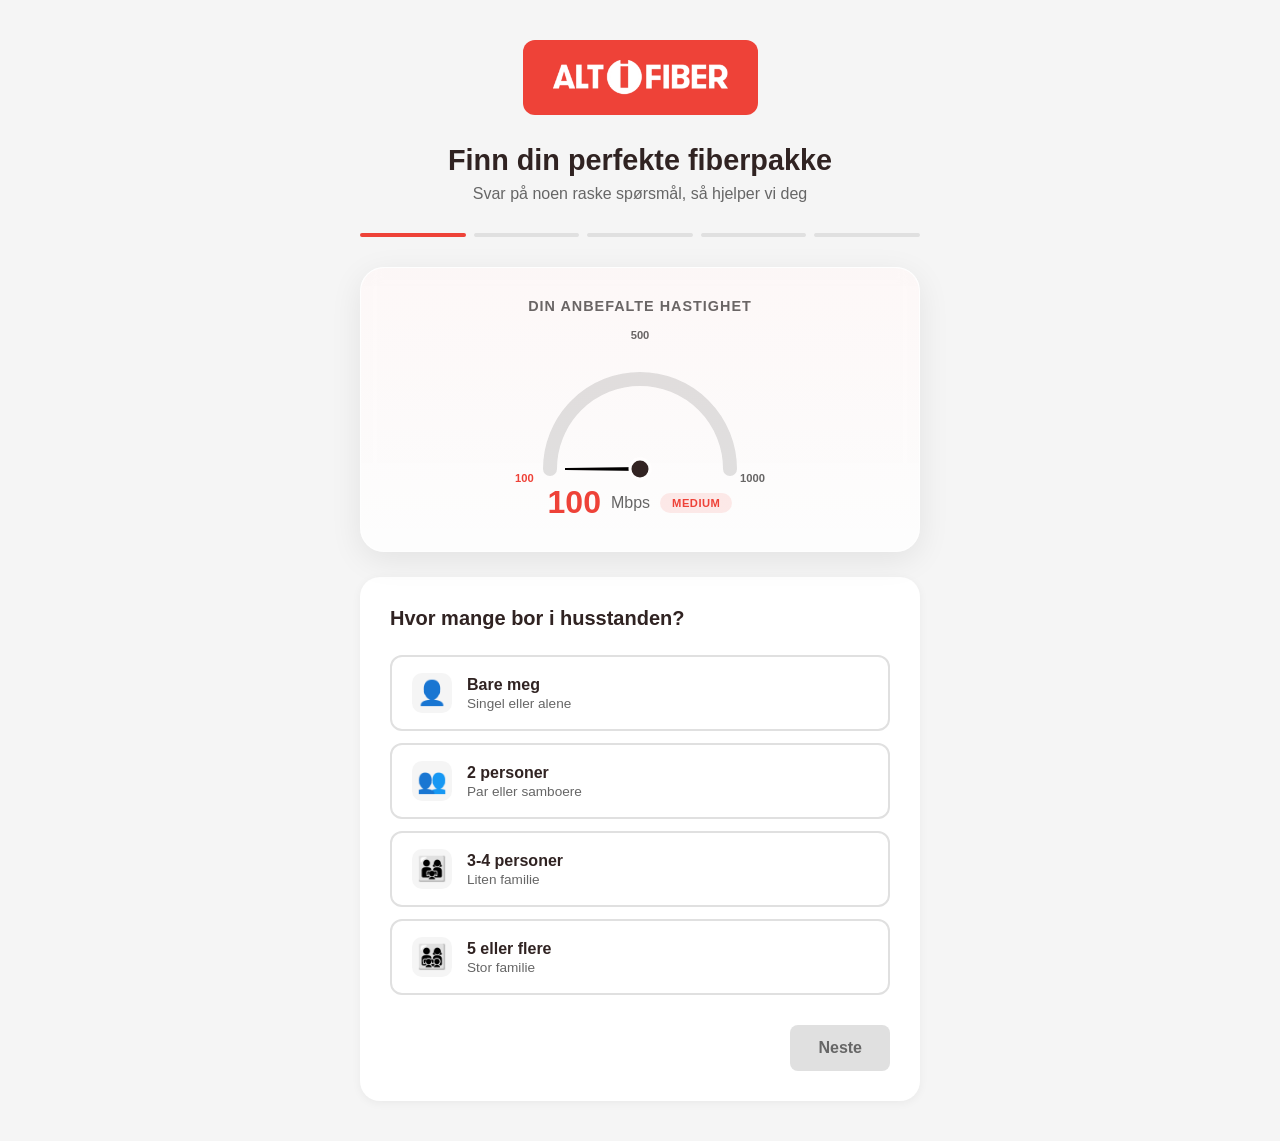
==== index-speedometer.html @ 07f97c6c "Add Altifiber Internet Advisor pages and resources" ====
<!DOCTYPE html>
<html lang="no">

<head>
    <meta charset="UTF-8">
    <meta name="viewport" content="width=device-width, initial-scale=1.0">
    <title>Finn riktig fiberpakke | Altifiber</title>
    <style>
        * {
            margin: 0;
            padding: 0;
            box-sizing: border-box;
        }

        :root {
            --altifiber-red: #ee4238;
            --altifiber-red-hover: #d93a31;
            --altifiber-dark: #302322;
            --white: #ffffff;
            --gray-light: #f5f5f5;
            --gray-medium: #e0e0e0;
            --gray-text: #666666;
        }

        body {
            font-family: -apple-system, BlinkMacSystemFont, 'Segoe UI', Roboto, Oxygen, Ubuntu, sans-serif;
            background: var(--gray-light);
            min-height: 100vh;
            color: var(--altifiber-dark);
        }

        .container {
            max-width: 600px;
            margin: 0 auto;
            padding: 40px 20px;
        }

        .header {
            text-align: center;
            margin-bottom: 30px;
        }

        .logo {
            background: var(--altifiber-red);
            padding: 20px 30px;
            border-radius: 12px;
            margin-bottom: 25px;
            display: inline-block;
        }

        .logo img {
            height: 35px;
            display: block;
        }

        .header h1 {
            font-size: 1.8rem;
            font-weight: 700;
            margin-bottom: 8px;
            color: var(--altifiber-dark);
        }

        .header p {
            color: var(--gray-text);
            font-size: 1rem;
        }

        .progress-bar {
            display: flex;
            gap: 8px;
            margin-bottom: 30px;
        }

        .progress-step {
            flex: 1;
            height: 4px;
            background: var(--gray-medium);
            border-radius: 2px;
            transition: background 0.3s ease;
        }

        .progress-step.active {
            background: var(--altifiber-red);
        }

        .progress-step.completed {
            background: var(--altifiber-red);
        }

        /* Speedometer */
        .speedometer {
            background: rgba(255, 255, 255, 0.8);
            backdrop-filter: blur(10px);
            border-radius: 24px;
            padding: 30px;
            margin-bottom: 25px;
            box-shadow: 0 8px 32px rgba(0, 0, 0, 0.08);
            text-align: center;
            border: 1px solid rgba(255, 255, 255, 0.4);
            position: relative;
            overflow: hidden;
        }

        .speedometer::after {
            content: '';
            position: absolute;
            top: 0;
            left: 0;
            right: 0;
            height: 100%;
            background: linear-gradient(180deg, rgba(238, 66, 56, 0.03) 0%, transparent 100%);
            pointer-events: none;
        }

        .speedometer-label {
            font-size: 0.9rem;
            color: var(--gray-text);
            font-weight: 600;
            margin-bottom: 20px;
            display: block;
            text-transform: uppercase;
            letter-spacing: 1px;
        }

        .speedometer-gauge {
            position: relative;
            width: 260px;
            height: 150px;
            margin: 0 auto;
        }

        .gauge-svg {
            width: 100%;
            height: 100%;
            overflow: visible;
        }

        .gauge-track {
            fill: none;
            stroke: var(--gray-medium);
            stroke-width: 14;
            stroke-linecap: round;
        }

        .gauge-fill {
            fill: none;
            stroke: url(#gauge-gradient);
            stroke-width: 16;
            stroke-linecap: round;
            stroke-dasharray: 283;
            /* Approximately half the circumference */
            stroke-dashoffset: 283;
            transition: stroke-dashoffset 0.8s cubic-bezier(0.34, 1.56, 0.64, 1);
            filter: drop-shadow(0 0 8px rgba(238, 66, 56, 0.3));
        }

        .gauge-needle {
            transition: transform 0.8s cubic-bezier(0.34, 1.56, 0.64, 1);
            transform-origin: 130px 130px;
        }

        .needle-path {
            fill: var(--altifiber-dark);
            filter: drop-shadow(0 2px 4px rgba(0, 0, 0, 0.2));
        }

        .gauge-center {
            fill: var(--altifiber-dark);
            stroke: var(--white);
            stroke-width: 3;
        }

        .speedometer-needle-inner {
            position: absolute;
            bottom: 0;
            left: 50%;
            width: 4px;
            height: 85px;
            background: linear-gradient(to top, var(--altifiber-dark) 0%, var(--altifiber-dark) 70%, transparent 70%);
            transform-origin: bottom center;
            transform: translateX(-50%) rotate(-90deg);
            transition: transform 0.6s cubic-bezier(0.34, 1.56, 0.64, 1);
            border-radius: 2px;
            z-index: 10;
        }

        .speedometer-markers {
            position: absolute;
            width: 100%;
            height: 100%;
            top: 0;
            left: 0;
        }

        .speedometer-marker {
            position: absolute;
            font-size: 0.7rem;
            font-weight: 600;
            color: var(--gray-text);
            transition: all 0.3s ease;
        }

        .speedometer-marker.active {
            color: var(--altifiber-red);
            font-weight: 700;
        }

        .speedometer-marker[data-speed="100"] {
            bottom: 0;
            left: 5px;
        }

        .speedometer-marker[data-speed="500"] {
            top: -5px;
            left: 50%;
            transform: translateX(-50%);
        }

        .speedometer-marker[data-speed="1000"] {
            bottom: 0;
            right: 5px;
        }

        .speedometer-value {
            font-size: 2rem;
            font-weight: 700;
            color: var(--altifiber-red);
            transition: all 0.4s ease;
            display: flex;
            align-items: center;
            justify-content: center;
            gap: 10px;
        }

        .speedometer-unit {
            font-size: 1rem;
            color: var(--gray-text);
            font-weight: 500;
        }

        .speed-tier-badge {
            display: inline-block;
            font-size: 0.7rem;
            padding: 4px 12px;
            border-radius: 12px;
            vertical-align: middle;
            transition: all 0.3s ease;
            text-transform: uppercase;
            letter-spacing: 0.5px;
        }

        .speed-tier-badge.tier-100 {
            background: rgba(238, 66, 56, 0.1);
            color: var(--altifiber-red);
        }

        .speed-tier-badge.tier-500 {
            background: rgba(238, 66, 56, 0.15);
            color: var(--altifiber-red);
        }

        .speed-tier-badge.tier-1000 {
            background: var(--altifiber-red);
            color: var(--white);
        }

        /* Speedometer animations */
        .speedometer.pulse .speedometer-value {
            animation: pulse 0.4s ease;
        }

        @keyframes pulse {
            0% {
                transform: scale(1);
            }

            50% {
                transform: scale(1.1);
            }

            100% {
                transform: scale(1);
            }
        }

        .speedometer.tier-up {
            animation: tierUp 0.6s ease;
        }

        @keyframes tierUp {
            0% {
                transform: scale(1);
            }

            30% {
                transform: scale(1.02);
                box-shadow: 0 4px 20px rgba(238, 66, 56, 0.2);
            }

            100% {
                transform: scale(1);
            }
        }

        .speedometer.tier-down {
            animation: tierDown 0.4s ease;
        }

        @keyframes tierDown {
            0% {
                transform: scale(1);
            }

            50% {
                transform: scale(0.98);
            }

            100% {
                transform: scale(1);
            }
        }

        /* Speed change indicator */
        .speed-change-indicator {
            position: absolute;
            right: 20px;
            top: 20px;
            font-size: 1.2rem;
            font-weight: 700;
            opacity: 0;
            transition: all 0.3s ease;
        }

        .speed-change-indicator.show-up {
            animation: indicatorUp 0.8s ease;
            color: #48bb78;
        }

        .speed-change-indicator.show-down {
            animation: indicatorDown 0.8s ease;
            color: var(--altifiber-red);
        }

        @keyframes indicatorUp {
            0% {
                opacity: 0;
                transform: translateY(0);
            }

            30% {
                opacity: 1;
                transform: translateY(-10px);
            }

            100% {
                opacity: 0;
                transform: translateY(-20px);
            }
        }

        @keyframes indicatorDown {
            0% {
                opacity: 0;
                transform: translateY(0);
            }

            30% {
                opacity: 1;
                transform: translateY(10px);
            }

            100% {
                opacity: 0;
                transform: translateY(20px);
            }
        }

        .question-card {
            background: var(--white);
            border-radius: 20px;
            padding: 30px;
            display: none;
            box-shadow: 0 2px 10px rgba(0, 0, 0, 0.05);
        }

        .question-card.active {
            display: block;
            animation: fadeIn 0.3s ease;
        }

        @keyframes fadeIn {
            from {
                opacity: 0;
                transform: translateY(10px);
            }

            to {
                opacity: 1;
                transform: translateY(0);
            }
        }

        .question-card h2 {
            font-size: 1.25rem;
            font-weight: 600;
            margin-bottom: 25px;
            color: var(--altifiber-dark);
        }

        .options {
            display: flex;
            flex-direction: column;
            gap: 12px;
        }

        .option {
            background: var(--white);
            border: 2px solid var(--gray-medium);
            border-radius: 12px;
            padding: 16px 20px;
            cursor: pointer;
            transition: all 0.2s ease;
            display: flex;
            align-items: center;
            gap: 15px;
        }

        .option:hover {
            border-color: var(--altifiber-red);
            background: rgba(238, 66, 56, 0.03);
        }

        .option.selected {
            border-color: var(--altifiber-red);
            background: rgba(238, 66, 56, 0.05);
        }

        .option-icon {
            font-size: 1.5rem;
            width: 40px;
            height: 40px;
            display: flex;
            align-items: center;
            justify-content: center;
            background: var(--gray-light);
            border-radius: 10px;
        }

        .option.selected .option-icon {
            background: rgba(238, 66, 56, 0.1);
        }

        /* Multi-select checkbox indicator */
        .options[data-multi="true"] .option {
            position: relative;
        }

        .options[data-multi="true"] .option::after {
            content: '';
            position: absolute;
            right: 20px;
            top: 50%;
            transform: translateY(-50%);
            width: 24px;
            height: 24px;
            border: 2px solid var(--gray-medium);
            border-radius: 6px;
            transition: all 0.2s ease;
        }

        .options[data-multi="true"] .option:hover::after {
            border-color: var(--altifiber-red);
        }

        .options[data-multi="true"] .option.selected::after {
            background: var(--altifiber-red);
            border-color: var(--altifiber-red);
            background-image: url("data:image/svg+xml,%3Csvg xmlns='http://www.w3.org/2000/svg' viewBox='0 0 24 24' fill='white'%3E%3Cpath d='M9 16.17L4.83 12l-1.42 1.41L9 19 21 7l-1.41-1.41L9 16.17z'/%3E%3C/svg%3E");
            background-size: 16px;
            background-position: center;
            background-repeat: no-repeat;
        }

        .option-content h3 {
            font-size: 1rem;
            font-weight: 600;
            margin-bottom: 2px;
            color: var(--altifiber-dark);
        }

        .option-content p {
            font-size: 0.85rem;
            color: var(--gray-text);
        }

        .multi-select-hint {
            font-size: 0.9rem;
            color: var(--white);
            background: var(--altifiber-red);
            padding: 10px 16px;
            border-radius: 8px;
            margin-bottom: 20px;
            display: inline-block;
            font-weight: 500;
        }

        .navigation {
            display: flex;
            justify-content: space-between;
            margin-top: 30px;
        }

        .btn {
            padding: 14px 28px;
            border-radius: 8px;
            font-size: 1rem;
            font-weight: 600;
            cursor: pointer;
            transition: all 0.2s ease;
            border: none;
        }

        .btn-back {
            background: transparent;
            color: var(--gray-text);
            border: 2px solid var(--gray-medium);
        }

        .btn-back:hover {
            border-color: var(--altifiber-dark);
            color: var(--altifiber-dark);
        }

        .btn-next {
            background: var(--altifiber-red);
            color: var(--white);
        }

        .btn-next:hover {
            background: var(--altifiber-red-hover);
        }

        .btn-next:disabled {
            background: var(--gray-medium);
            color: var(--gray-text);
            cursor: not-allowed;
        }

        /* Contact Form */
        .contact-form {
            margin-top: 5px;
        }

        .form-group {
            margin-bottom: 20px;
        }

        .form-group label {
            display: block;
            font-size: 0.9rem;
            font-weight: 600;
            margin-bottom: 8px;
            color: var(--altifiber-dark);
        }

        .form-group input {
            width: 100%;
            padding: 14px 16px;
            border: 2px solid var(--gray-medium);
            border-radius: 10px;
            font-size: 1rem;
            transition: all 0.2s ease;
            color: var(--altifiber-dark);
        }

        .form-group input:focus {
            outline: none;
            border-color: var(--altifiber-red);
        }

        .form-group input::placeholder {
            color: #aaa;
        }

        .form-hint {
            font-size: 0.8rem;
            color: var(--gray-text);
            margin-top: 6px;
        }

        .privacy-notice {
            font-size: 0.8rem;
            color: var(--gray-text);
            margin-top: 15px;
            line-height: 1.5;
        }

        .privacy-notice a {
            color: var(--altifiber-red);
            text-decoration: none;
        }

        /* Result Card */
        .result-card {
            display: none;
            text-align: center;
        }

        .result-card.active {
            display: block;
            animation: fadeIn 0.4s ease;
        }

        .result-card.active .result-hero {
            animation: slideDown 0.5s ease;
        }

        .result-card.active .result-reasons {
            animation: slideUp 0.5s ease 0.2s both;
        }

        .result-card.active .result-features {
            animation: slideUp 0.5s ease 0.35s both;
        }

        .result-card.active .result-cta {
            animation: slideUp 0.5s ease 0.5s both;
        }

        .result-card.active .package-comparison {
            animation: slideUp 0.5s ease 0.65s both;
        }

        @keyframes slideDown {
            from {
                opacity: 0;
                transform: translateY(-20px);
            }

            to {
                opacity: 1;
                transform: translateY(0);
            }
        }

        @keyframes slideUp {
            from {
                opacity: 0;
                transform: translateY(20px);
            }

            to {
                opacity: 1;
                transform: translateY(0);
            }
        }

        .result-hero {
            background: linear-gradient(135deg, var(--altifiber-red) 0%, #ff6b5b 100%);
            border-radius: 20px;
            padding: 40px 30px;
            margin-bottom: 20px;
            color: var(--white);
            position: relative;
            overflow: hidden;
        }

        .result-hero::before {
            content: '';
            position: absolute;
            top: -50%;
            right: -50%;
            width: 100%;
            height: 100%;
            background: radial-gradient(circle, rgba(255, 255, 255, 0.1) 0%, transparent 70%);
            pointer-events: none;
        }

        .result-hero-icon {
            width: 60px;
            height: 60px;
            background: rgba(255, 255, 255, 0.2);
            border-radius: 50%;
            display: flex;
            align-items: center;
            justify-content: center;
            margin: 0 auto 15px;
            font-size: 1.8rem;
            animation: bounceIn 0.6s ease 0.3s both;
        }

        @keyframes bounceIn {
            0% {
                transform: scale(0);
            }

            50% {
                transform: scale(1.2);
            }

            100% {
                transform: scale(1);
            }
        }

        /* Confetti */
        .confetti-container {
            position: fixed;
            top: 0;
            left: 0;
            width: 100%;
            height: 100%;
            pointer-events: none;
            z-index: 1000;
            overflow: hidden;
        }

        .confetti {
            position: absolute;
            width: 10px;
            height: 10px;
            opacity: 0;
        }

        .confetti.active {
            animation: confetti-fall 3s ease-out forwards;
        }

        @keyframes confetti-fall {
            0% {
                opacity: 1;
                transform: translateY(-100px) rotate(0deg);
            }

            100% {
                opacity: 0;
                transform: translateY(100vh) rotate(720deg);
            }
        }

        .result-badge {
            display: inline-block;
            background: rgba(255, 255, 255, 0.2);
            color: var(--white);
            padding: 8px 20px;
            border-radius: 20px;
            font-size: 0.75rem;
            font-weight: 600;
            margin-bottom: 15px;
            text-transform: uppercase;
            letter-spacing: 1px;
            animation: fadeIn 0.5s ease 0.2s both;
        }

        .result-package-name {
            font-size: 2.2rem;
            font-weight: 700;
            margin-bottom: 8px;
            animation: textReveal 0.6s ease 0.4s both;
        }

        @keyframes textReveal {
            from {
                opacity: 0;
                transform: translateY(20px);
                letter-spacing: 10px;
            }

            to {
                opacity: 1;
                transform: translateY(0);
                letter-spacing: normal;
            }
        }

        .result-speed {
            font-size: 1.1rem;
            opacity: 0.9;
            animation: fadeIn 0.5s ease 0.6s both;
        }

        .result-features {
            background: var(--white);
            border-radius: 20px;
            padding: 25px;
            margin-bottom: 20px;
            box-shadow: 0 2px 10px rgba(0, 0, 0, 0.05);
            text-align: center;
        }

        .result-features h3 {
            font-size: 1rem;
            margin-bottom: 20px;
            color: var(--altifiber-dark);
            font-weight: 600;
        }

        .result-features ul {
            list-style: none;
            display: grid;
            grid-template-columns: repeat(2, 1fr);
            gap: 15px;
            text-align: left;
        }

        .result-features li {
            display: flex;
            align-items: center;
            gap: 10px;
            color: var(--altifiber-dark);
            font-size: 0.9rem;
            padding: 12px;
            background: var(--gray-light);
            border-radius: 10px;
        }

        .result-features li::before {
            content: "✓";
            color: var(--white);
            background: var(--altifiber-red);
            font-weight: 700;
            font-size: 0.8rem;
            width: 22px;
            height: 22px;
            border-radius: 50%;
            display: flex;
            align-items: center;
            justify-content: center;
            flex-shrink: 0;
        }

        @media (max-width: 500px) {
            .result-features ul {
                grid-template-columns: 1fr;
            }
        }

        .result-reasons {
            background: var(--white);
            border-radius: 20px;
            padding: 25px;
            text-align: left;
            margin-bottom: 20px;
            box-shadow: 0 2px 10px rgba(0, 0, 0, 0.05);
            border-left: 4px solid var(--altifiber-red);
        }

        .result-reasons h3 {
            font-size: 1rem;
            margin-bottom: 15px;
            color: var(--altifiber-dark);
            font-weight: 600;
        }

        .result-reasons ul {
            list-style: none;
        }

        .result-reasons li {
            padding: 10px 0;
            padding-left: 30px;
            position: relative;
            color: var(--altifiber-dark);
            border-bottom: 1px solid var(--gray-light);
        }

        .result-reasons li:last-child {
            border-bottom: none;
        }

        .result-reasons li::before {
            content: "✓";
            position: absolute;
            left: 0;
            color: var(--altifiber-red);
            font-weight: 700;
        }

        .result-cta {
            display: flex;
            flex-direction: column;
            gap: 12px;
        }

        .btn-primary {
            background: var(--altifiber-red);
            color: var(--white);
            padding: 16px 32px;
            border-radius: 8px;
            font-size: 1.1rem;
            font-weight: 600;
            text-decoration: none;
            transition: all 0.2s ease;
            display: block;
        }

        .btn-primary:hover {
            background: var(--altifiber-red-hover);
            transform: translateY(-2px);
            box-shadow: 0 4px 15px rgba(238, 66, 56, 0.4);
        }

        .result-cta .btn-primary {
            animation: pulse-glow 2s ease-in-out infinite;
        }

        @keyframes pulse-glow {

            0%,
            100% {
                box-shadow: 0 0 0 0 rgba(238, 66, 56, 0.4);
            }

            50% {
                box-shadow: 0 0 20px 5px rgba(238, 66, 56, 0.3);
            }
        }

        .btn-secondary {
            background: transparent;
            color: var(--gray-text);
            padding: 14px 28px;
            border: 2px solid var(--gray-medium);
            border-radius: 8px;
            font-size: 1rem;
            font-weight: 600;
            cursor: pointer;
            transition: all 0.2s ease;
        }

        .btn-secondary:hover {
            border-color: var(--altifiber-dark);
            color: var(--altifiber-dark);
        }

        /* Package comparison */
        .package-comparison {
            background: var(--white);
            border-radius: 20px;
            padding: 25px;
            margin-top: 20px;
            box-shadow: 0 2px 10px rgba(0, 0, 0, 0.05);
        }

        .package-comparison h3 {
            font-size: 1rem;
            color: var(--altifiber-dark);
            margin-bottom: 15px;
            font-weight: 600;
        }

        .packages {
            display: flex;
            gap: 10px;
        }

        .package {
            flex: 1;
            background: var(--gray-light);
            border: 2px solid transparent;
            border-radius: 12px;
            padding: 15px 10px;
            text-align: center;
            cursor: pointer;
            transition: all 0.2s ease;
            text-decoration: none;
            color: inherit;
        }

        .package:hover {
            border-color: var(--gray-medium);
        }

        .package.recommended {
            border-color: var(--altifiber-red);
            background: rgba(238, 66, 56, 0.05);
        }

        .package-name {
            font-size: 0.85rem;
            font-weight: 700;
            color: var(--altifiber-dark);
            margin-bottom: 4px;
        }

        .package-speed {
            font-size: 1rem;
            font-weight: 600;
            margin-bottom: 2px;
            color: var(--gray-text);
        }

        .package-desc {
            font-size: 0.7rem;
            color: var(--gray-text);
        }

        .package.recommended {
            border-color: var(--altifiber-red);
            background: rgba(238, 66, 56, 0.05);
            position: relative;
        }

        .package.recommended::before {
            content: 'Anbefalt';
            position: absolute;
            top: -10px;
            left: 50%;
            transform: translateX(-50%);
            background: var(--altifiber-red);
            color: white;
            font-size: 0.65rem;
            font-weight: 600;
            padding: 3px 10px;
            border-radius: 10px;
            text-transform: uppercase;
        }

        .package.recommended .package-name {
            color: var(--altifiber-red);
        }
    </style>
</head>

<body>
    <div class="confetti-container" id="confetti-container"></div>
    <div class="container">
        <div class="header">
            <div class="logo">
                <img src="Altifiber_logo.png" alt="Altifiber">
            </div>
            <h1>Finn din perfekte fiberpakke</h1>
            <p>Svar på noen raske spørsmål, så hjelper vi deg</p>
        </div>

        <div class="progress-bar">
            <div class="progress-step active" data-step="1"></div>
            <div class="progress-step" data-step="2"></div>
            <div class="progress-step" data-step="3"></div>
            <div class="progress-step" data-step="4"></div>
            <div class="progress-step" data-step="5"></div>
        </div>

        <!-- Speedometer -->
        <div class="speedometer" id="speedometer">
            <span class="speedometer-label">Din anbefalte hastighet</span>
            <span class="speed-change-indicator" id="speed-change">↑</span>

            <div class="speedometer-gauge">
                <svg class="gauge-svg" viewBox="0 0 260 140">
                    <defs>
                        <linearGradient id="gauge-gradient" x1="0%" y1="0%" x2="100%" y2="0%">
                            <stop offset="0%" stop-color="#ee4238" />
                            <stop offset="50%" stop-color="#ff6b5b" />
                            <stop offset="100%" stop-color="#c53030" />
                        </linearGradient>
                    </defs>
                    <!-- Background Track -->
                    <path class="gauge-track" d="M 40 130 A 90 90 0 0 1 220 130" />
                    <!-- Progress Fill -->
                    <path class="gauge-fill" id="gauge-fill" d="M 40 130 A 90 90 0 0 1 220 130" />

                    <!-- Needle -->
                    <g class="gauge-needle" id="gauge-needle" style="transform: rotate(-90deg)">
                        <path d="M 130 130 L 128 130 L 129 55 L 131 55 L 132 130 Z" />
                        <circle class="gauge-center" cx="130" cy="130" r="10" />
                    </g>
                </svg>

                <div class="speedometer-markers">
                    <span class="speedometer-marker active" data-speed="100">100</span>
                    <span class="speedometer-marker" data-speed="500">500</span>
                    <span class="speedometer-marker" data-speed="1000">1000</span>
                </div>
            </div>

            <div class="speedometer-value" id="speed-value">
                <span id="speed-number">100</span>
                <span class="speedometer-unit">Mbps</span>
                <span class="speed-tier-badge tier-100" id="speed-badge">Hobby</span>
            </div>
        </div>

        <!-- Spørsmål 1: Antall personer -->
        <div class="question-card active" data-question="1">
            <h2>Hvor mange bor i husstanden?</h2>
            <div class="options">
                <div class="option" data-value="1" data-points="1">
                    <span class="option-icon">👤</span>
                    <div class="option-content">
                        <h3>Bare meg</h3>
                        <p>Singel eller alene</p>
                    </div>
                </div>
                <div class="option" data-value="2" data-points="1">
                    <span class="option-icon">👥</span>
                    <div class="option-content">
                        <h3>2 personer</h3>
                        <p>Par eller samboere</p>
                    </div>
                </div>
                <div class="option" data-value="3-4" data-points="2">
                    <span class="option-icon">👨‍👩‍👧</span>
                    <div class="option-content">
                        <h3>3-4 personer</h3>
                        <p>Liten familie</p>
                    </div>
                </div>
                <div class="option" data-value="5+" data-points="3">
                    <span class="option-icon">👨‍👩‍👧‍👦</span>
                    <div class="option-content">
                        <h3>5 eller flere</h3>
                        <p>Stor familie</p>
                    </div>
                </div>
            </div>
            <div class="navigation">
                <div></div>
                <button class="btn btn-next" disabled>Neste</button>
            </div>
        </div>

        <!-- Spørsmål 2: Bruksmønster -->
        <div class="question-card" data-question="2">
            <h2>Hva bruker dere internett til?</h2>
            <p class="multi-select-hint">Du kan velge flere alternativer</p>
            <div class="options" data-multi="true">
                <div class="option" data-value="streaming" data-points="1">
                    <span class="option-icon">📺</span>
                    <div class="option-content">
                        <h3>Streaming</h3>
                        <p>Netflix, HBO, YouTube, etc.</p>
                    </div>
                </div>
                <div class="option" data-value="gaming" data-points="2">
                    <span class="option-icon">🎮</span>
                    <div class="option-content">
                        <h3>Gaming</h3>
                        <p>Online spill, nedlasting av spill</p>
                    </div>
                </div>
                <div class="option" data-value="hjemmekontor" data-points="1">
                    <span class="option-icon">💼</span>
                    <div class="option-content">
                        <h3>Hjemmekontor</h3>
                        <p>Videomøter, fildeling, VPN</p>
                    </div>
                </div>
                <div class="option" data-value="smarthus" data-points="1">
                    <span class="option-icon">🏠</span>
                    <div class="option-content">
                        <h3>Smarthus</h3>
                        <p>Mange tilkoblede enheter</p>
                    </div>
                </div>
            </div>
            <div class="navigation">
                <button class="btn btn-back">Tilbake</button>
                <button class="btn btn-next" disabled>Neste</button>
            </div>
        </div>

        <!-- Spørsmål 3: Streaming kvalitet -->
        <div class="question-card" data-question="3">
            <h2>Hvor viktig er det at alt flyter uten hakking?</h2>
            <div class="options">
                <div class="option" data-value="basic" data-points="0">
                    <span class="option-icon">👌</span>
                    <div class="option-content">
                        <h3>Greit nok</h3>
                        <p>Tåler litt venting innimellom</p>
                    </div>
                </div>
                <div class="option" data-value="important" data-points="1">
                    <span class="option-icon">👍</span>
                    <div class="option-content">
                        <h3>Ganske viktig</h3>
                        <p>Vil helst unngå hakking og bufring</p>
                    </div>
                </div>
                <div class="option" data-value="critical" data-points="2">
                    <span class="option-icon">⚡</span>
                    <div class="option-content">
                        <h3>Veldig viktig</h3>
                        <p>Alt må fungere perfekt, alltid</p>
                    </div>
                </div>
            </div>
            <div class="navigation">
                <button class="btn btn-back">Tilbake</button>
                <button class="btn btn-next" disabled>Neste</button>
            </div>
        </div>

        <!-- Spørsmål 4: Samtidige brukere -->
        <div class="question-card" data-question="4">
            <h2>Hvor ofte er flere på nett samtidig?</h2>
            <div class="options">
                <div class="option" data-value="rarely" data-points="0">
                    <span class="option-icon">🌙</span>
                    <div class="option-content">
                        <h3>Sjelden</h3>
                        <p>Stort sett én om gangen</p>
                    </div>
                </div>
                <div class="option" data-value="sometimes" data-points="1">
                    <span class="option-icon">☀️</span>
                    <div class="option-content">
                        <h3>Av og til</h3>
                        <p>Noen ganger på kvelden</p>
                    </div>
                </div>
                <div class="option" data-value="often" data-points="2">
                    <span class="option-icon">🔥</span>
                    <div class="option-content">
                        <h3>Ofte</h3>
                        <p>Flere aktive brukere daglig</p>
                    </div>
                </div>
                <div class="option" data-value="always" data-points="3">
                    <span class="option-icon">🚀</span>
                    <div class="option-content">
                        <h3>Hele tiden</h3>
                        <p>Konstant høy aktivitet</p>
                    </div>
                </div>
            </div>
            <div class="navigation">
                <button class="btn btn-back">Tilbake</button>
                <button class="btn btn-next">Neste</button>
            </div>
        </div>

        <!-- Spørsmål 5: Kontaktinfo -->
        <div class="question-card" data-question="5">
            <h2>Nesten ferdig! Fortell oss litt om deg</h2>
            <div class="contact-form">
                <div class="form-group">
                    <label for="navn">Navn</label>
                    <input type="text" id="navn" placeholder="Ditt fulle navn">
                </div>
                <div class="form-group">
                    <label for="epost">E-postadresse</label>
                    <input type="email" id="epost" placeholder="din@epost.no">
                    <p class="form-hint">Hit sender vi anbefalingen din</p>
                </div>
                <div class="form-group">
                    <label for="postnummer">Postnummer</label>
                    <input type="text" id="postnummer" placeholder="F.eks. 4515" maxlength="4" inputmode="numeric">
                    <p class="form-hint">For å sjekke om vi kan levere fiber der du bor</p>
                </div>
                <p class="privacy-notice">
                    Ved å fortsette godtar du at vi kontakter deg med informasjon om våre tjenester.
                    <a href="#">Les vår personvernerklæring</a>
                </p>
            </div>
            <div class="navigation">
                <button class="btn btn-back">Tilbake</button>
                <button class="btn btn-next" id="show-result-btn">Se min anbefaling</button>
            </div>
        </div>

        <!-- Resultat -->
        <div class="result-card" data-question="result">
            <div class="result-hero">
                <div class="result-hero-icon">🎉</div>
                <div class="result-badge">Vår anbefaling til deg</div>
                <div class="result-package-name" id="result-package-name">Altibox Standard</div>
                <div class="result-speed" id="result-speed">500 Mbps</div>
            </div>

            <div class="result-reasons">
                <h3>Derfor passer denne for deg:</h3>
                <ul id="result-reasons-list">
                    <!-- Fylles dynamisk -->
                </ul>
            </div>

            <div class="result-features">
                <h3>Dette får du:</h3>
                <ul id="result-features-list">
                    <!-- Fylles dynamisk -->
                </ul>
            </div>

            <div class="result-cta">
                <a href="https://portal.altifiber.no/bestill/?utm_source=facebook&utm_medium=cta&utm_campaign=priskalkulator"
                    class="btn-primary" target="_blank">Se priser og få tilbud</a>
                <button class="btn-secondary" onclick="restartQuiz()">Start på nytt</button>
            </div>

            <div class="package-comparison">
                <h3><a href="https://www.altifiber.no/produkter-altifiber" target="_blank"
                        style="color: inherit; text-decoration: none; display: inline-flex; align-items: center; gap: 0.5rem;">Se
                        alle pakker <span style="font-size: 0.8em;">→</span></a></h3>
                <div class="packages">
                    <a href="https://www.altifiber.no/produkter-altifiber" target="_blank" class="package"
                        data-package="100">
                        <div class="package-name">Altibox Medium</div>
                        <div class="package-speed">100 Mbps</div>
                        <div class="package-desc">60 TV-poeng</div>
                    </a>
                    <a href="https://www.altifiber.no/produkter-altifiber" target="_blank" class="package"
                        data-package="500">
                        <div class="package-name">Altibox Standard</div>
                        <div class="package-speed">500 Mbps</div>
                        <div class="package-desc">60 TV-poeng</div>
                    </a>
                    <a href="https://www.altifiber.no/produkter-altifiber" target="_blank" class="package"
                        data-package="1000">
                        <div class="package-name">Altibox Extra</div>
                        <div class="package-speed">1000 Mbps</div>
                        <div class="package-desc">110 TV-poeng</div>
                    </a>
                </div>
            </div>
        </div>
    </div>

    <script>
        // State
        let currentQuestion = 1;
        const totalQuestions = 5;
        let answers = {};
        let totalPoints = 0;
        let livePoints = 0;
        let currentTier = 100;

        // Package definitions
        const packages = {
            100: {
                name: 'Altibox Medium',
                speed: '100 Mbps',
                features: [
                    'TV-pakke med 60 valgfrie poeng',
                    'Internett 100 Mbps opp og ned',
                    'Programarkiv og start forfra',
                    '500 timer opptak',
                    'Strømme og ta opp 4K-innhold'
                ]
            },
            500: {
                name: 'Altibox Standard',
                speed: '500 Mbps',
                features: [
                    'TV-pakke med 60 valgfrie poeng',
                    'Internett 500 Mbps opp og ned',
                    'Programarkiv og start forfra',
                    '500 timer opptak',
                    'Strømme og ta opp 4K-innhold'
                ]
            },
            1000: {
                name: 'Altibox Extra',
                speed: '1000 Mbps',
                features: [
                    'TV-pakke med 110 valgfrie poeng',
                    'Internett 1000 Mbps opp og ned',
                    'Programarkiv og start forfra',
                    '500 timer opptak',
                    'Strømme og ta opp 4K-innhold'
                ]
            }
        };
        let contactInfo = { navn: '', epost: '', postnummer: '' };

        // Elements
        const progressSteps = document.querySelectorAll('.progress-step');
        const questionCards = document.querySelectorAll('.question-card');
        const resultCard = document.querySelector('.result-card');
        const speedometer = document.getElementById('speedometer');
        const speedValue = document.getElementById('speed-value');
        const speedNumber = document.getElementById('speed-number');
        const speedBadge = document.getElementById('speed-badge');
        const needle = document.getElementById('gauge-needle');
        const arcFill = document.getElementById('gauge-fill');
        const speedMarkers = document.querySelectorAll('.speedometer-marker');

        // Initialize
        function init() {
            setupOptionListeners();
            setupNavigationListeners();
            setupContactFormListeners();
            updateSpeedometer(0);
        }

        function setupOptionListeners() {
            document.querySelectorAll('.options').forEach(optionsContainer => {
                const isMulti = optionsContainer.dataset.multi === 'true';

                optionsContainer.querySelectorAll('.option').forEach(option => {
                    option.addEventListener('click', () => {
                        if (isMulti) {
                            option.classList.toggle('selected');
                            updateNextButton();
                        } else {
                            optionsContainer.querySelectorAll('.option').forEach(o => o.classList.remove('selected'));
                            option.classList.add('selected');
                            updateNextButton();
                            updateLiveSpeed();

                            // Auto-advance after short delay for single-select questions
                            setTimeout(() => {
                                if (currentQuestion < totalQuestions) {
                                    saveAnswer();
                                    goToQuestion(currentQuestion + 1);
                                }
                            }, 400);
                        }
                        updateLiveSpeed();
                    });
                });
            });
        }

        function setupContactFormListeners() {
            const navnInput = document.getElementById('navn');
            const epostInput = document.getElementById('epost');
            const postnummerInput = document.getElementById('postnummer');
            const showResultBtn = document.getElementById('show-result-btn');

            function validateContactForm() {
                const navn = navnInput.value.trim();
                const epost = epostInput.value.trim();
                const postnummer = postnummerInput.value.trim();

                const navnValid = navn.length >= 2;
                const epostValid = /^[^\s@]+@[^\s@]+\.[^\s@]+$/.test(epost);
                const postnummerValid = /^\d{4}$/.test(postnummer);

                showResultBtn.disabled = !(navnValid && epostValid && postnummerValid);

                contactInfo.navn = navn;
                contactInfo.epost = epost;
                contactInfo.postnummer = postnummer;
            }

            navnInput.addEventListener('input', validateContactForm);
            epostInput.addEventListener('input', validateContactForm);
            postnummerInput.addEventListener('input', (e) => {
                e.target.value = e.target.value.replace(/\D/g, '').slice(0, 4);
                validateContactForm();
            });
        }

        function updateLiveSpeed() {
            let points = 0;
            let hasGaming = false;
            let isBigFamily = false;
            let criticalPerformance = false;
            let alwaysOnline = false;

            document.querySelectorAll('.option.selected').forEach(option => {
                points += parseInt(option.dataset.points) || 0;

                if (option.dataset.value === 'gaming') hasGaming = true;
                if (option.dataset.value === '5+') isBigFamily = true;
                if (option.dataset.value === 'critical') criticalPerformance = true;
                if (option.dataset.value === 'always') alwaysOnline = true;
                if (option.dataset.value === '3-4') points = Math.max(points, 5);
            });

            if ((hasGaming && criticalPerformance) || (isBigFamily && alwaysOnline)) {
                points = 12;
            } else if (hasGaming) {
                points = Math.max(points, 5);
            }

            livePoints = points;
            updateSpeedometer(points);
        }

        function updateSpeedometer(points) {
            let speed, tier, badge, needleAngle;

            // Needle goes from -90deg (left/100) to +90deg (right/1000)
            // 100 = -90deg, 500 = 0deg, 1000 = +90deg
            if (points <= 4) {
                speed = 100;
                tier = '100';
                badge = 'Medium';
                // -90 to -45 based on points (0-4)
                needleAngle = -90 + (points * 11.25);
            } else if (points <= 8) {
                speed = 500;
                tier = '500';
                badge = 'Standard';
                // -45 to +45 based on points (5-8)
                needleAngle = -45 + ((points - 4) * 22.5);
            } else {
                speed = 1000;
                tier = '1000';
                badge = 'Extra';
                // +45 to +90 based on points (9+)
                needleAngle = 45 + Math.min((points - 8) * 11.25, 45);
            }

            const speedChange = document.getElementById('speed-change');
            if (speed > currentTier) {
                speedometer.classList.remove('tier-down');
                speedometer.classList.add('tier-up');
                speedChange.textContent = '↑';
                speedChange.classList.remove('show-down');
                speedChange.classList.add('show-up');
                setTimeout(() => {
                    speedometer.classList.remove('tier-up');
                    speedChange.classList.remove('show-up');
                }, 600);
            } else if (speed < currentTier) {
                speedometer.classList.remove('tier-up');
                speedometer.classList.add('tier-down');
                speedChange.textContent = '↓';
                speedChange.classList.remove('show-up');
                speedChange.classList.add('show-down');
                setTimeout(() => {
                    speedometer.classList.remove('tier-down');
                    speedChange.classList.remove('show-down');
                }, 400);
            } else {
                speedometer.classList.add('pulse');
                setTimeout(() => speedometer.classList.remove('pulse'), 400);
            }

            currentTier = speed;

            // Update needle position
            needle.style.transform = `rotate(${needleAngle}deg)`;

            // Update arc fill (stroke-dashoffset: 283 = 0%, 0 = 100%)
            // needleAngle goes from -90 to 90 (180 deg range)
            const fillPercent = (needleAngle + 90) / 180;
            const dashOffset = 283 * (1 - fillPercent);
            arcFill.style.strokeDashoffset = dashOffset;

            // Update displayed value
            speedNumber.textContent = speed;
            speedBadge.textContent = badge;
            speedBadge.className = 'speed-tier-badge tier-' + tier;

            // Update markers
            speedMarkers.forEach(marker => {
                const markerSpeed = parseInt(marker.dataset.speed);
                if (markerSpeed <= speed) {
                    marker.classList.add('active');
                } else {
                    marker.classList.remove('active');
                }
            });
        }

        function setupNavigationListeners() {
            document.querySelectorAll('.btn-next').forEach(btn => {
                btn.addEventListener('click', () => {
                    if (!btn.disabled) {
                        if (currentQuestion < totalQuestions) {
                            saveAnswer();
                            goToQuestion(currentQuestion + 1);
                        } else if (currentQuestion === totalQuestions) {
                            showResult();
                        }
                    }
                });
            });

            document.querySelectorAll('.btn-back').forEach(btn => {
                btn.addEventListener('click', () => {
                    if (currentQuestion > 1) {
                        goToQuestion(currentQuestion - 1);
                    }
                });
            });
        }

        function updateNextButton() {
            const currentCard = document.querySelector(`.question-card[data-question="${currentQuestion}"]`);
            if (!currentCard) return;

            const selectedOptions = currentCard.querySelectorAll('.option.selected');
            const nextBtn = currentCard.querySelector('.btn-next');

            if (nextBtn && currentQuestion < 5) {
                nextBtn.disabled = selectedOptions.length === 0;
            }
        }

        function saveAnswer() {
            const currentCard = document.querySelector(`.question-card[data-question="${currentQuestion}"]`);
            if (!currentCard) return;

            const selectedOptions = currentCard.querySelectorAll('.option.selected');

            let points = 0;
            let values = [];

            selectedOptions.forEach(option => {
                points += parseInt(option.dataset.points) || 0;
                values.push(option.dataset.value);
            });

            if (values.length > 0) {
                answers[currentQuestion] = { values, points };
                totalPoints += points;
            }
        }

        function goToQuestion(questionNum) {
            progressSteps.forEach((step, index) => {
                if (index + 1 < questionNum) {
                    step.classList.add('completed');
                    step.classList.remove('active');
                } else if (index + 1 === questionNum) {
                    step.classList.add('active');
                    step.classList.remove('completed');
                } else {
                    step.classList.remove('active', 'completed');
                }
            });

            questionCards.forEach(card => {
                card.classList.remove('active');
                if (parseInt(card.dataset.question) === questionNum) {
                    card.classList.add('active');
                }
            });

            currentQuestion = questionNum;
            updateNextButton();
        }

        function showResult() {
            questionCards.forEach(card => card.classList.remove('active'));
            speedometer.style.display = 'none';
            resultCard.classList.add('active');

            progressSteps.forEach(step => {
                step.classList.remove('active');
                step.classList.add('completed');
            });

            const recommendation = calculateRecommendation();
            displayResult(recommendation);

            // Trigger confetti!
            launchConfetti();

            // Log contact info (in production, send to backend)
            console.log('Contact Info:', contactInfo);
            console.log('Recommendation:', recommendation);
        }

        function launchConfetti() {
            const container = document.getElementById('confetti-container');
            const colors = ['#ee4238', '#ff6b5b', '#ffd700', '#48bb78', '#4299e1'];
            const shapes = ['square', 'circle'];

            for (let i = 0; i < 50; i++) {
                const confetti = document.createElement('div');
                confetti.className = 'confetti';
                confetti.style.left = Math.random() * 100 + '%';
                confetti.style.backgroundColor = colors[Math.floor(Math.random() * colors.length)];
                confetti.style.borderRadius = shapes[Math.floor(Math.random() * shapes.length)] === 'circle' ? '50%' : '0';
                confetti.style.animationDelay = Math.random() * 0.5 + 's';
                confetti.style.animationDuration = (2 + Math.random() * 2) + 's';
                container.appendChild(confetti);

                setTimeout(() => confetti.classList.add('active'), 10);

                // Remove after animation
                setTimeout(() => confetti.remove(), 4000);
            }
        }

        function calculateRecommendation() {
            const hasGaming = answers[2]?.values?.includes('gaming');
            const isBigFamily = answers[1]?.values?.includes('5+');
            const alwaysOnline = answers[4]?.values?.includes('always');
            const criticalPerformance = answers[3]?.values?.includes('critical');

            let tier;

            if ((hasGaming && criticalPerformance) || (isBigFamily && alwaysOnline)) {
                tier = 1000;
            } else if (hasGaming || answers[1]?.values?.includes('3-4') || totalPoints >= 5) {
                tier = 500;
            } else {
                tier = 100;
            }

            const pkg = packages[tier];
            return {
                tier: tier,
                name: pkg.name,
                speed: pkg.speed,
                features: pkg.features,
                reasons: generateReasons(tier)
            };
        }

        function generateReasons(tier) {
            const reasons = [];
            const personCount = answers[1]?.values?.[0];
            const usage = answers[2]?.values || [];
            const importance = answers[3]?.values?.[0];
            const frequency = answers[4]?.values?.[0];

            if (tier === 100) {
                if (personCount === '1' || personCount === '2') {
                    reasons.push('Perfekt dimensjonert for 1-2 personer');
                }
                reasons.push('Mer enn nok til streaming, surfing og hjemmekontor');
                reasons.push('Symmetrisk hastighet gir jevn ytelse begge veier');
                reasons.push('God pris for dine behov');
            } else if (tier === 500) {
                if (personCount === '3-4') {
                    reasons.push('Ideell kapasitet for en familie');
                }
                if (usage.includes('gaming')) {
                    reasons.push('Rask nedlasting av spilloppdateringer');
                }
                if (usage.includes('streaming')) {
                    reasons.push('Flere kan strømme i 4K samtidig');
                }
                if (usage.includes('hjemmekontor')) {
                    reasons.push('Stabil linje for videomøter og fildeling');
                }
                if (frequency === 'often') {
                    reasons.push('Takler flere aktive brukere uten problemer');
                }
                if (reasons.length < 3) {
                    reasons.push('Den gylne middelvei – god margin for fremtiden');
                }
            } else if (tier === 1000) {
                reasons.push('Maksimal kapasitet – du slipper å tenke på begrensninger');
                if (usage.includes('gaming')) {
                    reasons.push('Lynrask nedlasting og minimal ping for gaming');
                }
                if (personCount === '5+') {
                    reasons.push('Stor familie krever stor kapasitet');
                }
                if (frequency === 'always') {
                    reasons.push('Konstant høy aktivitet krever høy båndbredde');
                }
                if (importance === 'critical') {
                    reasons.push('Null kompromiss på ytelse – alltid full fart');
                }
                if (reasons.length < 4) {
                    reasons.push('Fremtidssikret for årene som kommer');
                }
            }

            return reasons.slice(0, 4);
        }

        function displayResult(recommendation) {
            document.getElementById('result-package-name').textContent = recommendation.name;
            document.getElementById('result-speed').textContent = recommendation.speed + ' opp og ned';

            // Show features
            const featuresList = document.getElementById('result-features-list');
            featuresList.innerHTML = '';
            recommendation.features.forEach(feature => {
                const li = document.createElement('li');
                li.textContent = feature;
                featuresList.appendChild(li);
            });

            // Show reasons
            const reasonsList = document.getElementById('result-reasons-list');
            reasonsList.innerHTML = '';
            recommendation.reasons.forEach(reason => {
                const li = document.createElement('li');
                li.textContent = reason;
                reasonsList.appendChild(li);
            });

            document.querySelectorAll('.package').forEach(pkg => {
                pkg.classList.remove('recommended');
                if (parseInt(pkg.dataset.package) === recommendation.tier) {
                    pkg.classList.add('recommended');
                }
            });
        }

        function restartQuiz() {
            currentQuestion = 1;
            answers = {};
            totalPoints = 0;
            livePoints = 0;
            currentTier = 100;
            contactInfo = { navn: '', epost: '', postnummer: '' };

            document.querySelectorAll('.option').forEach(o => o.classList.remove('selected'));
            document.querySelectorAll('.btn-next').forEach(b => b.disabled = true);
            document.getElementById('navn').value = '';
            document.getElementById('epost').value = '';
            document.getElementById('postnummer').value = '';

            speedometer.style.display = 'block';
            updateSpeedometer(0);

            resultCard.classList.remove('active');
            goToQuestion(1);
        }

        // Start
        init();
    </script>
</body>

</html>
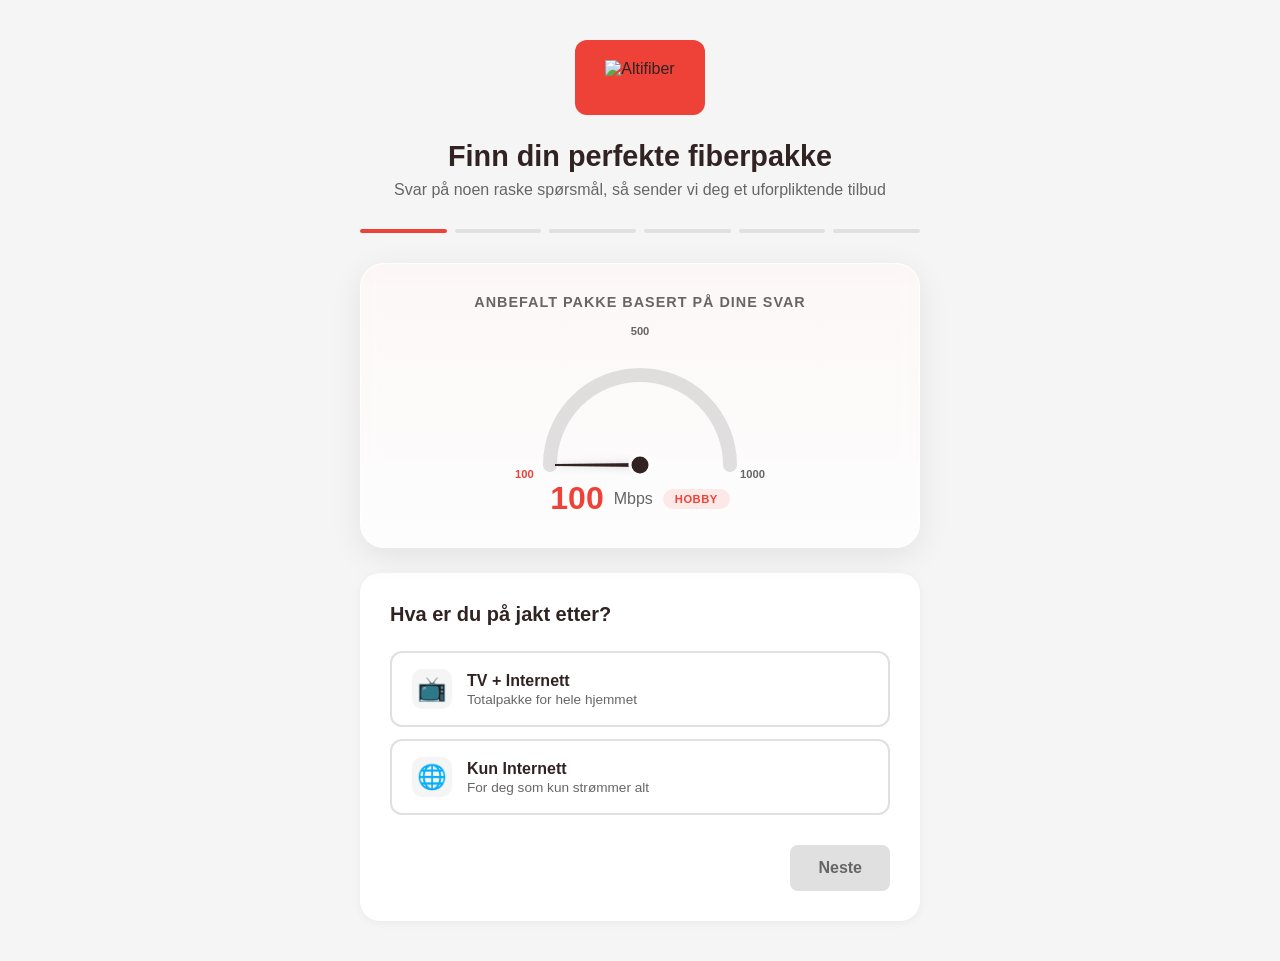
==== commit 6c18f983: "Refine fiber advisor logic: separate TV/Net flows, adjust point thresholds, and add address check" ====
--- a/index-speedometer.html
+++ b/index-speedometer.html
@@ -6,6 +6,7 @@
     <meta name="viewport" content="width=device-width, initial-scale=1.0">
     <title>Finn riktig fiberpakke | Altifiber</title>
     <style>
+        /* CSS from module.css */
         * {
             margin: 0;
             padding: 0;
@@ -20,9 +21,34 @@
             --gray-light: #f5f5f5;
             --gray-medium: #e0e0e0;
             --gray-text: #666666;
-        }
-
-        body {
+            --primary: var(--altifiber-red);
+        }
+
+        #hubspot-form-container {
+            display: none !important;
+        }
+
+        .gauge-needle {
+            transition: transform 0.6s cubic-bezier(0.34, 1.56, 0.64, 1);
+            transform-origin: 130px 130px;
+        }
+
+        .needle-path {
+            fill: var(--altifiber-dark);
+            filter: drop-shadow(0 2px 4px rgba(0, 0, 0, 0.2));
+        }
+
+        .form-group input {
+            width: 100%;
+            padding: 14px 16px;
+            border: 2px solid var(--gray-medium);
+            border-radius: 10px;
+            font-size: 1rem;
+            transition: all 0.2s ease;
+            color: var(--altifiber-dark);
+        }
+
+        .speedometer-module-wrapper {
             font-family: -apple-system, BlinkMacSystemFont, 'Segoe UI', Roboto, Oxygen, Ubuntu, sans-serif;
             background: var(--gray-light);
             min-height: 100vh;
@@ -87,7 +113,6 @@
             background: var(--altifiber-red);
         }
 
-        /* Speedometer */
         .speedometer {
             background: rgba(255, 255, 255, 0.8);
             backdrop-filter: blur(10px);
@@ -148,40 +173,15 @@
             stroke-width: 16;
             stroke-linecap: round;
             stroke-dasharray: 283;
-            /* Approximately half the circumference */
             stroke-dashoffset: 283;
             transition: stroke-dashoffset 0.8s cubic-bezier(0.34, 1.56, 0.64, 1);
             filter: drop-shadow(0 0 8px rgba(238, 66, 56, 0.3));
-        }
-
-        .gauge-needle {
-            transition: transform 0.8s cubic-bezier(0.34, 1.56, 0.64, 1);
-            transform-origin: 130px 130px;
-        }
-
-        .needle-path {
-            fill: var(--altifiber-dark);
-            filter: drop-shadow(0 2px 4px rgba(0, 0, 0, 0.2));
         }
 
         .gauge-center {
             fill: var(--altifiber-dark);
             stroke: var(--white);
             stroke-width: 3;
-        }
-
-        .speedometer-needle-inner {
-            position: absolute;
-            bottom: 0;
-            left: 50%;
-            width: 4px;
-            height: 85px;
-            background: linear-gradient(to top, var(--altifiber-dark) 0%, var(--altifiber-dark) 70%, transparent 70%);
-            transform-origin: bottom center;
-            transform: translateX(-50%) rotate(-90deg);
-            transition: transform 0.6s cubic-bezier(0.34, 1.56, 0.64, 1);
-            border-radius: 2px;
-            z-index: 10;
         }
 
         .speedometer-markers {
@@ -264,63 +264,6 @@
             color: var(--white);
         }
 
-        /* Speedometer animations */
-        .speedometer.pulse .speedometer-value {
-            animation: pulse 0.4s ease;
-        }
-
-        @keyframes pulse {
-            0% {
-                transform: scale(1);
-            }
-
-            50% {
-                transform: scale(1.1);
-            }
-
-            100% {
-                transform: scale(1);
-            }
-        }
-
-        .speedometer.tier-up {
-            animation: tierUp 0.6s ease;
-        }
-
-        @keyframes tierUp {
-            0% {
-                transform: scale(1);
-            }
-
-            30% {
-                transform: scale(1.02);
-                box-shadow: 0 4px 20px rgba(238, 66, 56, 0.2);
-            }
-
-            100% {
-                transform: scale(1);
-            }
-        }
-
-        .speedometer.tier-down {
-            animation: tierDown 0.4s ease;
-        }
-
-        @keyframes tierDown {
-            0% {
-                transform: scale(1);
-            }
-
-            50% {
-                transform: scale(0.98);
-            }
-
-            100% {
-                transform: scale(1);
-            }
-        }
-
-        /* Speed change indicator */
         .speed-change-indicator {
             position: absolute;
             right: 20px;
@@ -446,41 +389,6 @@
             border-radius: 10px;
         }
 
-        .option.selected .option-icon {
-            background: rgba(238, 66, 56, 0.1);
-        }
-
-        /* Multi-select checkbox indicator */
-        .options[data-multi="true"] .option {
-            position: relative;
-        }
-
-        .options[data-multi="true"] .option::after {
-            content: '';
-            position: absolute;
-            right: 20px;
-            top: 50%;
-            transform: translateY(-50%);
-            width: 24px;
-            height: 24px;
-            border: 2px solid var(--gray-medium);
-            border-radius: 6px;
-            transition: all 0.2s ease;
-        }
-
-        .options[data-multi="true"] .option:hover::after {
-            border-color: var(--altifiber-red);
-        }
-
-        .options[data-multi="true"] .option.selected::after {
-            background: var(--altifiber-red);
-            border-color: var(--altifiber-red);
-            background-image: url("data:image/svg+xml,%3Csvg xmlns='http://www.w3.org/2000/svg' viewBox='0 0 24 24' fill='white'%3E%3Cpath d='M9 16.17L4.83 12l-1.42 1.41L9 19 21 7l-1.41-1.41L9 16.17z'/%3E%3C/svg%3E");
-            background-size: 16px;
-            background-position: center;
-            background-repeat: no-repeat;
-        }
-
         .option-content h3 {
             font-size: 1rem;
             font-weight: 600;
@@ -526,18 +434,9 @@
             border: 2px solid var(--gray-medium);
         }
 
-        .btn-back:hover {
-            border-color: var(--altifiber-dark);
-            color: var(--altifiber-dark);
-        }
-
         .btn-next {
             background: var(--altifiber-red);
             color: var(--white);
-        }
-
-        .btn-next:hover {
-            background: var(--altifiber-red-hover);
         }
 
         .btn-next:disabled {
@@ -546,61 +445,6 @@
             cursor: not-allowed;
         }
 
-        /* Contact Form */
-        .contact-form {
-            margin-top: 5px;
-        }
-
-        .form-group {
-            margin-bottom: 20px;
-        }
-
-        .form-group label {
-            display: block;
-            font-size: 0.9rem;
-            font-weight: 600;
-            margin-bottom: 8px;
-            color: var(--altifiber-dark);
-        }
-
-        .form-group input {
-            width: 100%;
-            padding: 14px 16px;
-            border: 2px solid var(--gray-medium);
-            border-radius: 10px;
-            font-size: 1rem;
-            transition: all 0.2s ease;
-            color: var(--altifiber-dark);
-        }
-
-        .form-group input:focus {
-            outline: none;
-            border-color: var(--altifiber-red);
-        }
-
-        .form-group input::placeholder {
-            color: #aaa;
-        }
-
-        .form-hint {
-            font-size: 0.8rem;
-            color: var(--gray-text);
-            margin-top: 6px;
-        }
-
-        .privacy-notice {
-            font-size: 0.8rem;
-            color: var(--gray-text);
-            margin-top: 15px;
-            line-height: 1.5;
-        }
-
-        .privacy-notice a {
-            color: var(--altifiber-red);
-            text-decoration: none;
-        }
-
-        /* Result Card */
         .result-card {
             display: none;
             text-align: center;
@@ -609,50 +453,6 @@
         .result-card.active {
             display: block;
             animation: fadeIn 0.4s ease;
-        }
-
-        .result-card.active .result-hero {
-            animation: slideDown 0.5s ease;
-        }
-
-        .result-card.active .result-reasons {
-            animation: slideUp 0.5s ease 0.2s both;
-        }
-
-        .result-card.active .result-features {
-            animation: slideUp 0.5s ease 0.35s both;
-        }
-
-        .result-card.active .result-cta {
-            animation: slideUp 0.5s ease 0.5s both;
-        }
-
-        .result-card.active .package-comparison {
-            animation: slideUp 0.5s ease 0.65s both;
-        }
-
-        @keyframes slideDown {
-            from {
-                opacity: 0;
-                transform: translateY(-20px);
-            }
-
-            to {
-                opacity: 1;
-                transform: translateY(0);
-            }
-        }
-
-        @keyframes slideUp {
-            from {
-                opacity: 0;
-                transform: translateY(20px);
-            }
-
-            to {
-                opacity: 1;
-                transform: translateY(0);
-            }
         }
 
         .result-hero {
@@ -661,49 +461,83 @@
             padding: 40px 30px;
             margin-bottom: 20px;
             color: var(--white);
+        }
+
+        .result-package-name {
+            font-size: 2.2rem;
+            font-weight: 700;
+            margin-bottom: 8px;
+        }
+
+        .result-speed {
+            font-size: 1.1rem;
+            opacity: 0.9;
+        }
+
+        .result-features,
+        .result-reasons {
+            background: var(--white);
+            border-radius: 20px;
+            padding: 30px;
+            margin-bottom: 20px;
+            text-align: left;
+            box-shadow: 0 4px 15px rgba(0, 0, 0, 0.05);
+        }
+
+        .result-features h3,
+        .result-reasons h3 {
+            margin-bottom: 15px;
+            font-size: 1.1rem;
+        }
+
+        .result-features ul,
+        .result-reasons ul {
+            list-style: none;
+        }
+
+        .result-features li,
+        .result-reasons li {
+            padding-left: 28px;
+            margin-bottom: 10px;
             position: relative;
-            overflow: hidden;
-        }
-
-        .result-hero::before {
-            content: '';
+            font-size: 0.95rem;
+        }
+
+        .result-features li::before,
+        .result-reasons li::before {
+            content: '✓';
             position: absolute;
-            top: -50%;
-            right: -50%;
+            left: 0;
+            color: var(--altifiber-red);
+            font-weight: bold;
+        }
+
+        .btn-primary {
+            display: block;
             width: 100%;
-            height: 100%;
-            background: radial-gradient(circle, rgba(255, 255, 255, 0.1) 0%, transparent 70%);
-            pointer-events: none;
-        }
-
-        .result-hero-icon {
-            width: 60px;
-            height: 60px;
-            background: rgba(255, 255, 255, 0.2);
-            border-radius: 50%;
-            display: flex;
-            align-items: center;
-            justify-content: center;
-            margin: 0 auto 15px;
-            font-size: 1.8rem;
-            animation: bounceIn 0.6s ease 0.3s both;
-        }
-
-        @keyframes bounceIn {
-            0% {
-                transform: scale(0);
-            }
-
-            50% {
-                transform: scale(1.2);
-            }
-
-            100% {
-                transform: scale(1);
-            }
-        }
-
-        /* Confetti */
+            background: var(--altifiber-red);
+            color: var(--white);
+            padding: 18px;
+            border-radius: 12px;
+            font-weight: 700;
+            text-decoration: none;
+            margin-bottom: 12px;
+            border: none;
+            cursor: pointer;
+        }
+
+        .btn-secondary {
+            display: block;
+            width: 100%;
+            background: var(--white);
+            color: var(--altifiber-dark);
+            padding: 16px;
+            border-radius: 12px;
+            border: 2px solid var(--gray-medium);
+            font-weight: 600;
+            cursor: pointer;
+        }
+
         .confetti-container {
             position: fixed;
             top: 0;
@@ -712,17 +546,12 @@
             height: 100%;
             pointer-events: none;
             z-index: 1000;
-            overflow: hidden;
         }
 
         .confetti {
             position: absolute;
             width: 10px;
             height: 10px;
-            opacity: 0;
-        }
-
-        .confetti.active {
             animation: confetti-fall 3s ease-out forwards;
         }
 
@@ -737,1073 +566,413 @@
                 transform: translateY(100vh) rotate(720deg);
             }
         }
-
-        .result-badge {
-            display: inline-block;
-            background: rgba(255, 255, 255, 0.2);
-            color: var(--white);
-            padding: 8px 20px;
-            border-radius: 20px;
-            font-size: 0.75rem;
-            font-weight: 600;
-            margin-bottom: 15px;
-            text-transform: uppercase;
-            letter-spacing: 1px;
-            animation: fadeIn 0.5s ease 0.2s both;
-        }
-
-        .result-package-name {
-            font-size: 2.2rem;
-            font-weight: 700;
-            margin-bottom: 8px;
-            animation: textReveal 0.6s ease 0.4s both;
-        }
-
-        @keyframes textReveal {
-            from {
-                opacity: 0;
-                transform: translateY(20px);
-                letter-spacing: 10px;
-            }
-
-            to {
-                opacity: 1;
-                transform: translateY(0);
-                letter-spacing: normal;
-            }
-        }
-
-        .result-speed {
-            font-size: 1.1rem;
-            opacity: 0.9;
-            animation: fadeIn 0.5s ease 0.6s both;
-        }
-
-        .result-features {
-            background: var(--white);
-            border-radius: 20px;
-            padding: 25px;
-            margin-bottom: 20px;
-            box-shadow: 0 2px 10px rgba(0, 0, 0, 0.05);
-            text-align: center;
-        }
-
-        .result-features h3 {
-            font-size: 1rem;
-            margin-bottom: 20px;
-            color: var(--altifiber-dark);
-            font-weight: 600;
-        }
-
-        .result-features ul {
-            list-style: none;
-            display: grid;
-            grid-template-columns: repeat(2, 1fr);
-            gap: 15px;
-            text-align: left;
-        }
-
-        .result-features li {
-            display: flex;
-            align-items: center;
-            gap: 10px;
-            color: var(--altifiber-dark);
-            font-size: 0.9rem;
-            padding: 12px;
-            background: var(--gray-light);
-            border-radius: 10px;
-        }
-
-        .result-features li::before {
-            content: "✓";
-            color: var(--white);
-            background: var(--altifiber-red);
-            font-weight: 700;
-            font-size: 0.8rem;
-            width: 22px;
-            height: 22px;
-            border-radius: 50%;
-            display: flex;
-            align-items: center;
-            justify-content: center;
-            flex-shrink: 0;
-        }
-
-        @media (max-width: 500px) {
-            .result-features ul {
-                grid-template-columns: 1fr;
-            }
-        }
-
-        .result-reasons {
-            background: var(--white);
-            border-radius: 20px;
-            padding: 25px;
-            text-align: left;
-            margin-bottom: 20px;
-            box-shadow: 0 2px 10px rgba(0, 0, 0, 0.05);
-            border-left: 4px solid var(--altifiber-red);
-        }
-
-        .result-reasons h3 {
-            font-size: 1rem;
-            margin-bottom: 15px;
-            color: var(--altifiber-dark);
-            font-weight: 600;
-        }
-
-        .result-reasons ul {
-            list-style: none;
-        }
-
-        .result-reasons li {
-            padding: 10px 0;
-            padding-left: 30px;
-            position: relative;
-            color: var(--altifiber-dark);
-            border-bottom: 1px solid var(--gray-light);
-        }
-
-        .result-reasons li:last-child {
-            border-bottom: none;
-        }
-
-        .result-reasons li::before {
-            content: "✓";
-            position: absolute;
-            left: 0;
-            color: var(--altifiber-red);
-            font-weight: 700;
-        }
-
-        .result-cta {
-            display: flex;
-            flex-direction: column;
-            gap: 12px;
-        }
-
-        .btn-primary {
-            background: var(--altifiber-red);
-            color: var(--white);
-            padding: 16px 32px;
-            border-radius: 8px;
-            font-size: 1.1rem;
-            font-weight: 600;
-            text-decoration: none;
-            transition: all 0.2s ease;
-            display: block;
-        }
-
-        .btn-primary:hover {
-            background: var(--altifiber-red-hover);
-            transform: translateY(-2px);
-            box-shadow: 0 4px 15px rgba(238, 66, 56, 0.4);
-        }
-
-        .result-cta .btn-primary {
-            animation: pulse-glow 2s ease-in-out infinite;
-        }
-
-        @keyframes pulse-glow {
-
-            0%,
-            100% {
-                box-shadow: 0 0 0 0 rgba(238, 66, 56, 0.4);
-            }
-
-            50% {
-                box-shadow: 0 0 20px 5px rgba(238, 66, 56, 0.3);
-            }
-        }
-
-        .btn-secondary {
-            background: transparent;
-            color: var(--gray-text);
-            padding: 14px 28px;
-            border: 2px solid var(--gray-medium);
-            border-radius: 8px;
-            font-size: 1rem;
-            font-weight: 600;
-            cursor: pointer;
-            transition: all 0.2s ease;
-        }
-
-        .btn-secondary:hover {
-            border-color: var(--altifiber-dark);
-            color: var(--altifiber-dark);
-        }
-
-        /* Package comparison */
-        .package-comparison {
-            background: var(--white);
-            border-radius: 20px;
-            padding: 25px;
-            margin-top: 20px;
-            box-shadow: 0 2px 10px rgba(0, 0, 0, 0.05);
-        }
-
-        .package-comparison h3 {
-            font-size: 1rem;
-            color: var(--altifiber-dark);
-            margin-bottom: 15px;
-            font-weight: 600;
-        }
-
-        .packages {
-            display: flex;
-            gap: 10px;
-        }
-
-        .package {
-            flex: 1;
-            background: var(--gray-light);
-            border: 2px solid transparent;
-            border-radius: 12px;
-            padding: 15px 10px;
-            text-align: center;
-            cursor: pointer;
-            transition: all 0.2s ease;
-            text-decoration: none;
-            color: inherit;
-        }
-
-        .package:hover {
-            border-color: var(--gray-medium);
-        }
-
-        .package.recommended {
-            border-color: var(--altifiber-red);
-            background: rgba(238, 66, 56, 0.05);
-        }
-
-        .package-name {
-            font-size: 0.85rem;
-            font-weight: 700;
-            color: var(--altifiber-dark);
-            margin-bottom: 4px;
-        }
-
-        .package-speed {
-            font-size: 1rem;
-            font-weight: 600;
-            margin-bottom: 2px;
-            color: var(--gray-text);
-        }
-
-        .package-desc {
-            font-size: 0.7rem;
-            color: var(--gray-text);
-        }
-
-        .package.recommended {
-            border-color: var(--altifiber-red);
-            background: rgba(238, 66, 56, 0.05);
-            position: relative;
-        }
-
-        .package.recommended::before {
-            content: 'Anbefalt';
-            position: absolute;
-            top: -10px;
-            left: 50%;
-            transform: translateX(-50%);
-            background: var(--altifiber-red);
-            color: white;
-            font-size: 0.65rem;
-            font-weight: 600;
-            padding: 3px 10px;
-            border-radius: 10px;
-            text-transform: uppercase;
-        }
-
-        .package.recommended .package-name {
-            color: var(--altifiber-red);
-        }
     </style>
 </head>
 
 <body>
-    <div class="confetti-container" id="confetti-container"></div>
-    <div class="container">
-        <div class="header">
-            <div class="logo">
-                <img src="Altifiber_logo.png" alt="Altifiber">
+    <div class="speedometer-module-wrapper">
+        <div class="confetti-container" id="confetti-container"></div>
+        <div class="container">
+            <div class="header">
+                <div class="logo">
+                    <img src="https://21614920.fs1.hubspotusercontent-na1.net/hubfs/21614920/Altifiber_logo.png"
+                        alt="Altifiber">
+                </div>
+                <h1>Finn din perfekte fiberpakke</h1>
+                <p>Svar på noen raske spørsmål, så sender vi deg et uforpliktende tilbud</p>
             </div>
-            <h1>Finn din perfekte fiberpakke</h1>
-            <p>Svar på noen raske spørsmål, så hjelper vi deg</p>
-        </div>
-
-        <div class="progress-bar">
-            <div class="progress-step active" data-step="1"></div>
-            <div class="progress-step" data-step="2"></div>
-            <div class="progress-step" data-step="3"></div>
-            <div class="progress-step" data-step="4"></div>
-            <div class="progress-step" data-step="5"></div>
-        </div>
-
-        <!-- Speedometer -->
-        <div class="speedometer" id="speedometer">
-            <span class="speedometer-label">Din anbefalte hastighet</span>
-            <span class="speed-change-indicator" id="speed-change">↑</span>
-
-            <div class="speedometer-gauge">
-                <svg class="gauge-svg" viewBox="0 0 260 140">
-                    <defs>
-                        <linearGradient id="gauge-gradient" x1="0%" y1="0%" x2="100%" y2="0%">
-                            <stop offset="0%" stop-color="#ee4238" />
-                            <stop offset="50%" stop-color="#ff6b5b" />
-                            <stop offset="100%" stop-color="#c53030" />
-                        </linearGradient>
-                    </defs>
-                    <!-- Background Track -->
-                    <path class="gauge-track" d="M 40 130 A 90 90 0 0 1 220 130" />
-                    <!-- Progress Fill -->
-                    <path class="gauge-fill" id="gauge-fill" d="M 40 130 A 90 90 0 0 1 220 130" />
-
-                    <!-- Needle -->
-                    <g class="gauge-needle" id="gauge-needle" style="transform: rotate(-90deg)">
-                        <path d="M 130 130 L 128 130 L 129 55 L 131 55 L 132 130 Z" />
-                        <circle class="gauge-center" cx="130" cy="130" r="10" />
-                    </g>
-                </svg>
-
-                <div class="speedometer-markers">
-                    <span class="speedometer-marker active" data-speed="100">100</span>
-                    <span class="speedometer-marker" data-speed="500">500</span>
-                    <span class="speedometer-marker" data-speed="1000">1000</span>
-                </div>
+
+            <div class="progress-bar">
+                <div class="progress-step active" data-step="0"></div>
+                <div class="progress-step" data-step="1"></div>
+                <div class="progress-step" data-step="2"></div>
+                <div class="progress-step" data-step="3"></div>
+                <div class="progress-step" data-step="4"></div>
+                <div class="progress-step" data-step="5"></div>
             </div>
 
-            <div class="speedometer-value" id="speed-value">
-                <span id="speed-number">100</span>
-                <span class="speedometer-unit">Mbps</span>
-                <span class="speed-tier-badge tier-100" id="speed-badge">Hobby</span>
+            <div class="speedometer" id="speedometer">
+                <span class="speedometer-label">Anbefalt pakke basert på dine svar</span>
+                <span class="speed-change-indicator" id="speed-change">↑</span>
+
+                <div class="speedometer-gauge">
+                    <svg class="gauge-svg" viewBox="0 0 260 140">
+                        <defs>
+                            <linearGradient id="gauge-gradient" x1="0%" y1="0%" x2="100%" y2="0%">
+                                <stop offset="0%" stop-color="#ee4238" />
+                                <stop offset="50%" stop-color="#ff6b5b" />
+                                <stop offset="100%" stop-color="#c53030" />
+                            </linearGradient>
+                        </defs>
+                        <path class="gauge-track" d="M 40 130 A 90 90 0 0 1 220 130" />
+                        <path class="gauge-fill" id="gauge-fill" d="M 40 130 A 90 90 0 0 1 220 130" />
+                        <g class="gauge-needle" id="gauge-needle" style="transform: rotate(-90deg)">
+                            <path class="needle-path" d="M 130 130 L 128 130 L 129 45 L 131 45 L 132 130 Z" />
+                            <circle class="gauge-center" cx="130" cy="130" r="10" />
+                        </g>
+                    </svg>
+                    <div class="speedometer-markers">
+                        <span class="speedometer-marker active" data-speed="100">100</span>
+                        <span class="speedometer-marker" data-speed="500">500</span>
+                        <span class="speedometer-marker" data-speed="1000">1000</span>
+                    </div>
+                </div>
+
+                <div class="speedometer-value" id="speed-value">
+                    <span id="speed-number">100</span>
+                    <span class="speedometer-unit">Mbps</span>
+                    <span class="speed-tier-badge tier-100" id="speed-badge">Hobby</span>
+                </div>
             </div>
-        </div>
-
-        <!-- Spørsmål 1: Antall personer -->
-        <div class="question-card active" data-question="1">
-            <h2>Hvor mange bor i husstanden?</h2>
-            <div class="options">
-                <div class="option" data-value="1" data-points="1">
-                    <span class="option-icon">👤</span>
-                    <div class="option-content">
-                        <h3>Bare meg</h3>
-                        <p>Singel eller alene</p>
-                    </div>
-                </div>
-                <div class="option" data-value="2" data-points="1">
-                    <span class="option-icon">👥</span>
-                    <div class="option-content">
-                        <h3>2 personer</h3>
-                        <p>Par eller samboere</p>
-                    </div>
-                </div>
-                <div class="option" data-value="3-4" data-points="2">
-                    <span class="option-icon">👨‍👩‍👧</span>
-                    <div class="option-content">
-                        <h3>3-4 personer</h3>
-                        <p>Liten familie</p>
-                    </div>
-                </div>
-                <div class="option" data-value="5+" data-points="3">
-                    <span class="option-icon">👨‍👩‍👧‍👦</span>
-                    <div class="option-content">
-                        <h3>5 eller flere</h3>
-                        <p>Stor familie</p>
-                    </div>
+
+            <div class="question-card active" data-question="0">
+                <h2>Hva er du på jakt etter?</h2>
+                <div class="options">
+                    <div class="option" data-value="tv-internet">
+                        <span class="option-icon">📺</span>
+                        <div class="option-content">
+                            <h3>TV + Internett</h3>
+                            <p>Totalpakke for hele hjemmet</p>
+                        </div>
+                    </div>
+                    <div class="option" data-value="internet-only">
+                        <span class="option-icon">🌐</span>
+                        <div class="option-content">
+                            <h3>Kun Internett</h3>
+                            <p>For deg som kun strømmer alt</p>
+                        </div>
+                    </div>
+                </div>
+                <div class="navigation" style="justify-content: flex-end;">
+                    <button class="btn btn-next" disabled>Neste</button>
                 </div>
             </div>
-            <div class="navigation">
-                <div></div>
-                <button class="btn btn-next" disabled>Neste</button>
+
+            <div class="question-card" data-question="1">
+                <h2>Hvor mange bor i husstanden?</h2>
+                <div class="options">
+                    <div class="option" data-value="1" data-points="1">
+                        <span class="option-icon">👤</span>
+                        <div class="option-content">
+                            <h3>Bare meg</h3>
+                            <p>Singel eller alene</p>
+                        </div>
+                    </div>
+                    <div class="option" data-value="2" data-points="2">
+                        <span class="option-icon">👥</span>
+                        <div class="option-content">
+                            <h3>2 personer</h3>
+                            <p>Par eller samboere</p>
+                        </div>
+                    </div>
+                    <div class="option" data-value="3-4" data-points="4">
+                        <span class="option-icon">👨‍👩‍👧</span>
+                        <div class="option-content">
+                            <h3>3-4 personer</h3>
+                            <p>Liten familie</p>
+                        </div>
+                    </div>
+                    <div class="option" data-value="5+" data-points="6">
+                        <span class="option-icon">👨‍👩‍👧‍👦</span>
+                        <div class="option-content">
+                            <h3>5 eller flere</h3>
+                            <p>Stor familie</p>
+                        </div>
+                    </div>
+                </div>
+                <div class="navigation">
+                    <button class="btn btn-back">Tilbake</button>
+                    <button class="btn btn-next" disabled>Neste</button>
+                </div>
             </div>
-        </div>
-
-        <!-- Spørsmål 2: Bruksmønster -->
-        <div class="question-card" data-question="2">
-            <h2>Hva bruker dere internett til?</h2>
-            <p class="multi-select-hint">Du kan velge flere alternativer</p>
-            <div class="options" data-multi="true">
-                <div class="option" data-value="streaming" data-points="1">
-                    <span class="option-icon">📺</span>
-                    <div class="option-content">
-                        <h3>Streaming</h3>
-                        <p>Netflix, HBO, YouTube, etc.</p>
-                    </div>
-                </div>
-                <div class="option" data-value="gaming" data-points="2">
-                    <span class="option-icon">🎮</span>
-                    <div class="option-content">
-                        <h3>Gaming</h3>
-                        <p>Online spill, nedlasting av spill</p>
-                    </div>
-                </div>
-                <div class="option" data-value="hjemmekontor" data-points="1">
-                    <span class="option-icon">💼</span>
-                    <div class="option-content">
-                        <h3>Hjemmekontor</h3>
-                        <p>Videomøter, fildeling, VPN</p>
-                    </div>
-                </div>
-                <div class="option" data-value="smarthus" data-points="1">
-                    <span class="option-icon">🏠</span>
-                    <div class="option-content">
-                        <h3>Smarthus</h3>
-                        <p>Mange tilkoblede enheter</p>
-                    </div>
+
+            <div class="question-card" data-question="2">
+                <h2>Hva bruker dere internett til?</h2>
+                <p class="multi-select-hint">Velg alt som er relevant for dere</p>
+                <div class="options" data-multi="true">
+                    <div class="option" data-value="streaming" data-points="1">
+                        <span class="option-icon">🎬</span>
+                        <div class="option-content">
+                            <h3>Streaming</h3>
+                            <p>Netflix, YouTube, TV2 Play, etc.</p>
+                        </div>
+                    </div>
+                    <div class="option" data-value="gaming" data-points="1">
+                        <span class="option-icon">🎮</span>
+                        <div class="option-content">
+                            <h3>Gaming</h3>
+                            <p>For best mulig stabilitet og lav ping</p>
+                        </div>
+                    </div>
+                    <div class="option" data-value="hjemmekontor" data-points="1">
+                        <span class="option-icon">💼</span>
+                        <div class="option-content">
+                            <h3>Hjemmekontor</h3>
+                            <p>Videomøter og tunge filer</p>
+                        </div>
+                    </div>
+                    <div class="option" data-value="smarthus" data-points="1">
+                        <span class="option-icon">🏠</span>
+                        <div class="option-content">
+                            <h3>Smarthus</h3>
+                            <p>Mange enheter koblet på nett</p>
+                        </div>
+                    </div>
+                </div>
+                <div class="navigation">
+                    <button class="btn btn-back">Tilbake</button>
+                    <button class="btn btn-next" disabled>Neste</button>
                 </div>
             </div>
-            <div class="navigation">
-                <button class="btn btn-back">Tilbake</button>
-                <button class="btn btn-next" disabled>Neste</button>
+
+            <div class="question-card" data-question="3">
+                <h2>Hvor viktig er det med en dønn stabil linje?</h2>
+                <div class="options">
+                    <div class="option" data-value="basic" data-points="0">
+                        <span class="option-icon">👌</span>
+                        <div class="option-content">
+                            <h3>Vanlig bruk</h3>
+                            <p>Tåler at det tar litt ekstra tid</p>
+                        </div>
+                    </div>
+                    <div class="option" data-value="important" data-points="1">
+                        <span class="option-icon">👍</span>
+                        <div class="option-content">
+                            <h3>Ganske viktig</h3>
+                            <p>Vil unngå hakking i viktige øyeblikk</p>
+                        </div>
+                    </div>
+                    <div class="option" data-value="critical" data-points="1">
+                        <span class="option-icon">⚡</span>
+                        <div class="option-content">
+                            <h3>Veldig viktig</h3>
+                            <p>Alt må flyte perfekt til enhver tid</p>
+                        </div>
+                    </div>
+                </div>
+                <div class="navigation">
+                    <button class="btn btn-back">Tilbake</button>
+                    <button class="btn btn-next" disabled>Neste</button>
+                </div>
             </div>
-        </div>
-
-        <!-- Spørsmål 3: Streaming kvalitet -->
-        <div class="question-card" data-question="3">
-            <h2>Hvor viktig er det at alt flyter uten hakking?</h2>
-            <div class="options">
-                <div class="option" data-value="basic" data-points="0">
-                    <span class="option-icon">👌</span>
-                    <div class="option-content">
-                        <h3>Greit nok</h3>
-                        <p>Tåler litt venting innimellom</p>
-                    </div>
-                </div>
-                <div class="option" data-value="important" data-points="1">
-                    <span class="option-icon">👍</span>
-                    <div class="option-content">
-                        <h3>Ganske viktig</h3>
-                        <p>Vil helst unngå hakking og bufring</p>
-                    </div>
-                </div>
-                <div class="option" data-value="critical" data-points="2">
-                    <span class="option-icon">⚡</span>
-                    <div class="option-content">
-                        <h3>Veldig viktig</h3>
-                        <p>Alt må fungere perfekt, alltid</p>
-                    </div>
+
+            <div class="question-card" data-question="4">
+                <h2>Er det ofte mange på nett samtidig?</h2>
+                <div class="options">
+                    <div class="option" data-value="rarely" data-points="0">
+                        <span class="option-icon">🌙</span>
+                        <div class="option-content">
+                            <h3>Sjelden</h3>
+                            <p>Stort sett 1-2 enheter av gangen</p>
+                        </div>
+                    </div>
+                    <div class="option" data-value="sometimes" data-points="1">
+                        <span class="option-icon">☀️</span>
+                        <div class="option-content">
+                            <h3>Av og til</h3>
+                            <p>Typisk på ettermiddager/kvelder</p>
+                        </div>
+                    </div>
+                    <div class="option" data-value="often" data-points="2">
+                        <span class="option-icon">🔥</span>
+                        <div class="option-content">
+                            <h3>Veldig ofte</h3>
+                            <p>Høy total belastning på linja</p>
+                        </div>
+                    </div>
+                </div>
+                <div class="navigation">
+                    <button class="btn btn-back">Tilbake</button>
+                    <button class="btn btn-next" disabled>Neste</button>
                 </div>
             </div>
-            <div class="navigation">
-                <button class="btn btn-back">Tilbake</button>
-                <button class="btn btn-next" disabled>Neste</button>
+
+            <div class="question-card" data-question="5">
+                <h2>Få et uforpliktende tilbud</h2>
+                <div class="contact-form">
+                    <div class="form-group"><label>Navn</label><input type="text" id="navn" placeholder="Fullt navn">
+                    </div>
+                    <div class="form-group"><label>E-postadresse</label><input type="email" id="epost"
+                            placeholder="din@epost.no"></div>
+                    <div class="form-group" style="display: grid; grid-template-columns: 2fr 1fr; gap: 10px;">
+                        <div><label>Gateadresse</label><input type="text" id="adresse" placeholder="Storgata 1"></div>
+                        <div><label>Postnr</label><input type="text" id="postnummer" placeholder="4515" maxlength="4">
+                        </div>
+                    </div>
+                </div>
+                <div class="navigation">
+                    <button class="btn btn-back">Tilbake</button>
+                    <button class="btn btn-next" id="show-result-btn" disabled>Send forespørsel</button>
+                </div>
             </div>
-        </div>
-
-        <!-- Spørsmål 4: Samtidige brukere -->
-        <div class="question-card" data-question="4">
-            <h2>Hvor ofte er flere på nett samtidig?</h2>
-            <div class="options">
-                <div class="option" data-value="rarely" data-points="0">
-                    <span class="option-icon">🌙</span>
-                    <div class="option-content">
-                        <h3>Sjelden</h3>
-                        <p>Stort sett én om gangen</p>
-                    </div>
-                </div>
-                <div class="option" data-value="sometimes" data-points="1">
-                    <span class="option-icon">☀️</span>
-                    <div class="option-content">
-                        <h3>Av og til</h3>
-                        <p>Noen ganger på kvelden</p>
-                    </div>
-                </div>
-                <div class="option" data-value="often" data-points="2">
-                    <span class="option-icon">🔥</span>
-                    <div class="option-content">
-                        <h3>Ofte</h3>
-                        <p>Flere aktive brukere daglig</p>
-                    </div>
-                </div>
-                <div class="option" data-value="always" data-points="3">
-                    <span class="option-icon">🚀</span>
-                    <div class="option-content">
-                        <h3>Hele tiden</h3>
-                        <p>Konstant høy aktivitet</p>
-                    </div>
-                </div>
-            </div>
-            <div class="navigation">
-                <button class="btn btn-back">Tilbake</button>
-                <button class="btn btn-next">Neste</button>
-            </div>
-        </div>
-
-        <!-- Spørsmål 5: Kontaktinfo -->
-        <div class="question-card" data-question="5">
-            <h2>Nesten ferdig! Fortell oss litt om deg</h2>
-            <div class="contact-form">
-                <div class="form-group">
-                    <label for="navn">Navn</label>
-                    <input type="text" id="navn" placeholder="Ditt fulle navn">
-                </div>
-                <div class="form-group">
-                    <label for="epost">E-postadresse</label>
-                    <input type="email" id="epost" placeholder="din@epost.no">
-                    <p class="form-hint">Hit sender vi anbefalingen din</p>
-                </div>
-                <div class="form-group">
-                    <label for="postnummer">Postnummer</label>
-                    <input type="text" id="postnummer" placeholder="F.eks. 4515" maxlength="4" inputmode="numeric">
-                    <p class="form-hint">For å sjekke om vi kan levere fiber der du bor</p>
-                </div>
-                <p class="privacy-notice">
-                    Ved å fortsette godtar du at vi kontakter deg med informasjon om våre tjenester.
-                    <a href="#">Les vår personvernerklæring</a>
-                </p>
-            </div>
-            <div class="navigation">
-                <button class="btn btn-back">Tilbake</button>
-                <button class="btn btn-next" id="show-result-btn">Se min anbefaling</button>
-            </div>
-        </div>
-
-        <!-- Resultat -->
-        <div class="result-card" data-question="result">
-            <div class="result-hero">
-                <div class="result-hero-icon">🎉</div>
-                <div class="result-badge">Vår anbefaling til deg</div>
-                <div class="result-package-name" id="result-package-name">Altibox Standard</div>
-                <div class="result-speed" id="result-speed">500 Mbps</div>
-            </div>
-
-            <div class="result-reasons">
-                <h3>Derfor passer denne for deg:</h3>
-                <ul id="result-reasons-list">
-                    <!-- Fylles dynamisk -->
-                </ul>
-            </div>
-
-            <div class="result-features">
-                <h3>Dette får du:</h3>
-                <ul id="result-features-list">
-                    <!-- Fylles dynamisk -->
-                </ul>
-            </div>
-
-            <div class="result-cta">
-                <a href="https://portal.altifiber.no/bestill/?utm_source=facebook&utm_medium=cta&utm_campaign=priskalkulator"
-                    class="btn-primary" target="_blank">Se priser og få tilbud</a>
-                <button class="btn-secondary" onclick="restartQuiz()">Start på nytt</button>
-            </div>
-
-            <div class="package-comparison">
-                <h3><a href="https://www.altifiber.no/produkter-altifiber" target="_blank"
-                        style="color: inherit; text-decoration: none; display: inline-flex; align-items: center; gap: 0.5rem;">Se
-                        alle pakker <span style="font-size: 0.8em;">→</span></a></h3>
-                <div class="packages">
-                    <a href="https://www.altifiber.no/produkter-altifiber" target="_blank" class="package"
-                        data-package="100">
-                        <div class="package-name">Altibox Medium</div>
-                        <div class="package-speed">100 Mbps</div>
-                        <div class="package-desc">60 TV-poeng</div>
-                    </a>
-                    <a href="https://www.altifiber.no/produkter-altifiber" target="_blank" class="package"
-                        data-package="500">
-                        <div class="package-name">Altibox Standard</div>
-                        <div class="package-speed">500 Mbps</div>
-                        <div class="package-desc">60 TV-poeng</div>
-                    </a>
-                    <a href="https://www.altifiber.no/produkter-altifiber" target="_blank" class="package"
-                        data-package="1000">
-                        <div class="package-name">Altibox Extra</div>
-                        <div class="package-speed">1000 Mbps</div>
-                        <div class="package-desc">110 TV-poeng</div>
-                    </a>
+
+            <div class="result-card">
+                <div class="result-hero">
+                    <div class="result-badge">Takk for din forespørsel!</div>
+                    <div class="result-package-name" id="result-package-name">Altibox Standard</div>
+                    <div class="result-speed" id="result-speed">500 Mbps</div>
+                </div>
+                <div class="result-reasons">
+                    <h3>Vår foreløpige anbefaling:</h3>
+                    <ul id="result-reasons-list"></ul>
+                </div>
+                <div class="result-features">
+                    <h3>Hva dette innebærer:</h3>
+                    <ul id="result-features-list"></ul>
+                </div>
+                <div class="result-cta">
+                    <button class="btn-primary" onclick="restartQuiz()">Start på nytt</button>
                 </div>
             </div>
         </div>
     </div>
 
     <script>
-        // State
-        let currentQuestion = 1;
+        // JS from module.js
+        let currentQuestion = 0;
         const totalQuestions = 5;
         let answers = {};
-        let totalPoints = 0;
         let livePoints = 0;
         let currentTier = 100;
-
-        // Package definitions
+        let contactInfo = { navn: '', epost: '', postnummer: '', adresse: '' };
+
         const packages = {
-            100: {
-                name: 'Altibox Medium',
-                speed: '100 Mbps',
-                features: [
-                    'TV-pakke med 60 valgfrie poeng',
-                    'Internett 100 Mbps opp og ned',
-                    'Programarkiv og start forfra',
-                    '500 timer opptak',
-                    'Strømme og ta opp 4K-innhold'
-                ]
+            'tv-internet': {
+                100: { name: 'Altibox Medium', speed: '100 Mbps', features: ['TV-pakke med 60 valgfrie poeng', 'Inkluderer TV-boks med opptak', 'Symmetrisk fiberhastighet 100/100 Mbps'] },
+                500: { name: 'Altibox Standard', speed: '500 Mbps', features: ['Inkluderer Netflix-abonnement (Basic)', 'TV-pakke med 60 valgfrie poeng', 'Lynrask fiberhastighet 500/500 Mbps'] },
+                1000: { name: 'Altibox Extra', speed: '1000 Mbps', features: ['Inkluderer Netflix-abonnement (Standard)', 'TV-pakke med 110 valgfrie poeng', 'Markedets råeste fiberhastighet 1000/1000 Mbps'] }
             },
-            500: {
-                name: 'Altibox Standard',
-                speed: '500 Mbps',
-                features: [
-                    'TV-pakke med 60 valgfrie poeng',
-                    'Internett 500 Mbps opp og ned',
-                    'Programarkiv og start forfra',
-                    '500 timer opptak',
-                    'Strømme og ta opp 4K-innhold'
-                ]
-            },
-            1000: {
-                name: 'Altibox Extra',
-                speed: '1000 Mbps',
-                features: [
-                    'TV-pakke med 110 valgfrie poeng',
-                    'Internett 1000 Mbps opp og ned',
-                    'Programarkiv og start forfra',
-                    '500 timer opptak',
-                    'Strømme og ta opp 4K-innhold'
-                ]
+            'internet-only': {
+                100: { name: 'Fiber 100', speed: '100 Mbps', features: ['Rimelig og stabilt fiberbredbånd', 'Symmetrisk hastighet 100/100 Mbps', 'Perfekt for 1-2 personer'] },
+                500: { name: 'Fiber 500', speed: '500 Mbps', features: ['Lynraskt internett for hele familien', 'Symmetrisk hastighet 500/500 Mbps', 'Mulighet for å inkludere Netflix'] },
+                1000: { name: 'Fiber 1000', speed: '1000 Mbps', features: ['Uovertruffen hastighet 1000/1000 Mbps', 'Inkluderer Netflix-abonnement', 'Maksimal stabilitet for krevende bruk'] }
             }
         };
-        let contactInfo = { navn: '', epost: '', postnummer: '' };
-
-        // Elements
-        const progressSteps = document.querySelectorAll('.progress-step');
-        const questionCards = document.querySelectorAll('.question-card');
-        const resultCard = document.querySelector('.result-card');
-        const speedometer = document.getElementById('speedometer');
-        const speedValue = document.getElementById('speed-value');
-        const speedNumber = document.getElementById('speed-number');
-        const speedBadge = document.getElementById('speed-badge');
-        const needle = document.getElementById('gauge-needle');
-        const arcFill = document.getElementById('gauge-fill');
-        const speedMarkers = document.querySelectorAll('.speedometer-marker');
-
-        // Initialize
-        function init() {
-            setupOptionListeners();
-            setupNavigationListeners();
-            setupContactFormListeners();
-            updateSpeedometer(0);
-        }
 
         function setupOptionListeners() {
-            document.querySelectorAll('.options').forEach(optionsContainer => {
-                const isMulti = optionsContainer.dataset.multi === 'true';
-
-                optionsContainer.querySelectorAll('.option').forEach(option => {
-                    option.addEventListener('click', () => {
-                        if (isMulti) {
-                            option.classList.toggle('selected');
-                            updateNextButton();
-                        } else {
-                            optionsContainer.querySelectorAll('.option').forEach(o => o.classList.remove('selected'));
-                            option.classList.add('selected');
-                            updateNextButton();
-                            updateLiveSpeed();
-
-                            // Auto-advance after short delay for single-select questions
-                            setTimeout(() => {
-                                if (currentQuestion < totalQuestions) {
-                                    saveAnswer();
-                                    goToQuestion(currentQuestion + 1);
-                                }
-                            }, 400);
-                        }
-                        updateLiveSpeed();
-                    });
-                });
-            });
-        }
-
-        function setupContactFormListeners() {
-            const navnInput = document.getElementById('navn');
-            const epostInput = document.getElementById('epost');
-            const postnummerInput = document.getElementById('postnummer');
-            const showResultBtn = document.getElementById('show-result-btn');
-
-            function validateContactForm() {
-                const navn = navnInput.value.trim();
-                const epost = epostInput.value.trim();
-                const postnummer = postnummerInput.value.trim();
-
-                const navnValid = navn.length >= 2;
-                const epostValid = /^[^\s@]+@[^\s@]+\.[^\s@]+$/.test(epost);
-                const postnummerValid = /^\d{4}$/.test(postnummer);
-
-                showResultBtn.disabled = !(navnValid && epostValid && postnummerValid);
-
-                contactInfo.navn = navn;
-                contactInfo.epost = epost;
-                contactInfo.postnummer = postnummer;
-            }
-
-            navnInput.addEventListener('input', validateContactForm);
-            epostInput.addEventListener('input', validateContactForm);
-            postnummerInput.addEventListener('input', (e) => {
-                e.target.value = e.target.value.replace(/\D/g, '').slice(0, 4);
-                validateContactForm();
-            });
-        }
-
-        function updateLiveSpeed() {
-            let points = 0;
-            let hasGaming = false;
-            let isBigFamily = false;
-            let criticalPerformance = false;
-            let alwaysOnline = false;
-
-            document.querySelectorAll('.option.selected').forEach(option => {
-                points += parseInt(option.dataset.points) || 0;
-
-                if (option.dataset.value === 'gaming') hasGaming = true;
-                if (option.dataset.value === '5+') isBigFamily = true;
-                if (option.dataset.value === 'critical') criticalPerformance = true;
-                if (option.dataset.value === 'always') alwaysOnline = true;
-                if (option.dataset.value === '3-4') points = Math.max(points, 5);
-            });
-
-            if ((hasGaming && criticalPerformance) || (isBigFamily && alwaysOnline)) {
-                points = 12;
-            } else if (hasGaming) {
-                points = Math.max(points, 5);
-            }
-
-            livePoints = points;
-            updateSpeedometer(points);
-        }
-
-        function updateSpeedometer(points) {
-            let speed, tier, badge, needleAngle;
-
-            // Needle goes from -90deg (left/100) to +90deg (right/1000)
-            // 100 = -90deg, 500 = 0deg, 1000 = +90deg
-            if (points <= 4) {
-                speed = 100;
-                tier = '100';
-                badge = 'Medium';
-                // -90 to -45 based on points (0-4)
-                needleAngle = -90 + (points * 11.25);
-            } else if (points <= 8) {
-                speed = 500;
-                tier = '500';
-                badge = 'Standard';
-                // -45 to +45 based on points (5-8)
-                needleAngle = -45 + ((points - 4) * 22.5);
-            } else {
-                speed = 1000;
-                tier = '1000';
-                badge = 'Extra';
-                // +45 to +90 based on points (9+)
-                needleAngle = 45 + Math.min((points - 8) * 11.25, 45);
-            }
-
-            const speedChange = document.getElementById('speed-change');
-            if (speed > currentTier) {
-                speedometer.classList.remove('tier-down');
-                speedometer.classList.add('tier-up');
-                speedChange.textContent = '↑';
-                speedChange.classList.remove('show-down');
-                speedChange.classList.add('show-up');
-                setTimeout(() => {
-                    speedometer.classList.remove('tier-up');
-                    speedChange.classList.remove('show-up');
-                }, 600);
-            } else if (speed < currentTier) {
-                speedometer.classList.remove('tier-up');
-                speedometer.classList.add('tier-down');
-                speedChange.textContent = '↓';
-                speedChange.classList.remove('show-up');
-                speedChange.classList.add('show-down');
-                setTimeout(() => {
-                    speedometer.classList.remove('tier-down');
-                    speedChange.classList.remove('show-down');
-                }, 400);
-            } else {
-                speedometer.classList.add('pulse');
-                setTimeout(() => speedometer.classList.remove('pulse'), 400);
-            }
-
-            currentTier = speed;
-
-            // Update needle position
-            needle.style.transform = `rotate(${needleAngle}deg)`;
-
-            // Update arc fill (stroke-dashoffset: 283 = 0%, 0 = 100%)
-            // needleAngle goes from -90 to 90 (180 deg range)
-            const fillPercent = (needleAngle + 90) / 180;
-            const dashOffset = 283 * (1 - fillPercent);
-            arcFill.style.strokeDashoffset = dashOffset;
-
-            // Update displayed value
-            speedNumber.textContent = speed;
-            speedBadge.textContent = badge;
-            speedBadge.className = 'speed-tier-badge tier-' + tier;
-
-            // Update markers
-            speedMarkers.forEach(marker => {
-                const markerSpeed = parseInt(marker.dataset.speed);
-                if (markerSpeed <= speed) {
-                    marker.classList.add('active');
-                } else {
-                    marker.classList.remove('active');
-                }
-            });
-        }
-
-        function setupNavigationListeners() {
-            document.querySelectorAll('.btn-next').forEach(btn => {
-                btn.addEventListener('click', () => {
-                    if (!btn.disabled) {
-                        if (currentQuestion < totalQuestions) {
-                            saveAnswer();
-                            goToQuestion(currentQuestion + 1);
-                        } else if (currentQuestion === totalQuestions) {
-                            showResult();
-                        }
+            document.querySelectorAll('.option').forEach(option => {
+                option.addEventListener('click', () => {
+                    const container = option.closest('.options');
+                    const isMulti = container.dataset.multi === 'true';
+                    if (!isMulti) container.querySelectorAll('.option').forEach(o => o.classList.remove('selected'));
+                    option.classList.toggle('selected');
+                    updateNextButton();
+                    updateLiveSpeed();
+                    if (!isMulti && currentQuestion < 5) {
+                        setTimeout(() => { saveAnswer(); goToQuestion(currentQuestion + 1); }, 400);
                     }
                 });
             });
-
-            document.querySelectorAll('.btn-back').forEach(btn => {
-                btn.addEventListener('click', () => {
-                    if (currentQuestion > 1) {
-                        goToQuestion(currentQuestion - 1);
-                    }
-                });
-            });
+        }
+
+        function updateLiveSpeed() {
+            let points = 0;
+            const persons = document.querySelector('.question-card[data-question="1"] .option.selected')?.dataset.value;
+            const activities = Array.from(document.querySelectorAll('.question-card[data-question="2"] .option.selected')).map(o => o.dataset.value);
+            const importance = document.querySelector('.question-card[data-question="3"] .option.selected')?.dataset.value;
+            const frequency = document.querySelector('.question-card[data-question="4"] .option.selected')?.dataset.value;
+
+            if (persons === '1') points += 1;
+            else if (persons === '2') points += 2;
+            else if (persons === '3-4') points += 4;
+            else if (persons === '5+') points += 6;
+
+            activities.forEach(() => points += 1);
+            if (importance === 'important') points += 0.5;
+            if (importance === 'critical') points += 1;
+            if (frequency === 'sometimes') points += 1;
+            if (frequency === 'often') points += 2;
+
+            livePoints = points;
+            updateSpeedometer(points);
+        }
+
+        function updateSpeedometer(points) {
+            let speed, tier, badge, needleAngle;
+            if (points < 7) { speed = 100; tier = '100'; badge = 'Medium'; needleAngle = -90 + (points * 6.4); }
+            else if (points < 11) { speed = 500; tier = '500'; badge = 'Standard'; needleAngle = -45 + ((points - 7) * 22.5); }
+            else { speed = 1000; tier = '1000'; badge = 'Extra'; needleAngle = 45 + Math.min((points - 11) * 15, 45); }
+
+            document.getElementById('gauge-needle').style.transform = `rotate(${needleAngle}deg)`;
+            const dashOffset = 283 * (1 - (needleAngle + 90) / 180);
+            document.getElementById('gauge-fill').style.strokeDashoffset = dashOffset;
+            document.getElementById('speed-number').textContent = speed;
+            document.getElementById('speed-badge').textContent = badge;
+            document.querySelectorAll('.speedometer-marker').forEach(m => m.classList.toggle('active', parseInt(m.dataset.speed) <= speed));
+            currentTier = speed;
+        }
+
+        function goToQuestion(num) {
+            document.querySelectorAll('.question-card').forEach(c => c.classList.remove('active'));
+            document.querySelector(`.question-card[data-question="${num}"]`).classList.add('active');
+            document.querySelectorAll('.progress-step').forEach((s, i) => { s.classList.toggle('active', i === num); s.classList.toggle('completed', i < num); });
+            currentQuestion = num;
+            document.getElementById('speedometer').style.display = num === 0 ? 'none' : 'block';
+            updateNextButton();
         }
 
         function updateNextButton() {
             const currentCard = document.querySelector(`.question-card[data-question="${currentQuestion}"]`);
-            if (!currentCard) return;
-
-            const selectedOptions = currentCard.querySelectorAll('.option.selected');
-            const nextBtn = currentCard.querySelector('.btn-next');
-
-            if (nextBtn && currentQuestion < 5) {
-                nextBtn.disabled = selectedOptions.length === 0;
-            }
+            const btn = currentCard.querySelector('.btn-next');
+            if (btn) btn.disabled = currentCard.querySelectorAll('.option.selected').length === 0;
         }
 
         function saveAnswer() {
-            const currentCard = document.querySelector(`.question-card[data-question="${currentQuestion}"]`);
-            if (!currentCard) return;
-
-            const selectedOptions = currentCard.querySelectorAll('.option.selected');
-
-            let points = 0;
-            let values = [];
-
-            selectedOptions.forEach(option => {
-                points += parseInt(option.dataset.points) || 0;
-                values.push(option.dataset.value);
-            });
-
-            if (values.length > 0) {
-                answers[currentQuestion] = { values, points };
-                totalPoints += points;
-            }
-        }
-
-        function goToQuestion(questionNum) {
-            progressSteps.forEach((step, index) => {
-                if (index + 1 < questionNum) {
-                    step.classList.add('completed');
-                    step.classList.remove('active');
-                } else if (index + 1 === questionNum) {
-                    step.classList.add('active');
-                    step.classList.remove('completed');
-                } else {
-                    step.classList.remove('active', 'completed');
-                }
-            });
-
-            questionCards.forEach(card => {
-                card.classList.remove('active');
-                if (parseInt(card.dataset.question) === questionNum) {
-                    card.classList.add('active');
-                }
-            });
-
-            currentQuestion = questionNum;
-            updateNextButton();
+            const options = document.querySelector(`.question-card[data-question="${currentQuestion}"]`).querySelectorAll('.option.selected');
+            answers[currentQuestion] = { values: Array.from(options).map(o => o.dataset.value) };
+        }
+
+        document.querySelectorAll('.btn-next').forEach(btn => btn.addEventListener('click', () => {
+            if (currentQuestion < totalQuestions) { saveAnswer(); goToQuestion(currentQuestion + 1); }
+            else showResult();
+        }));
+
+        document.querySelectorAll('.btn-back').forEach(btn => btn.addEventListener('click', () => { if (currentQuestion > 0) goToQuestion(currentQuestion - 1); }));
+
+        document.getElementById('navn').addEventListener('input', validateForm);
+        document.getElementById('epost').addEventListener('input', validateForm);
+        document.getElementById('adresse').addEventListener('input', validateForm);
+        document.getElementById('postnummer').addEventListener('input', validateForm);
+
+        function validateForm() {
+            const n = document.getElementById('navn').value.trim();
+            const e = document.getElementById('epost').value.trim();
+            const a = document.getElementById('adresse').value.trim();
+            const p = document.getElementById('postnummer').value.trim();
+            document.getElementById('show-result-btn').disabled = !(n.length > 1 && e.includes('@') && a.length > 4 && p.length === 4);
+            contactInfo = { navn: n, epost: e, adresse: a, postnummer: p };
         }
 
         function showResult() {
-            questionCards.forEach(card => card.classList.remove('active'));
-            speedometer.style.display = 'none';
-            resultCard.classList.add('active');
-
-            progressSteps.forEach(step => {
-                step.classList.remove('active');
-                step.classList.add('completed');
-            });
-
-            const recommendation = calculateRecommendation();
-            displayResult(recommendation);
-
-            // Trigger confetti!
-            launchConfetti();
-
-            // Log contact info (in production, send to backend)
-            console.log('Contact Info:', contactInfo);
-            console.log('Recommendation:', recommendation);
-        }
-
-        function launchConfetti() {
+            document.getElementById('speedometer').style.display = 'none';
+            document.querySelectorAll('.question-card').forEach(c => c.classList.remove('active'));
+            document.querySelector('.result-card').classList.add('active');
+            const type = answers[0].values[0];
+            const tier = livePoints >= 11 ? 1000 : (livePoints >= 7 ? 500 : 100);
+            const pkg = packages[type][tier];
+            document.getElementById('result-package-name').textContent = pkg.name;
+            document.getElementById('result-speed').textContent = pkg.speed + ' opp og ned';
+            document.getElementById('result-features-list').innerHTML = pkg.features.map(f => `<li>${f}</li>`).join('');
+
+            let reasons = ['Perfekt for ditt behov'];
+            if (tier >= 500) reasons.push('Høy kapasitet for mange enheter');
+            if (type === 'tv-internet') reasons.push('Inkluderer full TV-pakke');
+            document.getElementById('result-reasons-list').innerHTML = reasons.map(r => `<li>${r}</li>`).join('');
+
             const container = document.getElementById('confetti-container');
-            const colors = ['#ee4238', '#ff6b5b', '#ffd700', '#48bb78', '#4299e1'];
-            const shapes = ['square', 'circle'];
-
             for (let i = 0; i < 50; i++) {
-                const confetti = document.createElement('div');
-                confetti.className = 'confetti';
-                confetti.style.left = Math.random() * 100 + '%';
-                confetti.style.backgroundColor = colors[Math.floor(Math.random() * colors.length)];
-                confetti.style.borderRadius = shapes[Math.floor(Math.random() * shapes.length)] === 'circle' ? '50%' : '0';
-                confetti.style.animationDelay = Math.random() * 0.5 + 's';
-                confetti.style.animationDuration = (2 + Math.random() * 2) + 's';
-                container.appendChild(confetti);
-
-                setTimeout(() => confetti.classList.add('active'), 10);
-
-                // Remove after animation
-                setTimeout(() => confetti.remove(), 4000);
-            }
-        }
-
-        function calculateRecommendation() {
-            const hasGaming = answers[2]?.values?.includes('gaming');
-            const isBigFamily = answers[1]?.values?.includes('5+');
-            const alwaysOnline = answers[4]?.values?.includes('always');
-            const criticalPerformance = answers[3]?.values?.includes('critical');
-
-            let tier;
-
-            if ((hasGaming && criticalPerformance) || (isBigFamily && alwaysOnline)) {
-                tier = 1000;
-            } else if (hasGaming || answers[1]?.values?.includes('3-4') || totalPoints >= 5) {
-                tier = 500;
-            } else {
-                tier = 100;
-            }
-
-            const pkg = packages[tier];
-            return {
-                tier: tier,
-                name: pkg.name,
-                speed: pkg.speed,
-                features: pkg.features,
-                reasons: generateReasons(tier)
-            };
-        }
-
-        function generateReasons(tier) {
-            const reasons = [];
-            const personCount = answers[1]?.values?.[0];
-            const usage = answers[2]?.values || [];
-            const importance = answers[3]?.values?.[0];
-            const frequency = answers[4]?.values?.[0];
-
-            if (tier === 100) {
-                if (personCount === '1' || personCount === '2') {
-                    reasons.push('Perfekt dimensjonert for 1-2 personer');
-                }
-                reasons.push('Mer enn nok til streaming, surfing og hjemmekontor');
-                reasons.push('Symmetrisk hastighet gir jevn ytelse begge veier');
-                reasons.push('God pris for dine behov');
-            } else if (tier === 500) {
-                if (personCount === '3-4') {
-                    reasons.push('Ideell kapasitet for en familie');
-                }
-                if (usage.includes('gaming')) {
-                    reasons.push('Rask nedlasting av spilloppdateringer');
-                }
-                if (usage.includes('streaming')) {
-                    reasons.push('Flere kan strømme i 4K samtidig');
-                }
-                if (usage.includes('hjemmekontor')) {
-                    reasons.push('Stabil linje for videomøter og fildeling');
-                }
-                if (frequency === 'often') {
-                    reasons.push('Takler flere aktive brukere uten problemer');
-                }
-                if (reasons.length < 3) {
-                    reasons.push('Den gylne middelvei – god margin for fremtiden');
-                }
-            } else if (tier === 1000) {
-                reasons.push('Maksimal kapasitet – du slipper å tenke på begrensninger');
-                if (usage.includes('gaming')) {
-                    reasons.push('Lynrask nedlasting og minimal ping for gaming');
-                }
-                if (personCount === '5+') {
-                    reasons.push('Stor familie krever stor kapasitet');
-                }
-                if (frequency === 'always') {
-                    reasons.push('Konstant høy aktivitet krever høy båndbredde');
-                }
-                if (importance === 'critical') {
-                    reasons.push('Null kompromiss på ytelse – alltid full fart');
-                }
-                if (reasons.length < 4) {
-                    reasons.push('Fremtidssikret for årene som kommer');
-                }
-            }
-
-            return reasons.slice(0, 4);
-        }
-
-        function displayResult(recommendation) {
-            document.getElementById('result-package-name').textContent = recommendation.name;
-            document.getElementById('result-speed').textContent = recommendation.speed + ' opp og ned';
-
-            // Show features
-            const featuresList = document.getElementById('result-features-list');
-            featuresList.innerHTML = '';
-            recommendation.features.forEach(feature => {
-                const li = document.createElement('li');
-                li.textContent = feature;
-                featuresList.appendChild(li);
-            });
-
-            // Show reasons
-            const reasonsList = document.getElementById('result-reasons-list');
-            reasonsList.innerHTML = '';
-            recommendation.reasons.forEach(reason => {
-                const li = document.createElement('li');
-                li.textContent = reason;
-                reasonsList.appendChild(li);
-            });
-
-            document.querySelectorAll('.package').forEach(pkg => {
-                pkg.classList.remove('recommended');
-                if (parseInt(pkg.dataset.package) === recommendation.tier) {
-                    pkg.classList.add('recommended');
-                }
-            });
-        }
-
-        function restartQuiz() {
-            currentQuestion = 1;
-            answers = {};
-            totalPoints = 0;
-            livePoints = 0;
-            currentTier = 100;
-            contactInfo = { navn: '', epost: '', postnummer: '' };
-
-            document.querySelectorAll('.option').forEach(o => o.classList.remove('selected'));
-            document.querySelectorAll('.btn-next').forEach(b => b.disabled = true);
-            document.getElementById('navn').value = '';
-            document.getElementById('epost').value = '';
-            document.getElementById('postnummer').value = '';
-
-            speedometer.style.display = 'block';
-            updateSpeedometer(0);
-
-            resultCard.classList.remove('active');
-            goToQuestion(1);
-        }
-
-        // Start
-        init();
+                const c = document.createElement('div');
+                c.className = 'confetti';
+                c.style.left = Math.random() * 100 + '%';
+                c.style.backgroundColor = ['#ee4238', '#ffd700', '#4299e1'][Math.floor(Math.random() * 3)];
+                c.style.animationDuration = (2 + Math.random() * 2) + 's';
+                container.appendChild(c);
+                setTimeout(() => c.remove(), 4000);
+            }
+        }
+
+        function restartQuiz() { location.reload(); }
+        setupOptionListeners();
     </script>
 </body>
 
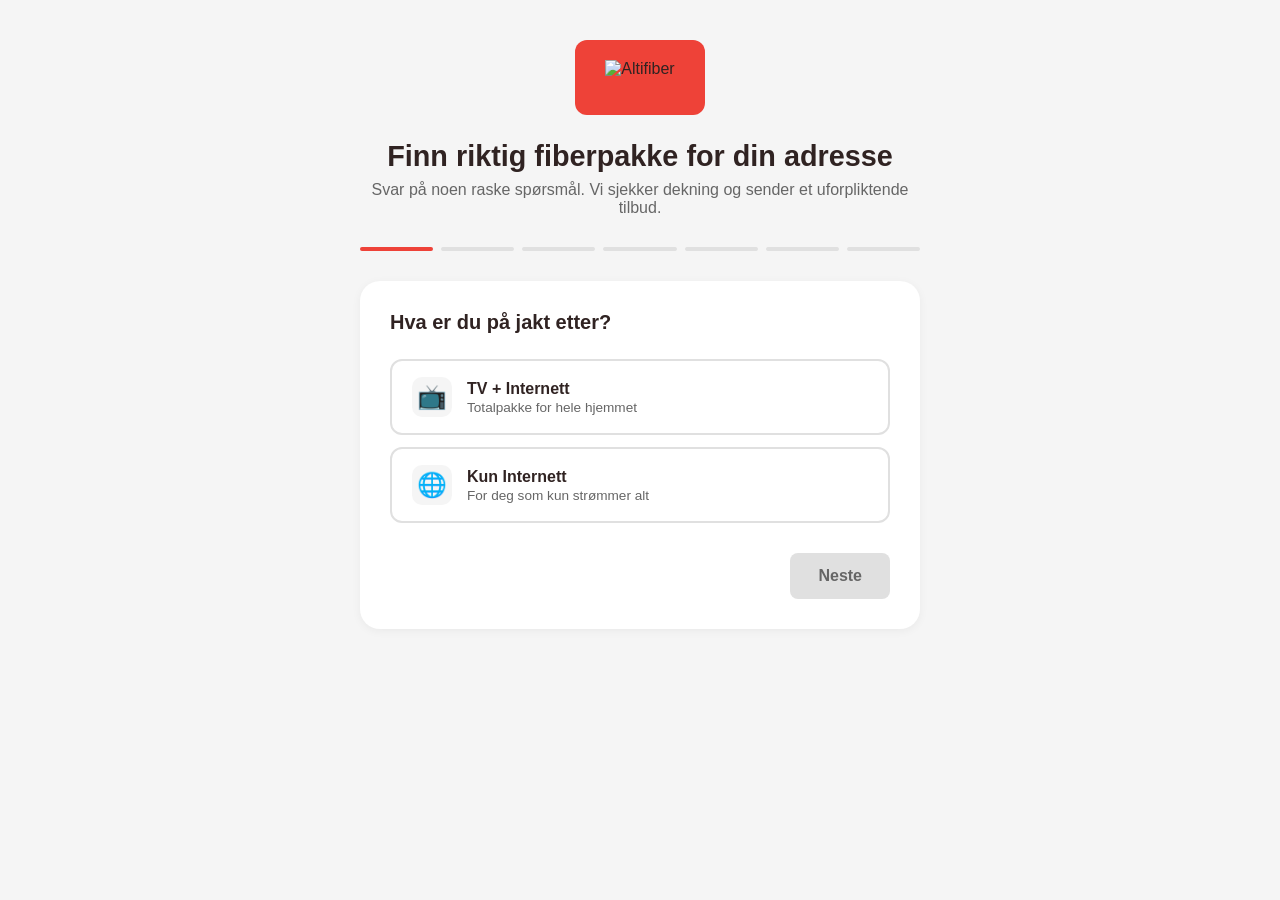
==== commit 373425a6: "Oppdater speedometer.html tekster" ====
--- a/index-speedometer.html
+++ b/index-speedometer.html
@@ -575,11 +575,10 @@
         <div class="container">
             <div class="header">
                 <div class="logo">
-                    <img src="https://21614920.fs1.hubspotusercontent-na1.net/hubfs/21614920/Altifiber_logo.png"
-                        alt="Altifiber">
-                </div>
-                <h1>Finn din perfekte fiberpakke</h1>
-                <p>Svar på noen raske spørsmål, så sender vi deg et uforpliktende tilbud</p>
+                    <img src="https://21614920.fs1.hubspotusercontent-na1.net/hubfs/21614920/Altifiber_logo.png" alt="Altifiber">
+                </div>
+                <h1>Finn riktig fiberpakke for din adresse</h1>
+                <p>Svar på noen raske spørsmål. Vi sjekker dekning og sender et uforpliktende tilbud.</p>
             </div>
 
             <div class="progress-bar">
@@ -589,12 +588,12 @@
                 <div class="progress-step" data-step="3"></div>
                 <div class="progress-step" data-step="4"></div>
                 <div class="progress-step" data-step="5"></div>
+                <div class="progress-step" data-step="6"></div>
             </div>
 
             <div class="speedometer" id="speedometer">
-                <span class="speedometer-label">Anbefalt pakke basert på dine svar</span>
+                <span class="speedometer-label">Foreløpig anbefalt hastighet</span>
                 <span class="speed-change-indicator" id="speed-change">↑</span>
-
                 <div class="speedometer-gauge">
                     <svg class="gauge-svg" viewBox="0 0 260 140">
                         <defs>
@@ -617,11 +616,10 @@
                         <span class="speedometer-marker" data-speed="1000">1000</span>
                     </div>
                 </div>
-
                 <div class="speedometer-value" id="speed-value">
                     <span id="speed-number">100</span>
                     <span class="speedometer-unit">Mbps</span>
-                    <span class="speed-tier-badge tier-100" id="speed-badge">Hobby</span>
+                    <span class="speed-tier-badge tier-100" id="speed-badge">Medium</span>
                 </div>
             </div>
 
@@ -649,13 +647,34 @@
             </div>
 
             <div class="question-card" data-question="1">
-                <h2>Hvor mange bor i husstanden?</h2>
+                <h2>Hvor ønsker du levering?</h2>
+                <p style="margin-bottom: 18px; font-size: 0.92rem; color: var(--gray-text);">Vi sjekker først om vi kan levere til adressen din.</p>
+                <div class="contact-form">
+                    <div class="form-group">
+                        <label for="coverage-address">Adresse</label>
+                        <input type="text" id="coverage-address" placeholder="F.eks. Storgata 1">
+                    </div>
+                    <div class="form-group">
+                        <label for="coverage-zip">Postnummer</label>
+                        <input type="text" id="coverage-zip" placeholder="4515" maxlength="4" inputmode="numeric">
+                    </div>
+                    <p id="coverage-status" style="margin-top: 6px; font-size: 0.88rem; color: var(--gray-text); min-height: 20px;"></p>
+                    <p style="margin-top: 4px; font-size: 0.82rem; color: var(--gray-text);">Tilgjengelige pakker kan variere på adressen.</p>
+                </div>
+                <div class="navigation">
+                    <button class="btn btn-back">Tilbake</button>
+                    <button class="btn btn-next" id="coverage-next-btn" disabled>Neste</button>
+                </div>
+            </div>
+
+            <div class="question-card" data-question="2">
+                <h2>Hvor mange bruker nettet hjemme?</h2>
                 <div class="options">
                     <div class="option" data-value="1" data-points="1">
                         <span class="option-icon">👤</span>
                         <div class="option-content">
-                            <h3>Bare meg</h3>
-                            <p>Singel eller alene</p>
+                            <h3>1 person</h3>
+                            <p>Bor alene</p>
                         </div>
                     </div>
                     <div class="option" data-value="2" data-points="2">
@@ -672,11 +691,11 @@
                             <p>Liten familie</p>
                         </div>
                     </div>
-                    <div class="option" data-value="5+" data-points="6">
+                    <div class="option" data-value="5+" data-points="5">
                         <span class="option-icon">👨‍👩‍👧‍👦</span>
                         <div class="option-content">
                             <h3>5 eller flere</h3>
-                            <p>Stor familie</p>
+                            <p>Stor husstand</p>
                         </div>
                     </div>
                 </div>
@@ -686,36 +705,43 @@
                 </div>
             </div>
 
-            <div class="question-card" data-question="2">
-                <h2>Hva bruker dere internett til?</h2>
-                <p class="multi-select-hint">Velg alt som er relevant for dere</p>
+            <div class="question-card" data-question="3">
+                <h2>Hva bruker dere nettet til?</h2>
+                <p class="multi-select-hint">Velg alt som passer</p>
                 <div class="options" data-multi="true">
-                    <div class="option" data-value="streaming" data-points="1">
+                    <div class="option" data-value="streaming" data-points="2">
                         <span class="option-icon">🎬</span>
                         <div class="option-content">
                             <h3>Streaming</h3>
-                            <p>Netflix, YouTube, TV2 Play, etc.</p>
+                            <p>Film, serier og sport i HD/4K</p>
                         </div>
                     </div>
                     <div class="option" data-value="gaming" data-points="1">
                         <span class="option-icon">🎮</span>
                         <div class="option-content">
                             <h3>Gaming</h3>
-                            <p>For best mulig stabilitet og lav ping</p>
+                            <p>Onlinespill på PC, konsoll eller mobil</p>
                         </div>
                     </div>
                     <div class="option" data-value="hjemmekontor" data-points="1">
                         <span class="option-icon">💼</span>
                         <div class="option-content">
                             <h3>Hjemmekontor</h3>
-                            <p>Videomøter og tunge filer</p>
+                            <p>Videomøter, skytjenester og fildeling</p>
                         </div>
                     </div>
                     <div class="option" data-value="smarthus" data-points="1">
                         <span class="option-icon">🏠</span>
                         <div class="option-content">
                             <h3>Smarthus</h3>
-                            <p>Mange enheter koblet på nett</p>
+                            <p>Mange tilkoblede enheter i hjemmet</p>
+                        </div>
+                    </div>
+                    <div class="option" data-value="downloads" data-points="1">
+                        <span class="option-icon">⬇️</span>
+                        <div class="option-content">
+                            <h3>Store nedlastinger</h3>
+                            <p>Spill, backup og store filer</p>
                         </div>
                     </div>
                 </div>
@@ -725,79 +751,84 @@
                 </div>
             </div>
 
-            <div class="question-card" data-question="3">
-                <h2>Hvor viktig er det med en dønn stabil linje?</h2>
+            <div class="question-card" data-question="4">
+                <h2>Hvor ofte er flere på nett samtidig?</h2>
+                <div class="options">
+                    <div class="option" data-value="rarely" data-points="0">
+                        <span class="option-icon">🌙</span>
+                        <div class="option-content">
+                            <h3>Sjelden</h3>
+                            <p>Stort sett én bruker om gangen</p>
+                        </div>
+                    </div>
+                    <div class="option" data-value="sometimes" data-points="1">
+                        <span class="option-icon">☀️</span>
+                        <div class="option-content">
+                            <h3>Av og til</h3>
+                            <p>Flere bruker nettet i perioder</p>
+                        </div>
+                    </div>
+                    <div class="option" data-value="often" data-points="2">
+                        <span class="option-icon">🔥</span>
+                        <div class="option-content">
+                            <h3>Ofte</h3>
+                            <p>Mange samtidige enheter og brukere</p>
+                        </div>
+                    </div>
+                </div>
+                <div class="navigation">
+                    <button class="btn btn-back">Tilbake</button>
+                    <button class="btn btn-next" disabled>Neste</button>
+                </div>
+            </div>
+
+            <div class="question-card" data-question="5">
+                <h2>Hvor viktig er stabil linje for deg?</h2>
                 <div class="options">
                     <div class="option" data-value="basic" data-points="0">
                         <span class="option-icon">👌</span>
                         <div class="option-content">
-                            <h3>Vanlig bruk</h3>
-                            <p>Tåler at det tar litt ekstra tid</p>
-                        </div>
-                    </div>
-                    <div class="option" data-value="important" data-points="1">
+                            <h3>Vanlig viktig</h3>
+                            <p>Normal bruk i hverdagen</p>
+                        </div>
+                    </div>
+                    <div class="option" data-value="important" data-points="0">
                         <span class="option-icon">👍</span>
                         <div class="option-content">
                             <h3>Ganske viktig</h3>
-                            <p>Vil unngå hakking i viktige øyeblikk</p>
+                            <p>Ønsker jevn og stabil opplevelse</p>
                         </div>
                     </div>
                     <div class="option" data-value="critical" data-points="1">
                         <span class="option-icon">⚡</span>
                         <div class="option-content">
                             <h3>Veldig viktig</h3>
-                            <p>Alt må flyte perfekt til enhver tid</p>
-                        </div>
-                    </div>
-                </div>
+                            <p>Vil minimere avbrudd i møter og spilling</p>
+                        </div>
+                    </div>
+                </div>
+                <p style="margin-top: 12px; font-size: 0.86rem; color: var(--gray-text);">Tips: Opplevd hakking skyldes ofte WiFi eller tjenesten du bruker, ikke bare hastigheten.</p>
                 <div class="navigation">
                     <button class="btn btn-back">Tilbake</button>
                     <button class="btn btn-next" disabled>Neste</button>
                 </div>
             </div>
 
-            <div class="question-card" data-question="4">
-                <h2>Er det ofte mange på nett samtidig?</h2>
-                <div class="options">
-                    <div class="option" data-value="rarely" data-points="0">
-                        <span class="option-icon">🌙</span>
-                        <div class="option-content">
-                            <h3>Sjelden</h3>
-                            <p>Stort sett 1-2 enheter av gangen</p>
-                        </div>
-                    </div>
-                    <div class="option" data-value="sometimes" data-points="1">
-                        <span class="option-icon">☀️</span>
-                        <div class="option-content">
-                            <h3>Av og til</h3>
-                            <p>Typisk på ettermiddager/kvelder</p>
-                        </div>
-                    </div>
-                    <div class="option" data-value="often" data-points="2">
-                        <span class="option-icon">🔥</span>
-                        <div class="option-content">
-                            <h3>Veldig ofte</h3>
-                            <p>Høy total belastning på linja</p>
-                        </div>
-                    </div>
-                </div>
-                <div class="navigation">
-                    <button class="btn btn-back">Tilbake</button>
-                    <button class="btn btn-next" disabled>Neste</button>
-                </div>
-            </div>
-
-            <div class="question-card" data-question="5">
+            <div class="question-card" data-question="6">
                 <h2>Få et uforpliktende tilbud</h2>
+                <p style="margin-bottom: 20px; font-size: 0.9rem; color: var(--gray-text);">Vi sender tilbud med anbefalt pakke for adressen din.</p>
                 <div class="contact-form">
-                    <div class="form-group"><label>Navn</label><input type="text" id="navn" placeholder="Fullt navn">
-                    </div>
-                    <div class="form-group"><label>E-postadresse</label><input type="email" id="epost"
-                            placeholder="din@epost.no"></div>
-                    <div class="form-group" style="display: grid; grid-template-columns: 2fr 1fr; gap: 10px;">
-                        <div><label>Gateadresse</label><input type="text" id="adresse" placeholder="Storgata 1"></div>
-                        <div><label>Postnr</label><input type="text" id="postnummer" placeholder="4515" maxlength="4">
-                        </div>
+                    <div class="form-group">
+                        <label for="navn">Navn</label>
+                        <input type="text" id="navn" placeholder="Fullt navn">
+                    </div>
+                    <div class="form-group">
+                        <label for="epost">E-postadresse</label>
+                        <input type="email" id="epost" placeholder="din@epost.no">
+                    </div>
+                    <div class="form-group">
+                        <label for="telefon">Telefon (valgfritt)</label>
+                        <input type="tel" id="telefon" placeholder="99 99 99 99">
                     </div>
                 </div>
                 <div class="navigation">
@@ -809,8 +840,9 @@
             <div class="result-card">
                 <div class="result-hero">
                     <div class="result-badge">Takk for din forespørsel!</div>
-                    <div class="result-package-name" id="result-package-name">Altibox Standard</div>
+                    <div class="result-package-name" id="result-package-name">Foreløpig anbefaling: Altibox Standard</div>
                     <div class="result-speed" id="result-speed">500 Mbps</div>
+                    <p style="margin-top: 10px; font-size: 0.9rem; opacity: 0.9;">Vi har mottatt dine ønsker og vil sende deg et uforpliktende tilbud på e-post så snart vi har bekreftet hva som er tilgjengelig på adressen.</p>
                 </div>
                 <div class="result-reasons">
                     <h3>Vår foreløpige anbefaling:</h3>
@@ -828,152 +860,305 @@
     </div>
 
     <script>
-        // JS from module.js
         let currentQuestion = 0;
-        const totalQuestions = 5;
+        const totalQuestions = 6;
         let answers = {};
         let livePoints = 0;
         let currentTier = 100;
-        let contactInfo = { navn: '', epost: '', postnummer: '', adresse: '' };
 
         const packages = {
             'tv-internet': {
-                100: { name: 'Altibox Medium', speed: '100 Mbps', features: ['TV-pakke med 60 valgfrie poeng', 'Inkluderer TV-boks med opptak', 'Symmetrisk fiberhastighet 100/100 Mbps'] },
-                500: { name: 'Altibox Standard', speed: '500 Mbps', features: ['Inkluderer Netflix-abonnement (Basic)', 'TV-pakke med 60 valgfrie poeng', 'Lynrask fiberhastighet 500/500 Mbps'] },
-                1000: { name: 'Altibox Extra', speed: '1000 Mbps', features: ['Inkluderer Netflix-abonnement (Standard)', 'TV-pakke med 110 valgfrie poeng', 'Markedets råeste fiberhastighet 1000/1000 Mbps'] }
+                100: { name: 'Altibox Medium', speed: '100 Mbps', features: ['TV-pakke med valgfritt innhold', 'TV-boks med opptak og start forfra', 'Altibox-appen på flere skjermer', 'Symmetrisk hastighet 100/100 Mbps', 'Stabil linje for vanlig bruk'] },
+                500: { name: 'Altibox Standard', speed: '500 Mbps', features: ['TV-pakke med valgfritt innhold', 'God kapasitet for flere brukere samtidig', 'Symmetrisk hastighet 500/500 Mbps', 'Passer godt til streaming og hjemmekontor'] },
+                1000: { name: 'Altibox Extra', speed: '1000 Mbps', features: ['TV-pakke med utvidet innhold', 'Vår høyeste kapasitet for store husstander', 'Symmetrisk hastighet 1000/1000 Mbps', 'God margin ved høy samtidig bruk'] }
             },
             'internet-only': {
-                100: { name: 'Fiber 100', speed: '100 Mbps', features: ['Rimelig og stabilt fiberbredbånd', 'Symmetrisk hastighet 100/100 Mbps', 'Perfekt for 1-2 personer'] },
-                500: { name: 'Fiber 500', speed: '500 Mbps', features: ['Lynraskt internett for hele familien', 'Symmetrisk hastighet 500/500 Mbps', 'Mulighet for å inkludere Netflix'] },
-                1000: { name: 'Fiber 1000', speed: '1000 Mbps', features: ['Uovertruffen hastighet 1000/1000 Mbps', 'Inkluderer Netflix-abonnement', 'Maksimal stabilitet for krevende bruk'] }
+                100: { name: 'Fiber 100', speed: '100 Mbps', features: ['Rimelig og stabilt fiberbredbånd', 'Symmetrisk hastighet 100/100 Mbps', 'Passer for 1-2 personer med vanlig bruk', 'Ingen datakvoter'] },
+                500: { name: 'Fiber 500', speed: '500 Mbps', features: ['Lynraskt internett for hele hjemmet', 'Symmetrisk hastighet 500/500 Mbps', 'Takler flere samtidige brukere', 'Passer for streaming, gaming og hjemmekontor'] },
+                1000: { name: 'Fiber 1000', speed: '1000 Mbps', features: ['Maks kapasitet 1000/1000 Mbps', 'Laget for høy og jevn belastning', 'Kort ventetid på store nedlastinger', 'God margin for fremtidige behov'] }
             }
         };
 
+        let contactInfo = { navn: '', epost: '', telefon: '', postnummer: '', adresse: '' };
+
+        const progressSteps = document.querySelectorAll('.progress-step');
+        const questionCards = document.querySelectorAll('.question-card');
+        const resultCard = document.querySelector('.result-card');
+        const speedometer = document.getElementById('speedometer');
+        const speedNumber = document.getElementById('speed-number');
+        const speedBadge = document.getElementById('speed-badge');
+        const needle = document.getElementById('gauge-needle');
+        const arcFill = document.getElementById('gauge-fill');
+        const speedMarkers = document.querySelectorAll('.speedometer-marker');
+
+        function getSurveyContext() {
+            return {
+                productType: document.querySelector('.question-card[data-question="0"] .option.selected')?.dataset.value || 'tv-internet',
+                persons: document.querySelector('.question-card[data-question="2"] .option.selected')?.dataset.value,
+                activities: Array.from(document.querySelectorAll('.question-card[data-question="3"] .option.selected')).map(o => o.dataset.value),
+                frequency: document.querySelector('.question-card[data-question="4"] .option.selected')?.dataset.value,
+                stability: document.querySelector('.question-card[data-question="5"] .option.selected')?.dataset.value
+            };
+        }
+
+        function scoreFromContext(ctx) {
+            let points = 0;
+            if (ctx.persons === '1') points += 1;
+            else if (ctx.persons === '2') points += 2;
+            else if (ctx.persons === '3-4') points += 4;
+            else if (ctx.persons === '5+') points += 5;
+            if (ctx.frequency === 'sometimes') points += 1;
+            if (ctx.frequency === 'often') points += 2;
+            if (ctx.activities.includes('streaming')) points += 2;
+            if (ctx.activities.includes('gaming')) points += 1;
+            if (ctx.activities.includes('hjemmekontor')) points += 1;
+            if (ctx.activities.includes('smarthus')) points += 1;
+            if (ctx.activities.includes('downloads')) points += 1;
+            if (ctx.stability === 'critical') points += 1;
+            return points;
+        }
+
+        function tierFromContext(ctx, points) {
+            let tier = 100;
+            if (points >= 10) tier = 1000;
+            else if (points >= 6) tier = 500;
+            const hasHighUsagePattern = ctx.activities.includes('streaming') && ctx.activities.includes('hjemmekontor') && ctx.activities.includes('gaming');
+            if (tier === 1000) {
+                const valid1000 = ctx.persons === '5+' || ctx.frequency === 'often' || hasHighUsagePattern;
+                if (!valid1000) tier = 500;
+            }
+            if (ctx.persons === '1' && !ctx.activities.includes('streaming') && ctx.frequency !== 'often') {
+                tier = Math.min(tier, 500);
+            }
+            return tier;
+        }
+
+        function getCoverageStatus(address, zip) {
+            if (!address || !/^\d{4}$/.test(zip)) return { text: '', type: 'empty' };
+            const normalizedAddress = address.toLowerCase();
+            if (zip === '4380' && (normalizedAddress.includes('barstad') || normalizedAddress.includes('haua'))) {
+                return { text: 'Vi kan levere i området, men ikke nødvendigvis på alle adresser her. Vi dobbeltsjekker og sender korrekt tilbud.', type: 'partial' };
+            }
+            if (zip.startsWith('43')) {
+                return { text: 'Ser bra ut. Vi går videre med foreløpig anbefaling og bekrefter levering i tilbudet.', type: 'good' };
+            }
+            return { text: 'Vi må sjekke tilgjengelighet manuelt for denne adressen før endelig tilbud.', type: 'manual' };
+        }
+
         function setupOptionListeners() {
-            document.querySelectorAll('.option').forEach(option => {
-                option.addEventListener('click', () => {
-                    const container = option.closest('.options');
-                    const isMulti = container.dataset.multi === 'true';
-                    if (!isMulti) container.querySelectorAll('.option').forEach(o => o.classList.remove('selected'));
-                    option.classList.toggle('selected');
-                    updateNextButton();
-                    updateLiveSpeed();
-                    if (!isMulti && currentQuestion < 5) {
-                        setTimeout(() => { saveAnswer(); goToQuestion(currentQuestion + 1); }, 400);
+            document.querySelectorAll('.options').forEach(container => {
+                const isMulti = container.dataset.multi === 'true';
+                container.querySelectorAll('.option').forEach(option => {
+                    option.addEventListener('click', () => {
+                        if (isMulti) {
+                            option.classList.toggle('selected');
+                        } else {
+                            container.querySelectorAll('.option').forEach(o => o.classList.remove('selected'));
+                            option.classList.add('selected');
+                        }
+                        updateNextButton();
+                        updateLiveSpeed();
+                        if (!isMulti && currentQuestion < totalQuestions) {
+                            setTimeout(() => {
+                                saveAnswer();
+                                goToQuestion(currentQuestion + 1);
+                            }, 350);
+                        }
+                    });
+                });
+            });
+        }
+
+        function setupCoverageFormListeners() {
+            const addressInput = document.getElementById('coverage-address');
+            const zipInput = document.getElementById('coverage-zip');
+            const statusEl = document.getElementById('coverage-status');
+            function validateCoverageStep() {
+                const address = addressInput?.value.trim() || '';
+                const zip = zipInput?.value.trim() || '';
+                contactInfo.adresse = address;
+                contactInfo.postnummer = zip;
+                const nextBtn = document.getElementById('coverage-next-btn');
+                const valid = address.length >= 5 && /^\d{4}$/.test(zip);
+                if (nextBtn) nextBtn.disabled = !valid;
+                if (!statusEl) return;
+                const status = getCoverageStatus(address, zip);
+                statusEl.textContent = status.text;
+                statusEl.style.color = status.type === 'partial' ? '#b45309' : (status.type === 'good' ? '#15803d' : 'var(--gray-text)');
+            }
+            if (addressInput) addressInput.addEventListener('input', validateCoverageStep);
+            if (zipInput) zipInput.addEventListener('input', validateCoverageStep);
+        }
+
+        function setupContactFormListeners() {
+            const showResultBtn = document.getElementById('show-result-btn');
+            const navnInput = document.getElementById('navn');
+            const epostInput = document.getElementById('epost');
+            const telefonInput = document.getElementById('telefon');
+            function validateContactForm() {
+                const navn = navnInput?.value.trim() || '';
+                const epost = epostInput?.value.trim() || '';
+                const telefon = telefonInput?.value.trim() || '';
+                const isValid = navn.length >= 2 && /^[^\s@]+@[^\s@]+\.[^\s@]+$/.test(epost);
+                if (showResultBtn) showResultBtn.disabled = !isValid;
+                contactInfo.navn = navn;
+                contactInfo.epost = epost;
+                contactInfo.telefon = telefon;
+            }
+            if (navnInput) navnInput.addEventListener('input', validateContactForm);
+            if (epostInput) epostInput.addEventListener('input', validateContactForm);
+            if (telefonInput) telefonInput.addEventListener('input', validateContactForm);
+        }
+
+        function updateLiveSpeed() {
+            const ctx = getSurveyContext();
+            const points = scoreFromContext(ctx);
+            const speed = tierFromContext(ctx, points);
+            livePoints = points;
+            updateSpeedometer(points, speed);
+        }
+
+        function updateSpeedometer(points, speed) {
+            let needleAngle;
+            if (points <= 6) needleAngle = -90 + (points / 6) * 55;
+            else if (points <= 10) needleAngle = -35 + ((points - 6) / 4) * 70;
+            else needleAngle = 35 + Math.min(((points - 10) / 4) * 55, 55);
+
+            if (needle) needle.style.transform = `rotate(${needleAngle}deg)`;
+            if (arcFill) {
+                const fillPercent = (needleAngle + 90) / 180;
+                arcFill.style.strokeDashoffset = 283 * (1 - fillPercent);
+            }
+            if (speedNumber) speedNumber.textContent = speed;
+            if (speedBadge) {
+                const badge = speed === 1000 ? 'Extra' : (speed === 500 ? 'Standard' : 'Medium');
+                const tier = speed === 1000 ? '1000' : (speed === 500 ? '500' : '100');
+                speedBadge.textContent = badge;
+                speedBadge.className = 'speed-tier-badge tier-' + tier;
+            }
+            speedMarkers.forEach(marker => {
+                const markerSpeed = parseInt(marker.dataset.speed, 10);
+                marker.classList.toggle('active', markerSpeed <= speed);
+            });
+            currentTier = speed;
+        }
+
+        function setupNavigationListeners() {
+            document.querySelectorAll('.btn-next').forEach(btn => {
+                btn.addEventListener('click', () => {
+                    if (btn.disabled) return;
+                    if (currentQuestion < totalQuestions) {
+                        saveAnswer();
+                        goToQuestion(currentQuestion + 1);
+                    } else {
+                        showResult();
                     }
                 });
             });
-        }
-
-        function updateLiveSpeed() {
-            let points = 0;
-            const persons = document.querySelector('.question-card[data-question="1"] .option.selected')?.dataset.value;
-            const activities = Array.from(document.querySelectorAll('.question-card[data-question="2"] .option.selected')).map(o => o.dataset.value);
-            const importance = document.querySelector('.question-card[data-question="3"] .option.selected')?.dataset.value;
-            const frequency = document.querySelector('.question-card[data-question="4"] .option.selected')?.dataset.value;
-
-            if (persons === '1') points += 1;
-            else if (persons === '2') points += 2;
-            else if (persons === '3-4') points += 4;
-            else if (persons === '5+') points += 6;
-
-            activities.forEach(() => points += 1);
-            if (importance === 'important') points += 0.5;
-            if (importance === 'critical') points += 1;
-            if (frequency === 'sometimes') points += 1;
-            if (frequency === 'often') points += 2;
-
-            livePoints = points;
-            updateSpeedometer(points);
-        }
-
-        function updateSpeedometer(points) {
-            let speed, tier, badge, needleAngle;
-            if (points < 7) { speed = 100; tier = '100'; badge = 'Medium'; needleAngle = -90 + (points * 6.4); }
-            else if (points < 11) { speed = 500; tier = '500'; badge = 'Standard'; needleAngle = -45 + ((points - 7) * 22.5); }
-            else { speed = 1000; tier = '1000'; badge = 'Extra'; needleAngle = 45 + Math.min((points - 11) * 15, 45); }
-
-            document.getElementById('gauge-needle').style.transform = `rotate(${needleAngle}deg)`;
-            const dashOffset = 283 * (1 - (needleAngle + 90) / 180);
-            document.getElementById('gauge-fill').style.strokeDashoffset = dashOffset;
-            document.getElementById('speed-number').textContent = speed;
-            document.getElementById('speed-badge').textContent = badge;
-            document.querySelectorAll('.speedometer-marker').forEach(m => m.classList.toggle('active', parseInt(m.dataset.speed) <= speed));
-            currentTier = speed;
-        }
-
-        function goToQuestion(num) {
-            document.querySelectorAll('.question-card').forEach(c => c.classList.remove('active'));
-            document.querySelector(`.question-card[data-question="${num}"]`).classList.add('active');
-            document.querySelectorAll('.progress-step').forEach((s, i) => { s.classList.toggle('active', i === num); s.classList.toggle('completed', i < num); });
-            currentQuestion = num;
-            document.getElementById('speedometer').style.display = num === 0 ? 'none' : 'block';
-            updateNextButton();
+            document.querySelectorAll('.btn-back').forEach(btn => {
+                btn.addEventListener('click', () => {
+                    if (currentQuestion > 0) goToQuestion(currentQuestion - 1);
+                });
+            });
         }
 
         function updateNextButton() {
             const currentCard = document.querySelector(`.question-card[data-question="${currentQuestion}"]`);
-            const btn = currentCard.querySelector('.btn-next');
-            if (btn) btn.disabled = currentCard.querySelectorAll('.option.selected').length === 0;
+            if (!currentCard) return;
+            const nextBtn = currentCard.querySelector('.btn-next');
+            if (!nextBtn) return;
+            if (currentQuestion === 1) {
+                const address = document.getElementById('coverage-address')?.value.trim() || '';
+                const zip = document.getElementById('coverage-zip')?.value.trim() || '';
+                nextBtn.disabled = !(address.length >= 5 && /^\d{4}$/.test(zip));
+                return;
+            }
+            if (currentQuestion === 6) {
+                const navn = document.getElementById('navn')?.value.trim() || '';
+                const epost = document.getElementById('epost')?.value.trim() || '';
+                nextBtn.disabled = !(navn.length >= 2 && /^[^\s@]+@[^\s@]+\.[^\s@]+$/.test(epost));
+                return;
+            }
+            nextBtn.disabled = currentCard.querySelectorAll('.option.selected').length === 0;
         }
 
         function saveAnswer() {
-            const options = document.querySelector(`.question-card[data-question="${currentQuestion}"]`).querySelectorAll('.option.selected');
-            answers[currentQuestion] = { values: Array.from(options).map(o => o.dataset.value) };
-        }
-
-        document.querySelectorAll('.btn-next').forEach(btn => btn.addEventListener('click', () => {
-            if (currentQuestion < totalQuestions) { saveAnswer(); goToQuestion(currentQuestion + 1); }
-            else showResult();
-        }));
-
-        document.querySelectorAll('.btn-back').forEach(btn => btn.addEventListener('click', () => { if (currentQuestion > 0) goToQuestion(currentQuestion - 1); }));
-
-        document.getElementById('navn').addEventListener('input', validateForm);
-        document.getElementById('epost').addEventListener('input', validateForm);
-        document.getElementById('adresse').addEventListener('input', validateForm);
-        document.getElementById('postnummer').addEventListener('input', validateForm);
-
-        function validateForm() {
-            const n = document.getElementById('navn').value.trim();
-            const e = document.getElementById('epost').value.trim();
-            const a = document.getElementById('adresse').value.trim();
-            const p = document.getElementById('postnummer').value.trim();
-            document.getElementById('show-result-btn').disabled = !(n.length > 1 && e.includes('@') && a.length > 4 && p.length === 4);
-            contactInfo = { navn: n, epost: e, adresse: a, postnummer: p };
+            const currentCard = document.querySelector(`.question-card[data-question="${currentQuestion}"]`);
+            if (!currentCard) return;
+            const selectedOptions = currentCard.querySelectorAll('.option.selected');
+            answers[currentQuestion] = { values: Array.from(selectedOptions).map(o => o.dataset.value) };
+        }
+
+        function goToQuestion(questionNum) {
+            progressSteps.forEach((step, index) => {
+                step.classList.toggle('completed', index < questionNum);
+                step.classList.toggle('active', index === questionNum);
+            });
+            questionCards.forEach(card => {
+                card.classList.toggle('active', parseInt(card.dataset.question, 10) === questionNum);
+            });
+            currentQuestion = questionNum;
+            updateNextButton();
+            updateLiveSpeed();
+            if (speedometer) speedometer.style.display = questionNum <= 1 ? 'none' : 'block';
+        }
+
+        function calculateRecommendation() {
+            const ctx = getSurveyContext();
+            const points = scoreFromContext(ctx);
+            const tier = tierFromContext(ctx, points);
+            const pkg = packages[ctx.productType][tier];
+            const reasons = [];
+            if (tier === 100) reasons.push('Foreløpig anbefaling for vanlig bruk og lav samtidig belastning.');
+            if (tier === 500) reasons.push('Foreløpig anbefaling for flere brukere og jevn hverdagstrafikk.');
+            if (tier === 1000) reasons.push('Foreløpig anbefaling ved høy samtidig bruk og stort kapasitetsbehov.');
+            if (ctx.stability === 'critical' && points < 10) reasons.push('Stabilitet påvirkes også av WiFi og tjenestene du bruker, ikke bare Mbps.');
+            if (ctx.productType === 'tv-internet') reasons.push('TV-innhold og tilgjengelige tillegg bekreftes i det endelige tilbudet.');
+            reasons.push('Endelig anbefaling bekreftes etter kontroll av adresse og dekning.');
+            return { ...pkg, reasons: reasons.slice(0, 4) };
         }
 
         function showResult() {
-            document.getElementById('speedometer').style.display = 'none';
-            document.querySelectorAll('.question-card').forEach(c => c.classList.remove('active'));
-            document.querySelector('.result-card').classList.add('active');
-            const type = answers[0].values[0];
-            const tier = livePoints >= 11 ? 1000 : (livePoints >= 7 ? 500 : 100);
-            const pkg = packages[type][tier];
-            document.getElementById('result-package-name').textContent = pkg.name;
-            document.getElementById('result-speed').textContent = pkg.speed + ' opp og ned';
-            document.getElementById('result-features-list').innerHTML = pkg.features.map(f => `<li>${f}</li>`).join('');
-
-            let reasons = ['Perfekt for ditt behov'];
-            if (tier >= 500) reasons.push('Høy kapasitet for mange enheter');
-            if (type === 'tv-internet') reasons.push('Inkluderer full TV-pakke');
-            document.getElementById('result-reasons-list').innerHTML = reasons.map(r => `<li>${r}</li>`).join('');
+            questionCards.forEach(card => card.classList.remove('active'));
+            if (speedometer) speedometer.style.display = 'none';
+            if (resultCard) resultCard.classList.add('active');
+            progressSteps.forEach(step => {
+                step.classList.remove('active');
+                step.classList.add('completed');
+            });
+            const recommendation = calculateRecommendation();
+            document.getElementById('result-package-name').textContent = `Foreløpig anbefaling: ${recommendation.name}`;
+            document.getElementById('result-speed').textContent = recommendation.speed + ' opp og ned';
+            document.getElementById('result-features-list').innerHTML = recommendation.features.map(f => `<li>${f}</li>`).join('');
+            document.getElementById('result-reasons-list').innerHTML = recommendation.reasons.map(r => `<li>${r}</li>`).join('');
 
             const container = document.getElementById('confetti-container');
             for (let i = 0; i < 50; i++) {
-                const c = document.createElement('div');
-                c.className = 'confetti';
-                c.style.left = Math.random() * 100 + '%';
-                c.style.backgroundColor = ['#ee4238', '#ffd700', '#4299e1'][Math.floor(Math.random() * 3)];
-                c.style.animationDuration = (2 + Math.random() * 2) + 's';
-                container.appendChild(c);
-                setTimeout(() => c.remove(), 4000);
-            }
-        }
-
-        function restartQuiz() { location.reload(); }
-        setupOptionListeners();
+                const confetti = document.createElement('div');
+                confetti.className = 'confetti';
+                confetti.style.left = Math.random() * 100 + '%';
+                confetti.style.backgroundColor = ['#ee4238', '#ff6b5b', '#ffd700', '#4299e1'][Math.floor(Math.random() * 4)];
+                confetti.style.animationDuration = (2 + Math.random() * 2) + 's';
+                container.appendChild(confetti);
+                setTimeout(() => confetti.remove(), 4000);
+            }
+        }
+
+        function restartQuiz() {
+            location.reload();
+        }
+
+        function init() {
+            setupOptionListeners();
+            setupNavigationListeners();
+            setupCoverageFormListeners();
+            setupContactFormListeners();
+            updateSpeedometer(0, 100);
+            goToQuestion(0);
+        }
+
+        init();
     </script>
 </body>
 
-</html>+</html>
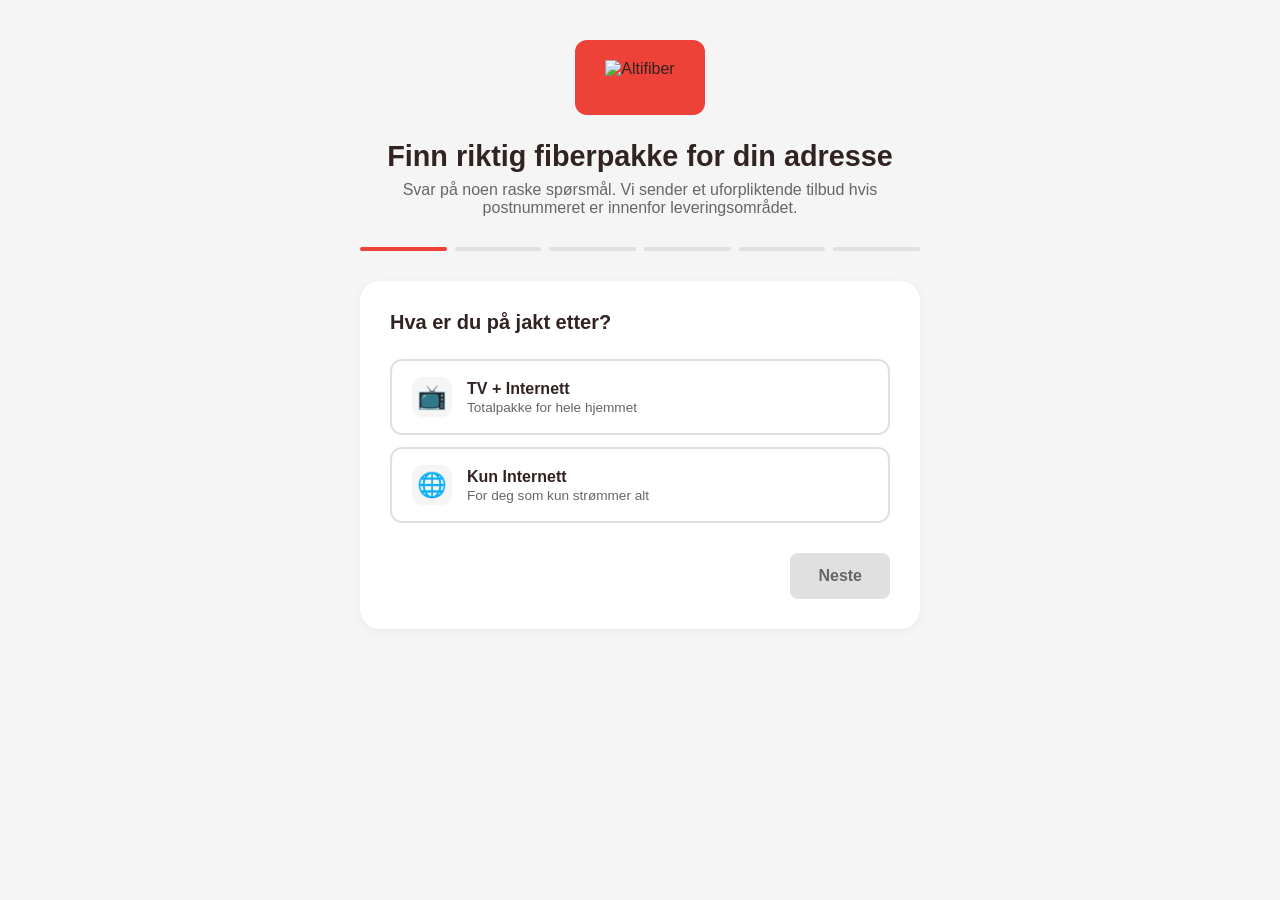
==== commit 1813a33d: "Refine postal code filtering" ====
--- a/index-speedometer.html
+++ b/index-speedometer.html
@@ -578,7 +578,7 @@
                     <img src="https://21614920.fs1.hubspotusercontent-na1.net/hubfs/21614920/Altifiber_logo.png" alt="Altifiber">
                 </div>
                 <h1>Finn riktig fiberpakke for din adresse</h1>
-                <p>Svar på noen raske spørsmål. Vi sjekker dekning og sender et uforpliktende tilbud.</p>
+                <p>Svar på noen raske spørsmål. Vi sender et uforpliktende tilbud hvis postnummeret er innenfor leveringsområdet.</p>
             </div>
 
             <div class="progress-bar">
@@ -588,7 +588,6 @@
                 <div class="progress-step" data-step="3"></div>
                 <div class="progress-step" data-step="4"></div>
                 <div class="progress-step" data-step="5"></div>
-                <div class="progress-step" data-step="6"></div>
             </div>
 
             <div class="speedometer" id="speedometer">
@@ -626,14 +625,14 @@
             <div class="question-card active" data-question="0">
                 <h2>Hva er du på jakt etter?</h2>
                 <div class="options">
-                    <div class="option" data-value="tv-internet">
+                    <div class="option" data-value="tv-internet" data-points="0">
                         <span class="option-icon">📺</span>
                         <div class="option-content">
                             <h3>TV + Internett</h3>
                             <p>Totalpakke for hele hjemmet</p>
                         </div>
                     </div>
-                    <div class="option" data-value="internet-only">
+                    <div class="option" data-value="internet-only" data-points="0">
                         <span class="option-icon">🌐</span>
                         <div class="option-content">
                             <h3>Kun Internett</h3>
@@ -647,56 +646,23 @@
             </div>
 
             <div class="question-card" data-question="1">
-                <h2>Hvor ønsker du levering?</h2>
-                <p style="margin-bottom: 18px; font-size: 0.92rem; color: var(--gray-text);">Vi sjekker først om vi kan levere til adressen din.</p>
-                <div class="contact-form">
-                    <div class="form-group">
-                        <label for="coverage-address">Adresse</label>
-                        <input type="text" id="coverage-address" placeholder="F.eks. Storgata 1">
-                    </div>
-                    <div class="form-group">
-                        <label for="coverage-zip">Postnummer</label>
-                        <input type="text" id="coverage-zip" placeholder="4515" maxlength="4" inputmode="numeric">
-                    </div>
-                    <p id="coverage-status" style="margin-top: 6px; font-size: 0.88rem; color: var(--gray-text); min-height: 20px;"></p>
-                    <p style="margin-top: 4px; font-size: 0.82rem; color: var(--gray-text);">Tilgjengelige pakker kan variere på adressen.</p>
-                </div>
-                <div class="navigation">
-                    <button class="btn btn-back">Tilbake</button>
-                    <button class="btn btn-next" id="coverage-next-btn" disabled>Neste</button>
-                </div>
-            </div>
-
-            <div class="question-card" data-question="2">
                 <h2>Hvor mange bruker nettet hjemme?</h2>
                 <div class="options">
                     <div class="option" data-value="1" data-points="1">
                         <span class="option-icon">👤</span>
-                        <div class="option-content">
-                            <h3>1 person</h3>
-                            <p>Bor alene</p>
-                        </div>
+                        <div class="option-content"><h3>1 person</h3><p>Bor alene</p></div>
                     </div>
                     <div class="option" data-value="2" data-points="2">
                         <span class="option-icon">👥</span>
-                        <div class="option-content">
-                            <h3>2 personer</h3>
-                            <p>Par eller samboere</p>
-                        </div>
+                        <div class="option-content"><h3>2 personer</h3><p>Par eller samboere</p></div>
                     </div>
                     <div class="option" data-value="3-4" data-points="4">
                         <span class="option-icon">👨‍👩‍👧</span>
-                        <div class="option-content">
-                            <h3>3-4 personer</h3>
-                            <p>Liten familie</p>
-                        </div>
+                        <div class="option-content"><h3>3-4 personer</h3><p>Liten familie</p></div>
                     </div>
                     <div class="option" data-value="5+" data-points="5">
                         <span class="option-icon">👨‍👩‍👧‍👦</span>
-                        <div class="option-content">
-                            <h3>5 eller flere</h3>
-                            <p>Stor husstand</p>
-                        </div>
+                        <div class="option-content"><h3>5 eller flere</h3><p>Stor husstand</p></div>
                     </div>
                 </div>
                 <div class="navigation">
@@ -705,45 +671,15 @@
                 </div>
             </div>
 
-            <div class="question-card" data-question="3">
+            <div class="question-card" data-question="2">
                 <h2>Hva bruker dere nettet til?</h2>
                 <p class="multi-select-hint">Velg alt som passer</p>
                 <div class="options" data-multi="true">
-                    <div class="option" data-value="streaming" data-points="2">
-                        <span class="option-icon">🎬</span>
-                        <div class="option-content">
-                            <h3>Streaming</h3>
-                            <p>Film, serier og sport i HD/4K</p>
-                        </div>
-                    </div>
-                    <div class="option" data-value="gaming" data-points="1">
-                        <span class="option-icon">🎮</span>
-                        <div class="option-content">
-                            <h3>Gaming</h3>
-                            <p>Onlinespill på PC, konsoll eller mobil</p>
-                        </div>
-                    </div>
-                    <div class="option" data-value="hjemmekontor" data-points="1">
-                        <span class="option-icon">💼</span>
-                        <div class="option-content">
-                            <h3>Hjemmekontor</h3>
-                            <p>Videomøter, skytjenester og fildeling</p>
-                        </div>
-                    </div>
-                    <div class="option" data-value="smarthus" data-points="1">
-                        <span class="option-icon">🏠</span>
-                        <div class="option-content">
-                            <h3>Smarthus</h3>
-                            <p>Mange tilkoblede enheter i hjemmet</p>
-                        </div>
-                    </div>
-                    <div class="option" data-value="downloads" data-points="1">
-                        <span class="option-icon">⬇️</span>
-                        <div class="option-content">
-                            <h3>Store nedlastinger</h3>
-                            <p>Spill, backup og store filer</p>
-                        </div>
-                    </div>
+                    <div class="option" data-value="streaming" data-points="2"><span class="option-icon">🎬</span><div class="option-content"><h3>Streaming</h3><p>Film, serier og sport i HD/4K</p></div></div>
+                    <div class="option" data-value="gaming" data-points="1"><span class="option-icon">🎮</span><div class="option-content"><h3>Gaming</h3><p>Onlinespill på PC, konsoll eller mobil</p></div></div>
+                    <div class="option" data-value="hjemmekontor" data-points="1"><span class="option-icon">💼</span><div class="option-content"><h3>Hjemmekontor</h3><p>Videomøter, skytjenester og fildeling</p></div></div>
+                    <div class="option" data-value="smarthus" data-points="1"><span class="option-icon">🏠</span><div class="option-content"><h3>Smarthus</h3><p>Mange tilkoblede enheter i hjemmet</p></div></div>
+                    <div class="option" data-value="downloads" data-points="1"><span class="option-icon">⬇️</span><div class="option-content"><h3>Store nedlastinger</h3><p>Spill, backup og store filer</p></div></div>
                 </div>
                 <div class="navigation">
                     <button class="btn btn-back">Tilbake</button>
@@ -751,30 +687,12 @@
                 </div>
             </div>
 
-            <div class="question-card" data-question="4">
+            <div class="question-card" data-question="3">
                 <h2>Hvor ofte er flere på nett samtidig?</h2>
                 <div class="options">
-                    <div class="option" data-value="rarely" data-points="0">
-                        <span class="option-icon">🌙</span>
-                        <div class="option-content">
-                            <h3>Sjelden</h3>
-                            <p>Stort sett én bruker om gangen</p>
-                        </div>
-                    </div>
-                    <div class="option" data-value="sometimes" data-points="1">
-                        <span class="option-icon">☀️</span>
-                        <div class="option-content">
-                            <h3>Av og til</h3>
-                            <p>Flere bruker nettet i perioder</p>
-                        </div>
-                    </div>
-                    <div class="option" data-value="often" data-points="2">
-                        <span class="option-icon">🔥</span>
-                        <div class="option-content">
-                            <h3>Ofte</h3>
-                            <p>Mange samtidige enheter og brukere</p>
-                        </div>
-                    </div>
+                    <div class="option" data-value="rarely" data-points="0"><span class="option-icon">🌙</span><div class="option-content"><h3>Sjelden</h3><p>Stort sett én bruker om gangen</p></div></div>
+                    <div class="option" data-value="sometimes" data-points="1"><span class="option-icon">☀️</span><div class="option-content"><h3>Av og til</h3><p>Flere bruker nettet i perioder</p></div></div>
+                    <div class="option" data-value="often" data-points="2"><span class="option-icon">🔥</span><div class="option-content"><h3>Ofte</h3><p>Mange samtidige enheter og brukere</p></div></div>
                 </div>
                 <div class="navigation">
                     <button class="btn btn-back">Tilbake</button>
@@ -782,30 +700,12 @@
                 </div>
             </div>
 
-            <div class="question-card" data-question="5">
+            <div class="question-card" data-question="4">
                 <h2>Hvor viktig er stabil linje for deg?</h2>
                 <div class="options">
-                    <div class="option" data-value="basic" data-points="0">
-                        <span class="option-icon">👌</span>
-                        <div class="option-content">
-                            <h3>Vanlig viktig</h3>
-                            <p>Normal bruk i hverdagen</p>
-                        </div>
-                    </div>
-                    <div class="option" data-value="important" data-points="0">
-                        <span class="option-icon">👍</span>
-                        <div class="option-content">
-                            <h3>Ganske viktig</h3>
-                            <p>Ønsker jevn og stabil opplevelse</p>
-                        </div>
-                    </div>
-                    <div class="option" data-value="critical" data-points="1">
-                        <span class="option-icon">⚡</span>
-                        <div class="option-content">
-                            <h3>Veldig viktig</h3>
-                            <p>Vil minimere avbrudd i møter og spilling</p>
-                        </div>
-                    </div>
+                    <div class="option" data-value="basic" data-points="0"><span class="option-icon">👌</span><div class="option-content"><h3>Vanlig viktig</h3><p>Normal bruk i hverdagen</p></div></div>
+                    <div class="option" data-value="important" data-points="0"><span class="option-icon">👍</span><div class="option-content"><h3>Ganske viktig</h3><p>Ønsker jevn og stabil opplevelse</p></div></div>
+                    <div class="option" data-value="critical" data-points="1"><span class="option-icon">⚡</span><div class="option-content"><h3>Veldig viktig</h3><p>Vil minimere avbrudd i møter og spilling</p></div></div>
                 </div>
                 <p style="margin-top: 12px; font-size: 0.86rem; color: var(--gray-text);">Tips: Opplevd hakking skyldes ofte WiFi eller tjenesten du bruker, ikke bare hastigheten.</p>
                 <div class="navigation">
@@ -814,22 +714,16 @@
                 </div>
             </div>
 
-            <div class="question-card" data-question="6">
+            <div class="question-card" data-question="5">
                 <h2>Få et uforpliktende tilbud</h2>
-                <p style="margin-bottom: 20px; font-size: 0.9rem; color: var(--gray-text);">Vi sender tilbud med anbefalt pakke for adressen din.</p>
+                <p style="margin-bottom: 20px; font-size: 0.9rem; color: var(--gray-text);">Kun godkjente postnummer kan sende forespørsel.</p>
                 <div class="contact-form">
-                    <div class="form-group">
-                        <label for="navn">Navn</label>
-                        <input type="text" id="navn" placeholder="Fullt navn">
-                    </div>
-                    <div class="form-group">
-                        <label for="epost">E-postadresse</label>
-                        <input type="email" id="epost" placeholder="din@epost.no">
-                    </div>
-                    <div class="form-group">
-                        <label for="telefon">Telefon (valgfritt)</label>
-                        <input type="tel" id="telefon" placeholder="99 99 99 99">
-                    </div>
+                    <div class="form-group"><label for="navn">Navn</label><input type="text" id="navn" placeholder="Fullt navn"></div>
+                    <div class="form-group"><label for="epost">E-postadresse</label><input type="email" id="epost" placeholder="din@epost.no"></div>
+                    <div class="form-group"><label for="telefon">Telefon (valgfritt)</label><input type="tel" id="telefon" placeholder="99 99 99 99"></div>
+                    <div class="form-group"><label for="adresse">Adresse</label><input type="text" id="adresse" placeholder="F.eks. Storgata 1"></div>
+                    <div class="form-group"><label for="postnummer">Postnummer</label><input type="text" id="postnummer" placeholder="4515" maxlength="4" inputmode="numeric"></div>
+                    <p id="postnummer-status" style="margin-top: 4px; font-size: 0.84rem; color: var(--gray-text); min-height: 20px;"></p>
                 </div>
                 <div class="navigation">
                     <button class="btn btn-back">Tilbake</button>
@@ -842,322 +736,565 @@
                     <div class="result-badge">Takk for din forespørsel!</div>
                     <div class="result-package-name" id="result-package-name">Foreløpig anbefaling: Altibox Standard</div>
                     <div class="result-speed" id="result-speed">500 Mbps</div>
-                    <p style="margin-top: 10px; font-size: 0.9rem; opacity: 0.9;">Vi har mottatt dine ønsker og vil sende deg et uforpliktende tilbud på e-post så snart vi har bekreftet hva som er tilgjengelig på adressen.</p>
-                </div>
-                <div class="result-reasons">
-                    <h3>Vår foreløpige anbefaling:</h3>
-                    <ul id="result-reasons-list"></ul>
-                </div>
-                <div class="result-features">
-                    <h3>Hva dette innebærer:</h3>
-                    <ul id="result-features-list"></ul>
-                </div>
-                <div class="result-cta">
-                    <button class="btn-primary" onclick="restartQuiz()">Start på nytt</button>
-                </div>
+                    <p style="margin-top: 10px; font-size: 0.9rem; opacity: 0.9;">Vi har mottatt dine ønsker og sender et uforpliktende tilbud basert på valgt adresse og postnummer.</p>
+                </div>
+                <div class="result-reasons"><h3>Vår foreløpige anbefaling:</h3><ul id="result-reasons-list"></ul></div>
+                <div class="result-features"><h3>Hva dette innebærer:</h3><ul id="result-features-list"></ul></div>
+                <div class="result-cta"><button class="btn-primary" onclick="restartQuiz()">Start på nytt</button></div>
             </div>
         </div>
     </div>
 
     <script>
-        let currentQuestion = 0;
-        const totalQuestions = 6;
-        let answers = {};
-        let livePoints = 0;
-        let currentTier = 100;
-
-        const packages = {
-            'tv-internet': {
-                100: { name: 'Altibox Medium', speed: '100 Mbps', features: ['TV-pakke med valgfritt innhold', 'TV-boks med opptak og start forfra', 'Altibox-appen på flere skjermer', 'Symmetrisk hastighet 100/100 Mbps', 'Stabil linje for vanlig bruk'] },
-                500: { name: 'Altibox Standard', speed: '500 Mbps', features: ['TV-pakke med valgfritt innhold', 'God kapasitet for flere brukere samtidig', 'Symmetrisk hastighet 500/500 Mbps', 'Passer godt til streaming og hjemmekontor'] },
-                1000: { name: 'Altibox Extra', speed: '1000 Mbps', features: ['TV-pakke med utvidet innhold', 'Vår høyeste kapasitet for store husstander', 'Symmetrisk hastighet 1000/1000 Mbps', 'God margin ved høy samtidig bruk'] }
-            },
-            'internet-only': {
-                100: { name: 'Fiber 100', speed: '100 Mbps', features: ['Rimelig og stabilt fiberbredbånd', 'Symmetrisk hastighet 100/100 Mbps', 'Passer for 1-2 personer med vanlig bruk', 'Ingen datakvoter'] },
-                500: { name: 'Fiber 500', speed: '500 Mbps', features: ['Lynraskt internett for hele hjemmet', 'Symmetrisk hastighet 500/500 Mbps', 'Takler flere samtidige brukere', 'Passer for streaming, gaming og hjemmekontor'] },
-                1000: { name: 'Fiber 1000', speed: '1000 Mbps', features: ['Maks kapasitet 1000/1000 Mbps', 'Laget for høy og jevn belastning', 'Kort ventetid på store nedlastinger', 'God margin for fremtidige behov'] }
+// State
+let currentQuestion = 0;
+const totalQuestions = 5;
+let answers = {};
+let livePoints = 0;
+let currentTier = 100;
+
+// Package definitions
+const packages = {
+    'tv-internet': {
+        100: {
+            name: 'Altibox Medium',
+            speed: '100 Mbps',
+            features: [
+                'TV-pakke med 60 valgfrie poeng',
+                'Internett 100 Mbps opp og ned',
+                'Programarkiv og start forfra',
+                '500 timer opptak',
+                'Strømme og ta opp 4K-innhold',
+                'Velg underholdningspakker som Netflix, Max, Viaplay, TV2 Play og SkyShowtime',
+                'Altibox-appen med søk, anbefalinger, film/serier og se offline'
+            ]
+        },
+        500: {
+            name: 'Altibox Standard',
+            speed: '500 Mbps',
+            features: [
+                'TV-pakke med 60 valgfrie poeng',
+                'Internett 500 Mbps opp og ned',
+                'Programarkiv og start forfra',
+                '500 timer opptak',
+                'Strømme og ta opp 4K-innhold',
+                'Velg underholdningspakker som Netflix, Max, Viaplay, TV2 Play og SkyShowtime',
+                'Altibox-appen med søk, anbefalinger, film/serier og se offline'
+            ]
+        },
+        1000: {
+            name: 'Altibox Extra',
+            speed: '1000 Mbps',
+            features: [
+                'TV-pakke med 110 valgfrie poeng',
+                'Internett 1000 Mbps opp og ned',
+                'Programarkiv og start forfra',
+                '500 timer opptak',
+                'Strømme og ta opp 4K-innhold',
+                'Velg underholdningspakker som Netflix, Max, Viaplay, TV2 Play og SkyShowtime',
+                'Altibox-appen med søk, anbefalinger, film/serier og se offline'
+            ]
+        }
+    },
+    'internet-only': {
+        100: {
+            name: 'Fiber 100',
+            speed: '100 Mbps',
+            features: [
+                'Rimelig og stabilt fiberbredbånd',
+                'Symmetrisk hastighet 100/100 Mbps',
+                'Passer for 1-2 personer med vanlig bruk',
+                'Ingen datakvoter'
+            ]
+        },
+        500: {
+            name: 'Fiber 500',
+            speed: '500 Mbps',
+            features: [
+                'Lynraskt internett for hele hjemmet',
+                'Symmetrisk hastighet 500/500 Mbps',
+                'Takler flere samtidige brukere',
+                'Passer for streaming, gaming og hjemmekontor'
+            ]
+        },
+        1000: {
+            name: 'Fiber 1000',
+            speed: '1000 Mbps',
+            features: [
+                'Maks kapasitet 1000/1000 Mbps',
+                'Laget for høy og jevn belastning',
+                'Kort ventetid på store nedlastinger',
+                'God margin for fremtidige behov'
+            ]
+        }
+    }
+};
+
+let contactInfo = {
+    navn: '',
+    epost: '',
+    telefon: '',
+    postnummer: '',
+    adresse: ''
+};
+
+const ALLOWED_ZIP_EXACT = new Set([
+    '4420', '4460', '4462', '4463', '4465',
+    '4580', '4733', '4734', '4735', '4737',
+    '4741', '4742', '4744', '4745', '4746', '4747', '4748', '4749',
+    '4754', '4755', '4756',
+    '4380', '4381',
+    '4378', '4379'
+]);
+
+function inRange(zip, min, max) {
+    const num = Number(zip);
+    return Number.isInteger(num) && num >= min && num <= max;
+}
+
+function isAllowedZip(zip) {
+    if (!/^\d{4}$/.test(zip)) return false;
+    if (ALLOWED_ZIP_EXACT.has(zip)) return true;
+
+    return (
+        inRange(zip, 4604, 4639) ||
+        inRange(zip, 4513, 4519) ||
+        inRange(zip, 4400, 4438) ||
+        inRange(zip, 4550, 4563) ||
+        inRange(zip, 4700, 4707) ||
+        inRange(zip, 4370, 4376)
+    );
+}
+
+// Elements
+const progressSteps = document.querySelectorAll('.progress-step');
+const questionCards = document.querySelectorAll('.question-card');
+const resultCard = document.querySelector('.result-card');
+const speedometer = document.getElementById('speedometer');
+const speedNumber = document.getElementById('speed-number');
+const speedBadge = document.getElementById('speed-badge');
+const needle = document.getElementById('gauge-needle');
+const arcFill = document.getElementById('gauge-fill');
+const speedMarkers = document.querySelectorAll('.speedometer-marker');
+
+function getSurveyContext() {
+    return {
+        productType: document.querySelector('.question-card[data-question="0"] .option.selected')?.dataset.value || 'tv-internet',
+        persons: document.querySelector('.question-card[data-question="1"] .option.selected')?.dataset.value,
+        activities: Array.from(document.querySelectorAll('.question-card[data-question="2"] .option.selected')).map(o => o.dataset.value),
+        frequency: document.querySelector('.question-card[data-question="3"] .option.selected')?.dataset.value,
+        stability: document.querySelector('.question-card[data-question="4"] .option.selected')?.dataset.value
+    };
+}
+
+function scoreFromContext(ctx) {
+    let points = 0;
+
+    if (ctx.persons === '1') points += 1;
+    else if (ctx.persons === '2') points += 2;
+    else if (ctx.persons === '3-4') points += 4;
+    else if (ctx.persons === '5+') points += 5;
+
+    if (ctx.frequency === 'sometimes') points += 1;
+    if (ctx.frequency === 'often') points += 2;
+
+    if (ctx.activities.includes('streaming')) points += 2;
+    if (ctx.activities.includes('gaming')) points += 1;
+    if (ctx.activities.includes('hjemmekontor')) points += 1;
+    if (ctx.activities.includes('smarthus')) points += 1;
+    if (ctx.activities.includes('downloads')) points += 1;
+
+    if (ctx.stability === 'critical') points += 1;
+
+    return points;
+}
+
+function tierFromContext(ctx, points) {
+    let tier = 100;
+
+    if (points >= 10) tier = 1000;
+    else if (points >= 6) tier = 500;
+
+    const hasHighUsagePattern = ctx.activities.includes('streaming') && ctx.activities.includes('hjemmekontor') && ctx.activities.includes('gaming');
+
+    if (tier === 1000) {
+        const valid1000 = ctx.persons === '5+' || ctx.frequency === 'often' || hasHighUsagePattern;
+        if (!valid1000) tier = 500;
+    }
+
+    if (ctx.persons === '1' && !ctx.activities.includes('streaming') && ctx.frequency !== 'often') {
+        tier = Math.min(tier, 500);
+    }
+
+    return tier;
+}
+
+function tierMeta(speed) {
+    if (speed === 1000) return { tier: '1000', badge: 'Extra' };
+    if (speed === 500) return { tier: '500', badge: 'Standard' };
+    return { tier: '100', badge: 'Medium' };
+}
+
+async function submitToHubSpot() {
+    const portalId = '143320734';
+    const formId = '16643d38-d1f1-42a8-a19c-cb881062d4a7';
+    const endpoint = `https://api-eu1.hsforms.com/submissions/v3/integration/submit/${portalId}/${formId}`;
+
+    const hubspotutk = document.cookie.match(/hubspotutk=([^;]+)/)?.[1];
+    const productChoice = answers[0]?.values?.[0] === 'tv-internet' ? 'TV og Internett' : 'Kun Internett';
+    const recommendation = calculateRecommendation();
+
+    const data = {
+        fields: [
+            { name: 'firstname', value: contactInfo.navn },
+            { name: 'email', value: contactInfo.epost },
+            { name: 'phone', value: contactInfo.telefon },
+            { name: 'zip', value: contactInfo.postnummer },
+            { name: 'address', value: contactInfo.adresse },
+            {
+                name: 'message',
+                value: `Forespørsel fra rådgiver: Ønsker ${productChoice}. Foreløpig anbefaling: ${recommendation.name} (${recommendation.speed}). Adresse: ${contactInfo.adresse}, ${contactInfo.postnummer}.`
             }
-        };
-
-        let contactInfo = { navn: '', epost: '', telefon: '', postnummer: '', adresse: '' };
-
-        const progressSteps = document.querySelectorAll('.progress-step');
-        const questionCards = document.querySelectorAll('.question-card');
-        const resultCard = document.querySelector('.result-card');
-        const speedometer = document.getElementById('speedometer');
-        const speedNumber = document.getElementById('speed-number');
-        const speedBadge = document.getElementById('speed-badge');
-        const needle = document.getElementById('gauge-needle');
-        const arcFill = document.getElementById('gauge-fill');
-        const speedMarkers = document.querySelectorAll('.speedometer-marker');
-
-        function getSurveyContext() {
-            return {
-                productType: document.querySelector('.question-card[data-question="0"] .option.selected')?.dataset.value || 'tv-internet',
-                persons: document.querySelector('.question-card[data-question="2"] .option.selected')?.dataset.value,
-                activities: Array.from(document.querySelectorAll('.question-card[data-question="3"] .option.selected')).map(o => o.dataset.value),
-                frequency: document.querySelector('.question-card[data-question="4"] .option.selected')?.dataset.value,
-                stability: document.querySelector('.question-card[data-question="5"] .option.selected')?.dataset.value
-            };
-        }
-
-        function scoreFromContext(ctx) {
-            let points = 0;
-            if (ctx.persons === '1') points += 1;
-            else if (ctx.persons === '2') points += 2;
-            else if (ctx.persons === '3-4') points += 4;
-            else if (ctx.persons === '5+') points += 5;
-            if (ctx.frequency === 'sometimes') points += 1;
-            if (ctx.frequency === 'often') points += 2;
-            if (ctx.activities.includes('streaming')) points += 2;
-            if (ctx.activities.includes('gaming')) points += 1;
-            if (ctx.activities.includes('hjemmekontor')) points += 1;
-            if (ctx.activities.includes('smarthus')) points += 1;
-            if (ctx.activities.includes('downloads')) points += 1;
-            if (ctx.stability === 'critical') points += 1;
-            return points;
-        }
-
-        function tierFromContext(ctx, points) {
-            let tier = 100;
-            if (points >= 10) tier = 1000;
-            else if (points >= 6) tier = 500;
-            const hasHighUsagePattern = ctx.activities.includes('streaming') && ctx.activities.includes('hjemmekontor') && ctx.activities.includes('gaming');
-            if (tier === 1000) {
-                const valid1000 = ctx.persons === '5+' || ctx.frequency === 'often' || hasHighUsagePattern;
-                if (!valid1000) tier = 500;
+        ],
+        context: {
+            hutk: hubspotutk,
+            pageUri: window.location.href,
+            pageName: document.title
+        }
+    };
+
+    try {
+        const response = await fetch(endpoint, {
+            method: 'POST',
+            headers: { 'Content-Type': 'application/json' },
+            body: JSON.stringify(data)
+        });
+
+        if (!response.ok) {
+            console.error('HubSpot submission failed');
+        }
+    } catch (error) {
+        console.error('Error during HubSpot submission:', error);
+    }
+}
+
+function init() {
+    setupOptionListeners();
+    setupNavigationListeners();
+    setupContactFormListeners();
+    updateSpeedometer(0, 100);
+    goToQuestion(0);
+}
+
+function setupOptionListeners() {
+    document.querySelectorAll('.options').forEach(optionsContainer => {
+        const isMulti = optionsContainer.dataset.multi === 'true';
+
+        optionsContainer.querySelectorAll('.option').forEach(option => {
+            option.addEventListener('click', () => {
+                if (isMulti) {
+                    option.classList.toggle('selected');
+                    updateNextButton();
+                } else {
+                    optionsContainer.querySelectorAll('.option').forEach(o => o.classList.remove('selected'));
+                    option.classList.add('selected');
+                    updateNextButton();
+
+                    if (currentQuestion < totalQuestions) {
+                        setTimeout(() => {
+                            saveAnswer();
+                            goToQuestion(currentQuestion + 1);
+                        }, 350);
+                    }
+                }
+                updateLiveSpeed();
+            });
+        });
+    });
+}
+
+function setupContactFormListeners() {
+    const showResultBtn = document.getElementById('show-result-btn');
+    const navnInput = document.getElementById('navn');
+    const epostInput = document.getElementById('epost');
+    const telefonInput = document.getElementById('telefon');
+    const adresseInput = document.getElementById('adresse');
+    const postnummerInput = document.getElementById('postnummer');
+    const postnummerStatus = document.getElementById('postnummer-status');
+
+    function validateContactForm() {
+        const navn = navnInput?.value.trim() || '';
+        const epost = epostInput?.value.trim() || '';
+        const telefon = telefonInput?.value.trim() || '';
+        const adresse = adresseInput?.value.trim() || '';
+        const postnummer = postnummerInput?.value.trim() || '';
+
+        const validEmail = /^[^\s@]+@[^\s@]+\.[^\s@]+$/.test(epost);
+        const validZipFormat = /^\d{4}$/.test(postnummer);
+        const validZip = isAllowedZip(postnummer);
+
+        if (postnummerStatus) {
+            if (!postnummer) {
+                postnummerStatus.textContent = '';
+            } else if (!validZipFormat) {
+                postnummerStatus.textContent = 'Postnummer må være 4 siffer.';
+            } else if (!validZip) {
+                postnummerStatus.textContent = 'Postnummeret er utenfor Altifiber sitt leveringsområde.';
+            } else {
+                postnummerStatus.textContent = 'Postnummer er innenfor godkjent område.';
             }
-            if (ctx.persons === '1' && !ctx.activities.includes('streaming') && ctx.frequency !== 'often') {
-                tier = Math.min(tier, 500);
+            postnummerStatus.style.color = validZip ? '#15803d' : 'var(--gray-text)';
+        }
+
+        const isValid = navn.length >= 2 && validEmail && adresse.length >= 5 && validZip;
+        if (showResultBtn) showResultBtn.disabled = !isValid;
+
+        contactInfo.navn = navn;
+        contactInfo.epost = epost;
+        contactInfo.telefon = telefon;
+        contactInfo.adresse = adresse;
+        contactInfo.postnummer = postnummer;
+    }
+
+    if (navnInput) navnInput.addEventListener('input', validateContactForm);
+    if (epostInput) epostInput.addEventListener('input', validateContactForm);
+    if (telefonInput) telefonInput.addEventListener('input', validateContactForm);
+    if (adresseInput) adresseInput.addEventListener('input', validateContactForm);
+    if (postnummerInput) postnummerInput.addEventListener('input', validateContactForm);
+}
+
+function updateLiveSpeed() {
+    const ctx = getSurveyContext();
+    const points = scoreFromContext(ctx);
+    const speed = tierFromContext(ctx, points);
+
+    livePoints = points;
+    updateSpeedometer(points, speed);
+}
+
+function updateSpeedometer(points, speed) {
+    let needleAngle;
+
+    if (points <= 6) {
+        needleAngle = -90 + (points / 6) * 55;
+    } else if (points <= 10) {
+        needleAngle = -35 + ((points - 6) / 4) * 70;
+    } else {
+        needleAngle = 35 + Math.min(((points - 10) / 4) * 55, 55);
+    }
+
+    const speedometerEl = document.getElementById('speedometer');
+    if (speedometerEl) {
+        if (speed > currentTier) {
+            speedometerEl.classList.add('tier-up');
+            setTimeout(() => speedometerEl.classList.remove('tier-up'), 600);
+        } else if (speed < currentTier) {
+            speedometerEl.classList.add('tier-down');
+            setTimeout(() => speedometerEl.classList.remove('tier-down'), 400);
+        }
+    }
+
+    currentTier = speed;
+
+    if (needle) needle.style.transform = `rotate(${needleAngle}deg)`;
+
+    if (arcFill) {
+        const fillPercent = (needleAngle + 90) / 180;
+        const dashOffset = 283 * (1 - fillPercent);
+        arcFill.style.strokeDashoffset = dashOffset;
+    }
+
+    if (speedNumber) speedNumber.textContent = speed;
+
+    const meta = tierMeta(speed);
+    if (speedBadge) {
+        speedBadge.textContent = meta.badge;
+        speedBadge.className = 'speed-tier-badge tier-' + meta.tier;
+    }
+
+    speedMarkers.forEach(marker => {
+        const markerSpeed = parseInt(marker.dataset.speed, 10);
+        marker.classList.toggle('active', markerSpeed <= speed);
+    });
+}
+
+function setupNavigationListeners() {
+    document.querySelectorAll('.btn-next').forEach(btn => {
+        btn.addEventListener('click', () => {
+            if (btn.disabled) return;
+
+            if (currentQuestion < totalQuestions) {
+                saveAnswer();
+                goToQuestion(currentQuestion + 1);
+            } else if (currentQuestion === totalQuestions) {
+                showResult();
             }
-            return tier;
-        }
-
-        function getCoverageStatus(address, zip) {
-            if (!address || !/^\d{4}$/.test(zip)) return { text: '', type: 'empty' };
-            const normalizedAddress = address.toLowerCase();
-            if (zip === '4380' && (normalizedAddress.includes('barstad') || normalizedAddress.includes('haua'))) {
-                return { text: 'Vi kan levere i området, men ikke nødvendigvis på alle adresser her. Vi dobbeltsjekker og sender korrekt tilbud.', type: 'partial' };
+        });
+    });
+
+    document.querySelectorAll('.btn-back').forEach(btn => {
+        btn.addEventListener('click', () => {
+            if (currentQuestion > 0) {
+                goToQuestion(currentQuestion - 1);
             }
-            if (zip.startsWith('43')) {
-                return { text: 'Ser bra ut. Vi går videre med foreløpig anbefaling og bekrefter levering i tilbudet.', type: 'good' };
-            }
-            return { text: 'Vi må sjekke tilgjengelighet manuelt for denne adressen før endelig tilbud.', type: 'manual' };
-        }
-
-        function setupOptionListeners() {
-            document.querySelectorAll('.options').forEach(container => {
-                const isMulti = container.dataset.multi === 'true';
-                container.querySelectorAll('.option').forEach(option => {
-                    option.addEventListener('click', () => {
-                        if (isMulti) {
-                            option.classList.toggle('selected');
-                        } else {
-                            container.querySelectorAll('.option').forEach(o => o.classList.remove('selected'));
-                            option.classList.add('selected');
-                        }
-                        updateNextButton();
-                        updateLiveSpeed();
-                        if (!isMulti && currentQuestion < totalQuestions) {
-                            setTimeout(() => {
-                                saveAnswer();
-                                goToQuestion(currentQuestion + 1);
-                            }, 350);
-                        }
-                    });
-                });
-            });
-        }
-
-        function setupCoverageFormListeners() {
-            const addressInput = document.getElementById('coverage-address');
-            const zipInput = document.getElementById('coverage-zip');
-            const statusEl = document.getElementById('coverage-status');
-            function validateCoverageStep() {
-                const address = addressInput?.value.trim() || '';
-                const zip = zipInput?.value.trim() || '';
-                contactInfo.adresse = address;
-                contactInfo.postnummer = zip;
-                const nextBtn = document.getElementById('coverage-next-btn');
-                const valid = address.length >= 5 && /^\d{4}$/.test(zip);
-                if (nextBtn) nextBtn.disabled = !valid;
-                if (!statusEl) return;
-                const status = getCoverageStatus(address, zip);
-                statusEl.textContent = status.text;
-                statusEl.style.color = status.type === 'partial' ? '#b45309' : (status.type === 'good' ? '#15803d' : 'var(--gray-text)');
-            }
-            if (addressInput) addressInput.addEventListener('input', validateCoverageStep);
-            if (zipInput) zipInput.addEventListener('input', validateCoverageStep);
-        }
-
-        function setupContactFormListeners() {
-            const showResultBtn = document.getElementById('show-result-btn');
-            const navnInput = document.getElementById('navn');
-            const epostInput = document.getElementById('epost');
-            const telefonInput = document.getElementById('telefon');
-            function validateContactForm() {
-                const navn = navnInput?.value.trim() || '';
-                const epost = epostInput?.value.trim() || '';
-                const telefon = telefonInput?.value.trim() || '';
-                const isValid = navn.length >= 2 && /^[^\s@]+@[^\s@]+\.[^\s@]+$/.test(epost);
-                if (showResultBtn) showResultBtn.disabled = !isValid;
-                contactInfo.navn = navn;
-                contactInfo.epost = epost;
-                contactInfo.telefon = telefon;
-            }
-            if (navnInput) navnInput.addEventListener('input', validateContactForm);
-            if (epostInput) epostInput.addEventListener('input', validateContactForm);
-            if (telefonInput) telefonInput.addEventListener('input', validateContactForm);
-        }
-
-        function updateLiveSpeed() {
-            const ctx = getSurveyContext();
-            const points = scoreFromContext(ctx);
-            const speed = tierFromContext(ctx, points);
-            livePoints = points;
-            updateSpeedometer(points, speed);
-        }
-
-        function updateSpeedometer(points, speed) {
-            let needleAngle;
-            if (points <= 6) needleAngle = -90 + (points / 6) * 55;
-            else if (points <= 10) needleAngle = -35 + ((points - 6) / 4) * 70;
-            else needleAngle = 35 + Math.min(((points - 10) / 4) * 55, 55);
-
-            if (needle) needle.style.transform = `rotate(${needleAngle}deg)`;
-            if (arcFill) {
-                const fillPercent = (needleAngle + 90) / 180;
-                arcFill.style.strokeDashoffset = 283 * (1 - fillPercent);
-            }
-            if (speedNumber) speedNumber.textContent = speed;
-            if (speedBadge) {
-                const badge = speed === 1000 ? 'Extra' : (speed === 500 ? 'Standard' : 'Medium');
-                const tier = speed === 1000 ? '1000' : (speed === 500 ? '500' : '100');
-                speedBadge.textContent = badge;
-                speedBadge.className = 'speed-tier-badge tier-' + tier;
-            }
-            speedMarkers.forEach(marker => {
-                const markerSpeed = parseInt(marker.dataset.speed, 10);
-                marker.classList.toggle('active', markerSpeed <= speed);
-            });
-            currentTier = speed;
-        }
-
-        function setupNavigationListeners() {
-            document.querySelectorAll('.btn-next').forEach(btn => {
-                btn.addEventListener('click', () => {
-                    if (btn.disabled) return;
-                    if (currentQuestion < totalQuestions) {
-                        saveAnswer();
-                        goToQuestion(currentQuestion + 1);
-                    } else {
-                        showResult();
-                    }
-                });
-            });
-            document.querySelectorAll('.btn-back').forEach(btn => {
-                btn.addEventListener('click', () => {
-                    if (currentQuestion > 0) goToQuestion(currentQuestion - 1);
-                });
-            });
-        }
-
-        function updateNextButton() {
-            const currentCard = document.querySelector(`.question-card[data-question="${currentQuestion}"]`);
-            if (!currentCard) return;
-            const nextBtn = currentCard.querySelector('.btn-next');
-            if (!nextBtn) return;
-            if (currentQuestion === 1) {
-                const address = document.getElementById('coverage-address')?.value.trim() || '';
-                const zip = document.getElementById('coverage-zip')?.value.trim() || '';
-                nextBtn.disabled = !(address.length >= 5 && /^\d{4}$/.test(zip));
-                return;
-            }
-            if (currentQuestion === 6) {
-                const navn = document.getElementById('navn')?.value.trim() || '';
-                const epost = document.getElementById('epost')?.value.trim() || '';
-                nextBtn.disabled = !(navn.length >= 2 && /^[^\s@]+@[^\s@]+\.[^\s@]+$/.test(epost));
-                return;
-            }
-            nextBtn.disabled = currentCard.querySelectorAll('.option.selected').length === 0;
-        }
-
-        function saveAnswer() {
-            const currentCard = document.querySelector(`.question-card[data-question="${currentQuestion}"]`);
-            if (!currentCard) return;
-            const selectedOptions = currentCard.querySelectorAll('.option.selected');
-            answers[currentQuestion] = { values: Array.from(selectedOptions).map(o => o.dataset.value) };
-        }
-
-        function goToQuestion(questionNum) {
-            progressSteps.forEach((step, index) => {
-                step.classList.toggle('completed', index < questionNum);
-                step.classList.toggle('active', index === questionNum);
-            });
-            questionCards.forEach(card => {
-                card.classList.toggle('active', parseInt(card.dataset.question, 10) === questionNum);
-            });
-            currentQuestion = questionNum;
-            updateNextButton();
-            updateLiveSpeed();
-            if (speedometer) speedometer.style.display = questionNum <= 1 ? 'none' : 'block';
-        }
-
-        function calculateRecommendation() {
-            const ctx = getSurveyContext();
-            const points = scoreFromContext(ctx);
-            const tier = tierFromContext(ctx, points);
-            const pkg = packages[ctx.productType][tier];
-            const reasons = [];
-            if (tier === 100) reasons.push('Foreløpig anbefaling for vanlig bruk og lav samtidig belastning.');
-            if (tier === 500) reasons.push('Foreløpig anbefaling for flere brukere og jevn hverdagstrafikk.');
-            if (tier === 1000) reasons.push('Foreløpig anbefaling ved høy samtidig bruk og stort kapasitetsbehov.');
-            if (ctx.stability === 'critical' && points < 10) reasons.push('Stabilitet påvirkes også av WiFi og tjenestene du bruker, ikke bare Mbps.');
-            if (ctx.productType === 'tv-internet') reasons.push('TV-innhold og tilgjengelige tillegg bekreftes i det endelige tilbudet.');
-            reasons.push('Endelig anbefaling bekreftes etter kontroll av adresse og dekning.');
-            return { ...pkg, reasons: reasons.slice(0, 4) };
-        }
-
-        function showResult() {
-            questionCards.forEach(card => card.classList.remove('active'));
-            if (speedometer) speedometer.style.display = 'none';
-            if (resultCard) resultCard.classList.add('active');
-            progressSteps.forEach(step => {
-                step.classList.remove('active');
-                step.classList.add('completed');
-            });
-            const recommendation = calculateRecommendation();
-            document.getElementById('result-package-name').textContent = `Foreløpig anbefaling: ${recommendation.name}`;
-            document.getElementById('result-speed').textContent = recommendation.speed + ' opp og ned';
-            document.getElementById('result-features-list').innerHTML = recommendation.features.map(f => `<li>${f}</li>`).join('');
-            document.getElementById('result-reasons-list').innerHTML = recommendation.reasons.map(r => `<li>${r}</li>`).join('');
-
-            const container = document.getElementById('confetti-container');
-            for (let i = 0; i < 50; i++) {
-                const confetti = document.createElement('div');
-                confetti.className = 'confetti';
-                confetti.style.left = Math.random() * 100 + '%';
-                confetti.style.backgroundColor = ['#ee4238', '#ff6b5b', '#ffd700', '#4299e1'][Math.floor(Math.random() * 4)];
-                confetti.style.animationDuration = (2 + Math.random() * 2) + 's';
-                container.appendChild(confetti);
-                setTimeout(() => confetti.remove(), 4000);
-            }
-        }
-
-        function restartQuiz() {
-            location.reload();
-        }
-
-        function init() {
-            setupOptionListeners();
-            setupNavigationListeners();
-            setupCoverageFormListeners();
-            setupContactFormListeners();
-            updateSpeedometer(0, 100);
-            goToQuestion(0);
-        }
-
-        init();
+        });
+    });
+}
+
+function updateNextButton() {
+    const currentCard = document.querySelector(`.question-card[data-question="${currentQuestion}"]`);
+    if (!currentCard) return;
+
+    const nextBtn = currentCard.querySelector('.btn-next');
+    if (!nextBtn) return;
+
+    if (currentQuestion === 5) {
+        const navn = document.getElementById('navn')?.value.trim() || '';
+        const epost = document.getElementById('epost')?.value.trim() || '';
+        const adresse = document.getElementById('adresse')?.value.trim() || '';
+        const postnummer = document.getElementById('postnummer')?.value.trim() || '';
+        nextBtn.disabled = !(navn.length >= 2 && /^[^\s@]+@[^\s@]+\.[^\s@]+$/.test(epost) && adresse.length >= 5 && isAllowedZip(postnummer));
+        return;
+    }
+
+    const selectedOptions = currentCard.querySelectorAll('.option.selected');
+    nextBtn.disabled = selectedOptions.length === 0;
+}
+
+function saveAnswer() {
+    const currentCard = document.querySelector(`.question-card[data-question="${currentQuestion}"]`);
+    if (!currentCard) return;
+
+    const selectedOptions = currentCard.querySelectorAll('.option.selected');
+    answers[currentQuestion] = {
+        values: Array.from(selectedOptions).map(o => o.dataset.value),
+        points: Array.from(selectedOptions).reduce((acc, o) => acc + (parseFloat(o.dataset.points) || 0), 0)
+    };
+}
+
+function goToQuestion(questionNum) {
+    progressSteps.forEach((step, index) => {
+        step.classList.toggle('completed', index < questionNum);
+        step.classList.toggle('active', index === questionNum);
+    });
+
+    questionCards.forEach(card => {
+        card.classList.toggle('active', parseInt(card.dataset.question, 10) === questionNum);
+    });
+
+    currentQuestion = questionNum;
+    updateNextButton();
+    updateLiveSpeed();
+
+    if (speedometer) {
+        speedometer.style.display = questionNum === 0 ? 'none' : 'block';
+    }
+}
+
+function showResult() {
+    submitToHubSpot();
+
+    questionCards.forEach(card => card.classList.remove('active'));
+    if (speedometer) speedometer.style.display = 'none';
+    if (resultCard) resultCard.classList.add('active');
+
+    progressSteps.forEach(step => {
+        step.classList.remove('active');
+        step.classList.add('completed');
+    });
+
+    const recommendation = calculateRecommendation();
+    displayResult(recommendation);
+    launchConfetti();
+}
+
+function launchConfetti() {
+    const container = document.getElementById('confetti-container');
+    if (!container) return;
+
+    for (let i = 0; i < 50; i += 1) {
+        const confetti = document.createElement('div');
+        confetti.className = 'confetti';
+        confetti.style.left = Math.random() * 100 + '%';
+        confetti.style.backgroundColor = ['#ee4238', '#ff6b5b', '#ffd700', '#4299e1'][Math.floor(Math.random() * 4)];
+        confetti.style.animationDelay = Math.random() * 0.5 + 's';
+        confetti.style.animationDuration = 2 + Math.random() * 2 + 's';
+        container.appendChild(confetti);
+        setTimeout(() => confetti.remove(), 4000);
+    }
+}
+
+function calculateRecommendation() {
+    const ctx = getSurveyContext();
+    const points = scoreFromContext(ctx);
+    const tier = tierFromContext(ctx, points);
+    const pkg = packages[ctx.productType][tier];
+
+    return {
+        tier,
+        name: pkg.name,
+        speed: pkg.speed,
+        features: pkg.features,
+        reasons: generateReasons(tier, ctx, points)
+    };
+}
+
+function generateReasons(tier, ctx, points) {
+    const reasons = [];
+
+    if (tier === 100) {
+        reasons.push('Foreløpig anbefaling for vanlig bruk og lav samtidig belastning.');
+    }
+
+    if (tier === 500) {
+        reasons.push('Foreløpig anbefaling for flere brukere og jevn hverdagstrafikk.');
+        if (ctx.activities.includes('streaming')) {
+            reasons.push('God kapasitet når flere strømmer samtidig.');
+        }
+    }
+
+    if (tier === 1000) {
+        reasons.push('Foreløpig anbefaling ved høy samtidig bruk og stort kapasitetsbehov.');
+        reasons.push('Gir ekstra margin når mange enheter er aktive samtidig.');
+    }
+
+    if (ctx.stability === 'critical' && points < 10) {
+        reasons.push('Stabilitet påvirkes også av WiFi og tjenestene du bruker, ikke bare Mbps.');
+    }
+
+    if (ctx.productType === 'tv-internet') {
+        reasons.push('TV-innhold og tilgjengelige tillegg bekreftes i det endelige tilbudet.');
+    }
+
+    reasons.push('Endelig anbefaling bekreftes etter kontroll av adresse og postnummer.');
+
+    return reasons.slice(0, 4);
+}
+
+function displayResult(recommendation) {
+    const pkgName = document.getElementById('result-package-name');
+    const pkgSpeed = document.getElementById('result-speed');
+    const featuresList = document.getElementById('result-features-list');
+    const reasonsList = document.getElementById('result-reasons-list');
+
+    if (pkgName) pkgName.textContent = `Foreløpig anbefaling: ${recommendation.name}`;
+    if (pkgSpeed) pkgSpeed.textContent = recommendation.speed + ' opp og ned';
+
+    if (featuresList) {
+        featuresList.innerHTML = recommendation.features.map(feature => `<li>${feature}</li>`).join('');
+    }
+
+    if (reasonsList) {
+        reasonsList.innerHTML = recommendation.reasons.map(reason => `<li>${reason}</li>`).join('');
+    }
+}
+
+function restartQuiz() {
+    location.reload();
+}
+
+// Start
+document.addEventListener('DOMContentLoaded', init);
     </script>
 </body>
 
